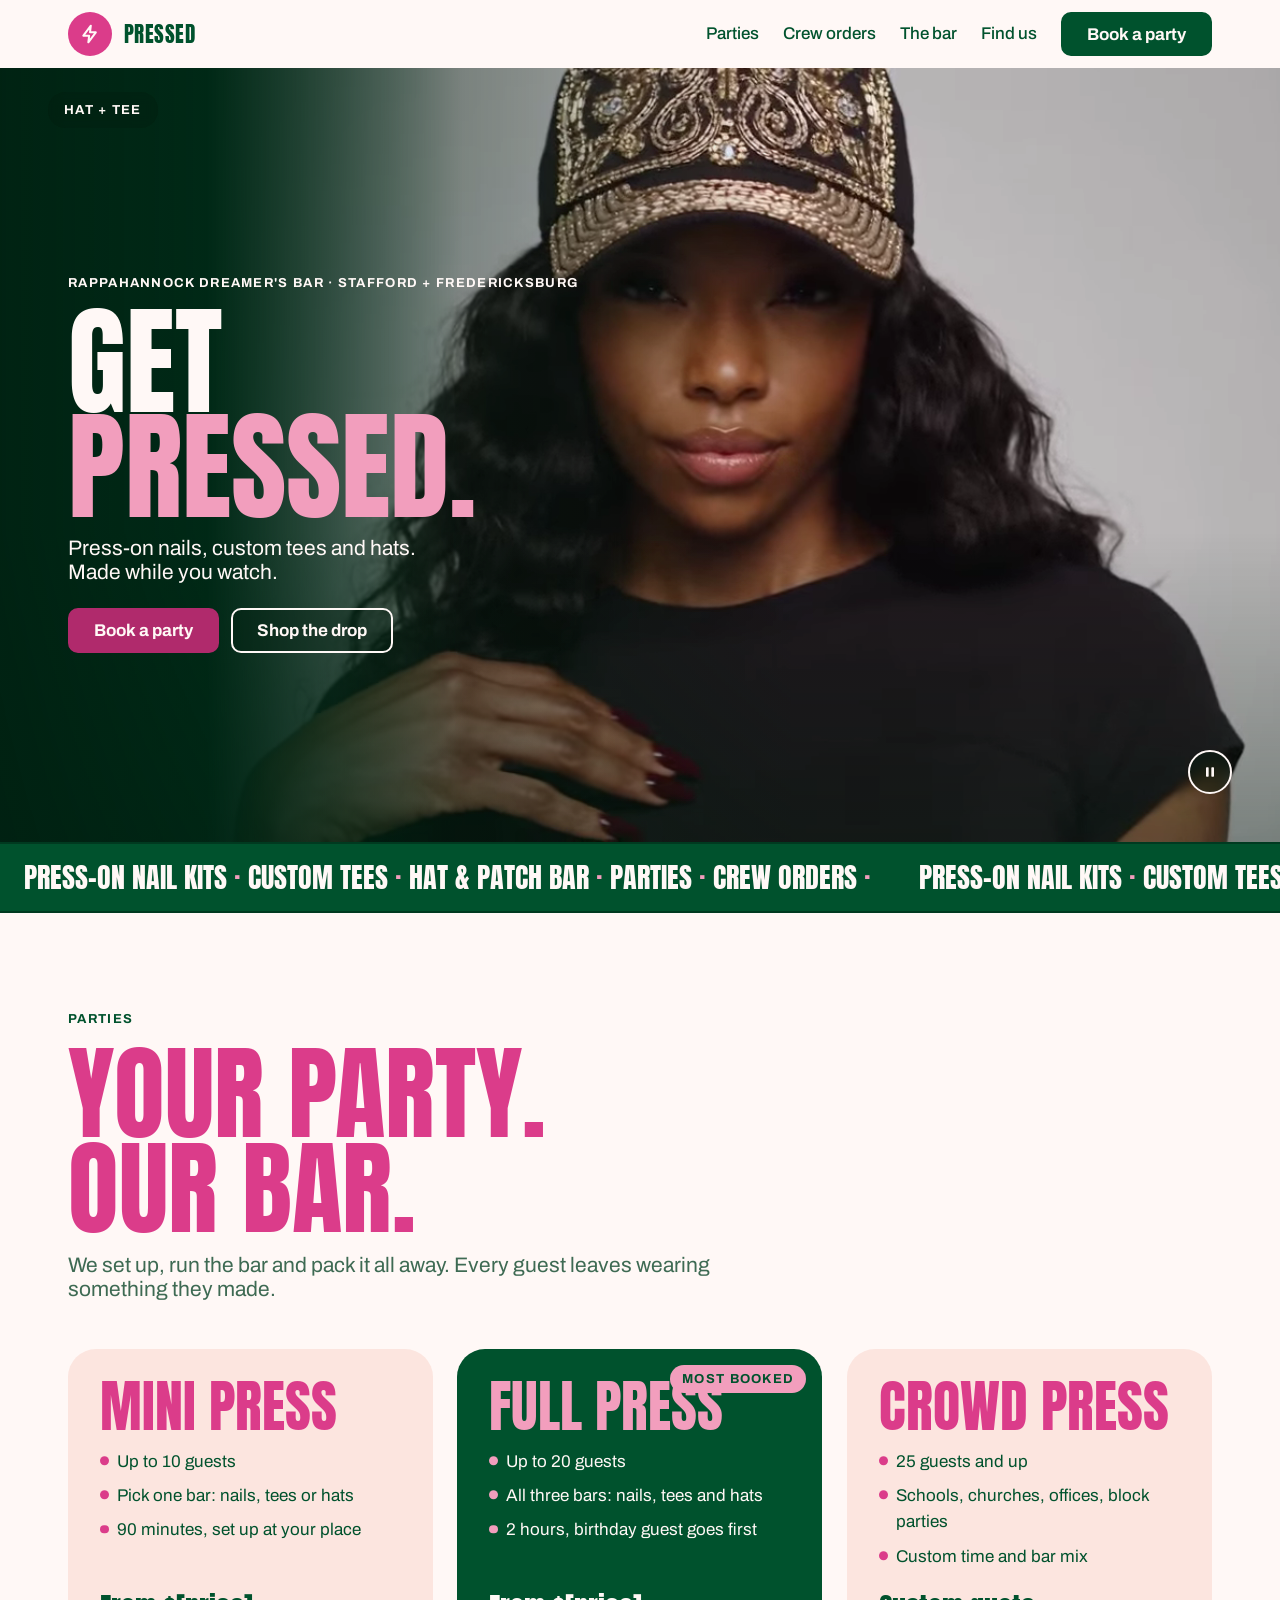
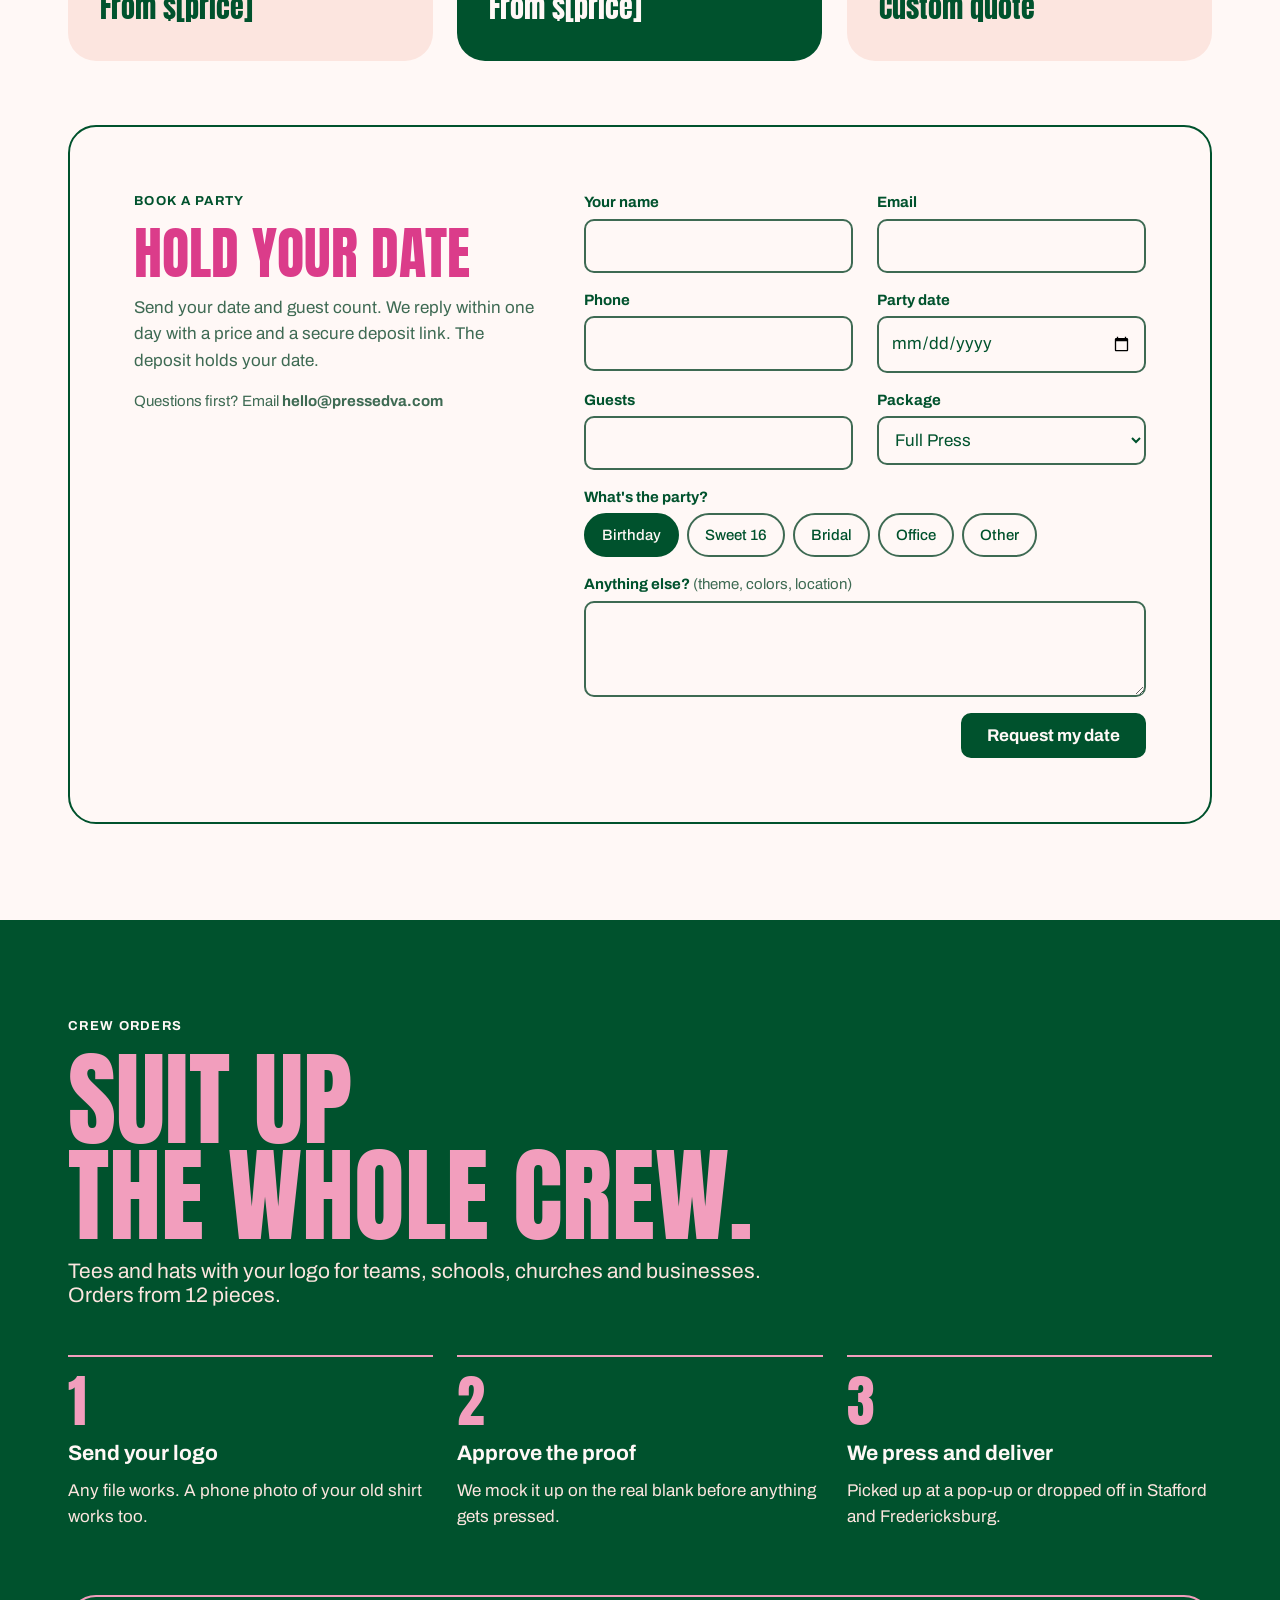
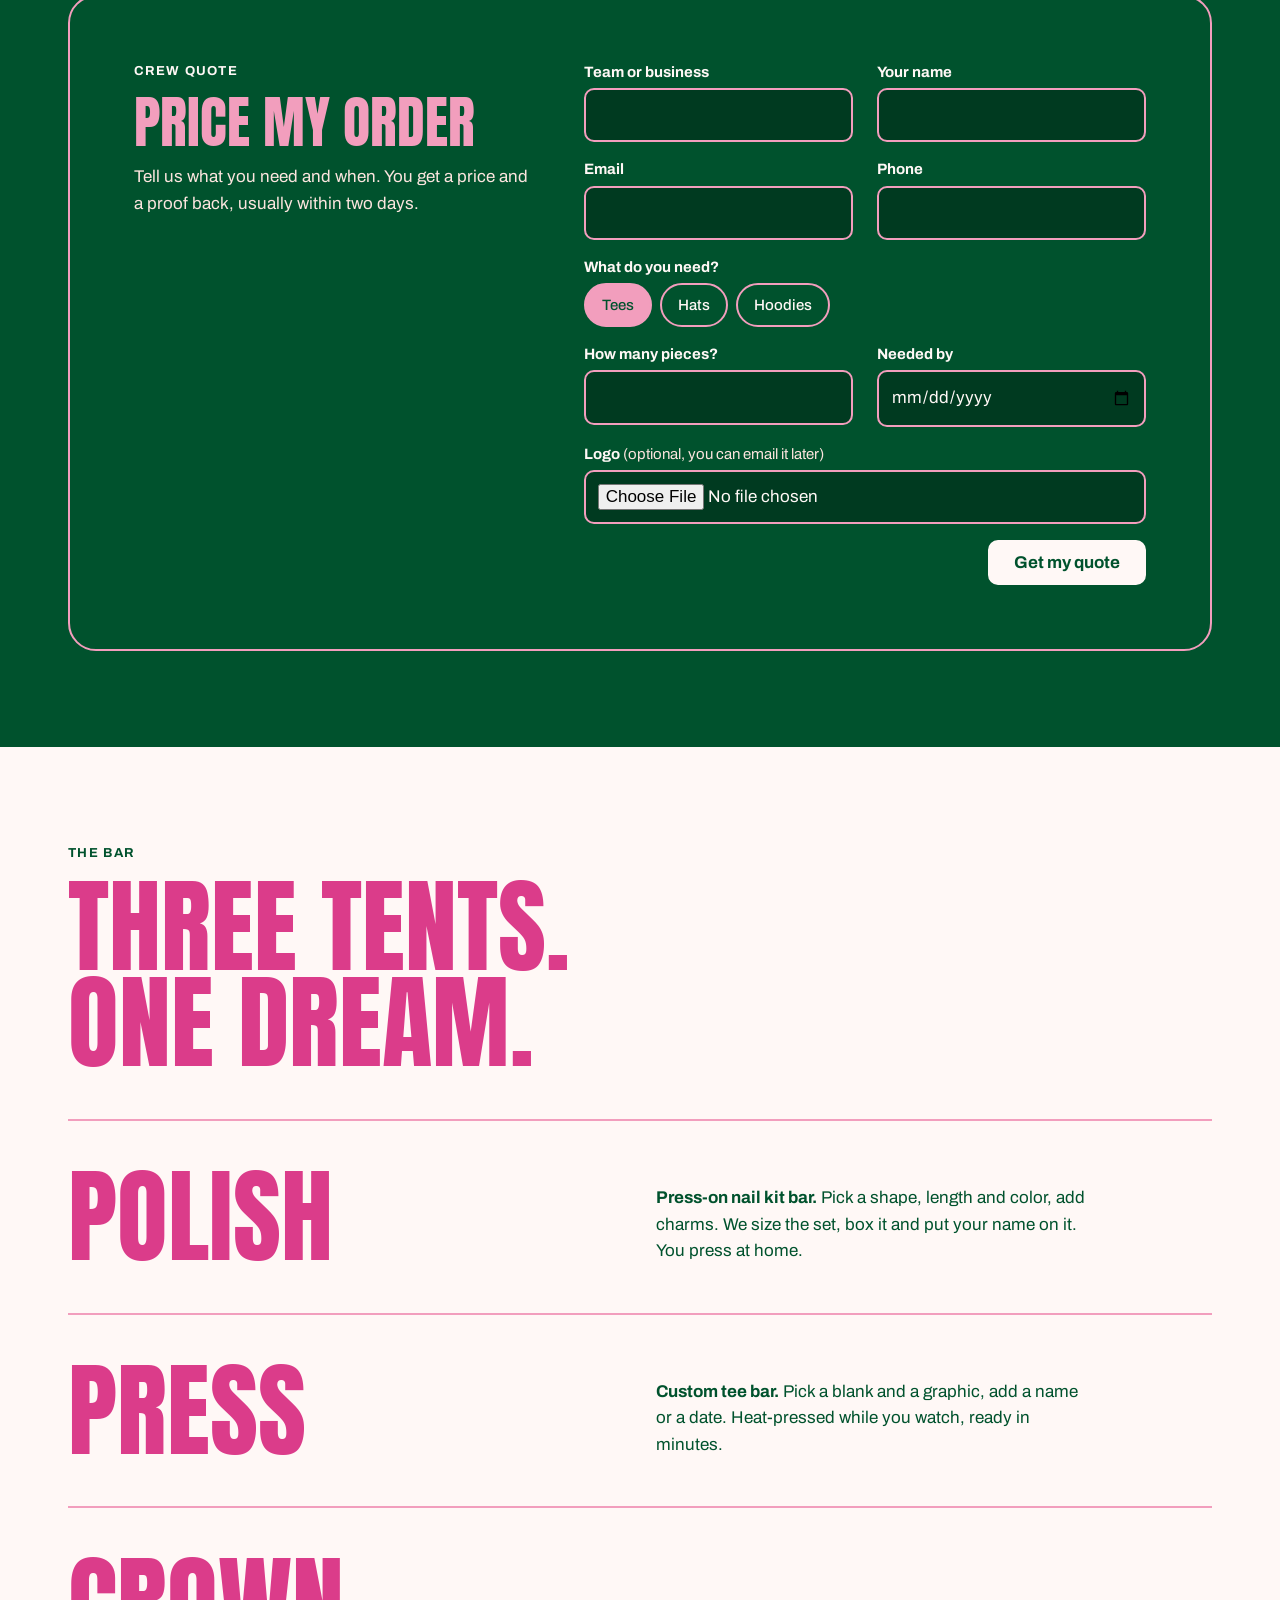
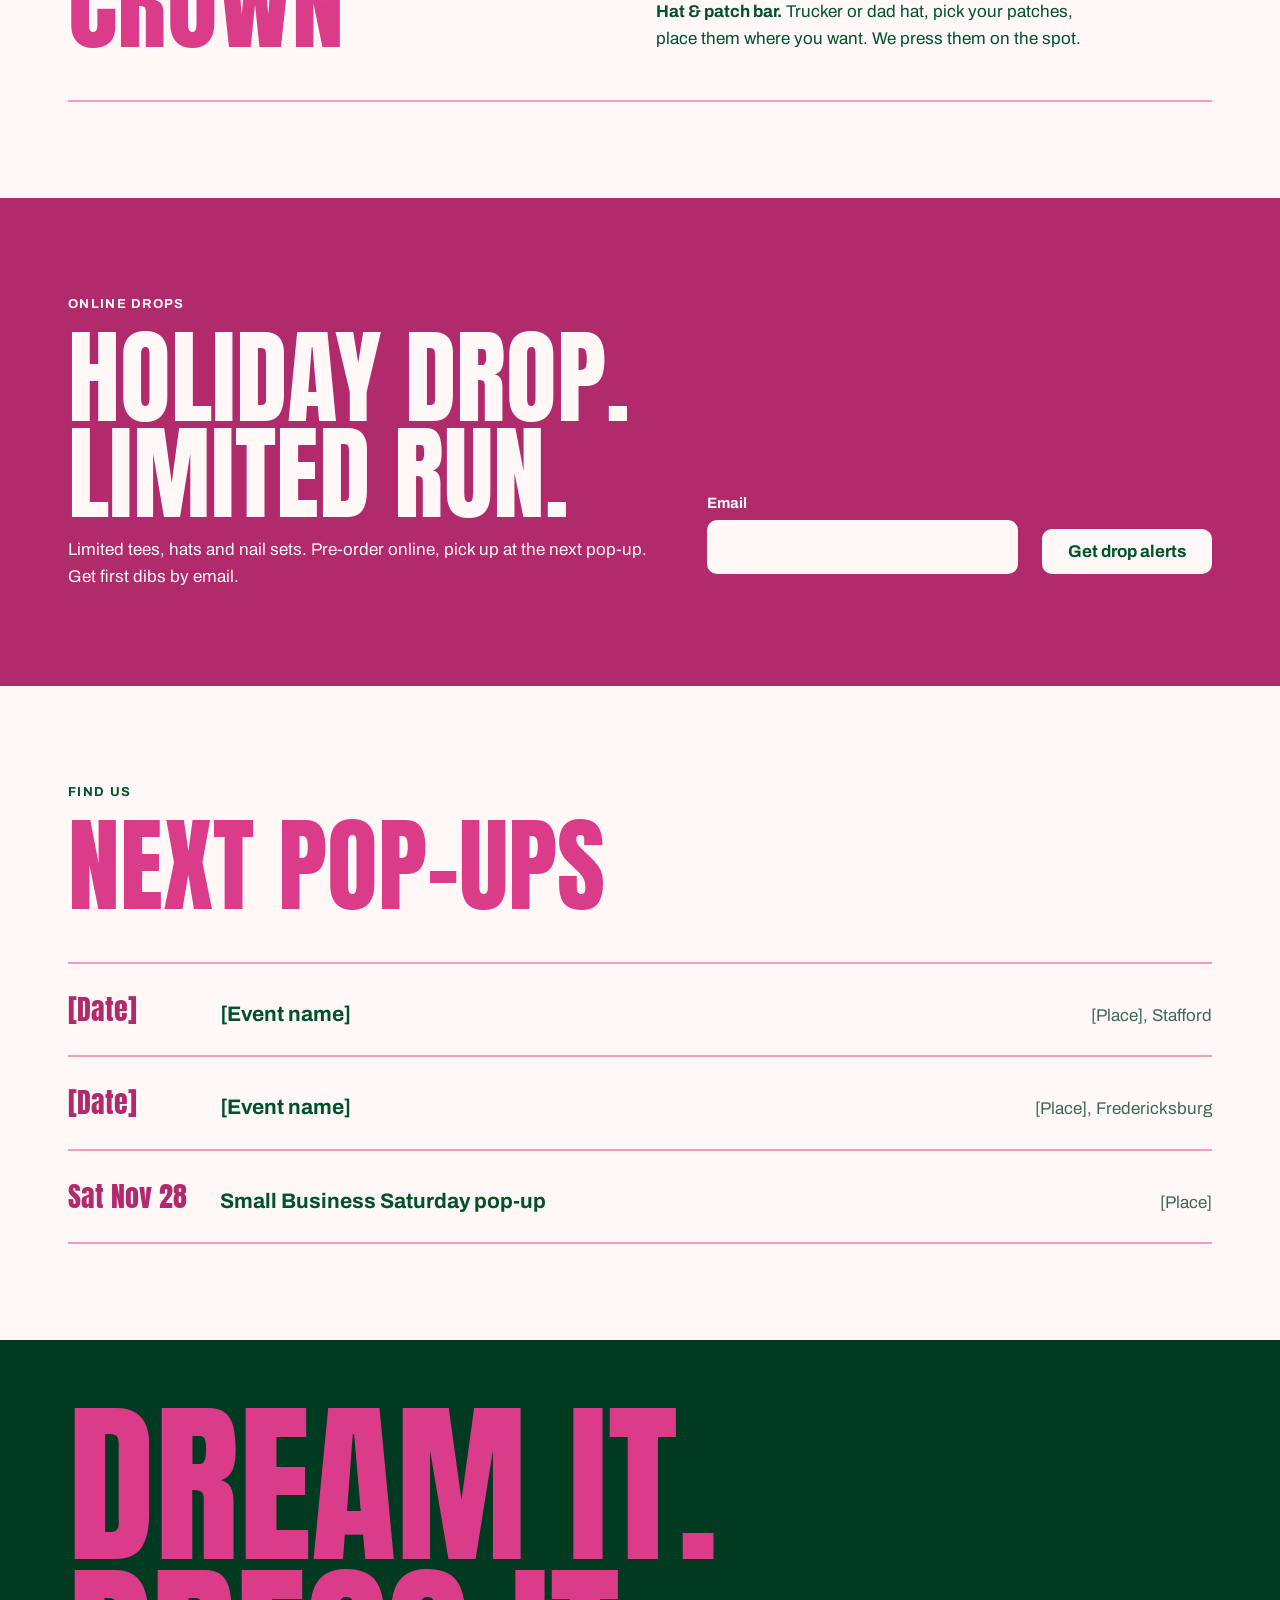
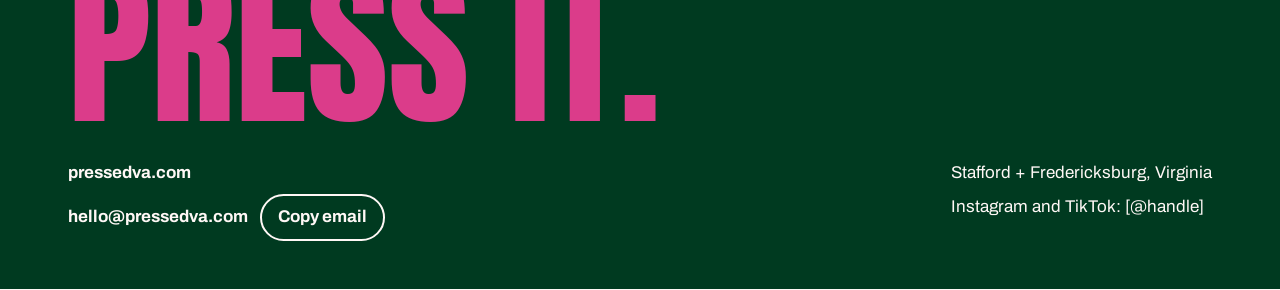
==== index.html @ 0b8ada0c "Add files via upload" ====
<!doctype html>
<html lang="en">
<head>
<meta charset="utf-8">
<meta name="viewport" content="width=device-width, initial-scale=1, viewport-fit=cover">
<title>PRESSED — Rappahannock Dreamer's Bar</title>
<meta name="description" content="Press-on nail kits, custom tees and hats made in front of you. Parties and crew orders in Stafford and Fredericksburg, VA.">
<link rel="preconnect" href="https://fonts.googleapis.com">
<link rel="preconnect" href="https://fonts.gstatic.com" crossorigin>
<link rel="stylesheet" href="https://fonts.googleapis.com/css2?family=Anton&family=Archivo:wght@400;500;700&display=swap">
<link rel="stylesheet" href="design/tokens.css">
<style>
*,*::before,*::after{box-sizing:border-box}
[hidden]{display:none!important}
html{scroll-behavior:smooth;-webkit-text-size-adjust:100%}
body{margin:0;background:var(--bg-base);color:var(--text-primary);font-family:var(--font-body);font-size:var(--text-base);line-height:var(--leading-body);overflow-x:hidden}
img,svg,canvas{display:block;max-width:100%}
a{color:inherit}
h1,h2,h3,p{margin:0}
.wrap{width:100%;max-width:var(--page-max);margin-inline:auto;padding-inline:var(--gutter)}
.eyebrow{font-size:var(--text-xs);font-weight:var(--weight-bold);letter-spacing:var(--tracking-caps);text-transform:uppercase}
.display{font-family:var(--font-display);font-weight:var(--weight-regular);text-transform:uppercase;line-height:var(--leading-display);letter-spacing:var(--tracking-display);text-wrap:balance}
.lede{font-size:var(--text-lg);line-height:var(--leading-tight);max-width:var(--content-max)}
.muted{color:var(--text-secondary)}

/* Buttons */
.btn{display:inline-flex;align-items:center;justify-content:center;gap:var(--space-2);min-height:var(--touch-min);padding:var(--space-3) var(--space-6);border-radius:var(--radius-sm);border:var(--border-width) solid var(--action);background:var(--action);color:var(--action-text);font:var(--weight-bold) var(--text-base)/1 var(--font-body);text-decoration:none;cursor:pointer;transition:transform var(--duration-fast) var(--ease-out),background var(--duration-base) var(--ease-out)}
.btn:hover{transform:translateY(-2px)}
.btn:active{transform:translateY(1px) scale(.98)}
.btn.ghost{background:transparent;color:var(--accent-text);border-color:var(--accent-text)}
.btn.pink{background:var(--berry);border-color:var(--berry);color:var(--chalk)}
.btn.light{background:var(--chalk);border-color:var(--chalk);color:var(--forest)}

/* Header */
.top{position:sticky;top:0;z-index:20;background:var(--bg-base);padding-top:env(safe-area-inset-top,0px)}
.top .wrap{display:flex;align-items:center;justify-content:space-between;gap:var(--space-4);min-height:4.25rem}
.mark{display:flex;align-items:center;gap:var(--space-3);text-decoration:none}
.bolt{width:var(--touch-min);height:var(--touch-min);border-radius:var(--radius-full);background:var(--accent);display:grid;place-items:center;color:var(--chalk);flex:none}
.mark b{font-family:var(--font-display);font-weight:var(--weight-regular);font-size:var(--text-lg);letter-spacing:.02em}
.nav{display:flex;align-items:center;gap:var(--space-6);font-weight:var(--weight-medium)}
.nav a{text-decoration:none;padding-block:var(--space-2)}
.nav a:not(.btn):hover{color:var(--accent-text);text-decoration:underline;text-underline-offset:.3em}
@media (max-width:760px){.nav a:not(.btn){display:none}}

/* Hero: looping video with captions */
.hero{position:relative;height:clamp(34rem,86svh,54rem);overflow:hidden;background:var(--bg-deep);color:var(--text-on-dark);isolation:isolate}
.hero video{position:absolute;inset:0;width:100%;height:100%;object-fit:cover;z-index:-2;background:var(--bg-deep)}
.hero::after{content:"";position:absolute;inset:0;z-index:-1;pointer-events:none;background:linear-gradient(to top,var(--scrim) 0%,var(--scrim-soft) 42%,transparent 68%)}
@media (min-width:1000px){.hero::after{background:linear-gradient(to right,var(--scrim) 0%,var(--scrim-soft) 38%,transparent 62%),linear-gradient(to top,var(--scrim-soft) 0%,transparent 40%)}.hero-copy{top:0;display:flex;align-items:center;padding-block:var(--space-16)}.hero video{left:auto;right:0;width:84%;-webkit-mask-image:linear-gradient(to right,transparent,black 24%);mask-image:linear-gradient(to right,transparent,black 24%)}}
.hero-copy{position:absolute;left:0;right:0;bottom:0;padding-bottom:var(--space-12)}
.hero-copy .wrap{display:flex;flex-direction:column;align-items:flex-start;gap:var(--space-4)}
.hero-copy .eyebrow{color:var(--chalk)}
@media (max-width:760px){.hide-sm{display:none}}
.hero h1{font-size:var(--text-hero-video);color:var(--chalk);line-height:.88}
.hero h1 em{font-style:normal;color:var(--bubble)}
.hero .sub{font-size:var(--text-lg);line-height:var(--leading-tight);max-width:30ch}
.hero .ctas{display:flex;flex-wrap:wrap;gap:var(--space-3);margin-top:var(--space-2)}
.btn.glass{background:var(--glass);border-color:var(--chalk);color:var(--chalk);backdrop-filter:blur(6px);-webkit-backdrop-filter:blur(6px)}
.scene-chip{position:absolute;top:var(--space-6);left:var(--gutter);font-size:var(--text-xs);font-weight:var(--weight-bold);letter-spacing:var(--tracking-caps);text-transform:uppercase;background:var(--glass);color:var(--chalk);padding:var(--space-2) var(--space-4);border-radius:var(--radius-full);backdrop-filter:blur(6px);-webkit-backdrop-filter:blur(6px);transition:opacity var(--duration-slow) var(--ease-out)}
.scene-chip.swap{opacity:0}
.vid-toggle{position:absolute;right:var(--gutter);bottom:var(--space-12);width:var(--touch-min);height:var(--touch-min);border-radius:var(--radius-full);border:var(--border-width) solid var(--chalk);background:var(--glass);color:var(--chalk);display:grid;place-items:center;cursor:pointer;backdrop-filter:blur(6px);-webkit-backdrop-filter:blur(6px)}
.js .rise{animation:rise .8s var(--ease-out) both;animation-delay:calc(var(--d,0) * 110ms)}
@keyframes rise{from{opacity:0;transform:translateY(1.25rem)}to{opacity:1;transform:none}}
@media (max-width:760px){.hero .ctas{width:100%}.hero .ctas .btn{flex:1 1 10rem}.vid-toggle{top:var(--space-6);bottom:auto}}

/* Marquee */
.marquee{background:var(--bg-dark);color:var(--text-on-dark);overflow:hidden;border-block:var(--border-width) solid var(--pine)}
.track{display:flex;width:max-content;animation:slide 26s linear infinite}
.track span{font-family:var(--font-display);text-transform:uppercase;font-size:var(--text-xl);padding:var(--space-3) var(--space-6);white-space:nowrap}
.track i{color:var(--bubble);font-style:normal}
@keyframes slide{to{transform:translateX(-50%)}}

/* Sections */
section.block{padding-block:var(--space-24)}
.head{display:flex;flex-direction:column;gap:var(--space-4);margin-bottom:var(--space-12)}
.head h2{font-size:var(--text-3xl);color:var(--accent)}
.echo{color:var(--bg-raised)}

/* Parties */
.packs{display:grid;grid-template-columns:repeat(3,minmax(0,1fr));gap:var(--space-6);margin-bottom:var(--space-16)}
@media (max-width:900px){.packs{grid-template-columns:minmax(0,1fr)}}
.pack{position:relative;display:flex;flex-direction:column;gap:var(--space-4);padding:var(--space-8);border-radius:var(--radius-lg);background:var(--bg-raised);transform-style:preserve-3d;transition:transform var(--duration-slow) var(--ease-out),box-shadow var(--duration-slow) var(--ease-out);will-change:transform}
.pack:hover{box-shadow:var(--shadow-raised)}
.pack.star{background:var(--bg-dark);color:var(--text-on-dark)}
.pack h3{font-size:var(--text-2xl);color:var(--accent)}
.pack.star h3{color:var(--bubble)}
.pack ul{margin:0;padding:0;list-style:none;display:flex;flex-direction:column;gap:var(--space-2)}
.pack li{display:flex;gap:var(--space-2);align-items:baseline}
.pack li::before{content:"";flex:none;width:.5em;height:.5em;border-radius:var(--radius-full);background:var(--accent);transform:translateY(-.1em)}
.pack.star li::before{background:var(--bubble)}
.price{font-family:var(--font-display);font-size:var(--text-xl);margin-top:auto}
.flag{position:absolute;top:var(--space-4);right:var(--space-4);font-size:var(--text-xs);font-weight:var(--weight-bold);letter-spacing:var(--tracking-caps);text-transform:uppercase;background:var(--bubble);color:var(--forest);padding:var(--space-1) var(--space-3);border-radius:var(--radius-full)}

/* Forms */
.formcard{display:grid;grid-template-columns:minmax(0,1fr) minmax(0,1.4fr);gap:var(--space-12);padding:clamp(1.5rem,5vw,4rem);border-radius:var(--radius-lg);border:var(--border-width) solid var(--border-strong)}
@media (max-width:900px){.formcard{grid-template-columns:minmax(0,1fr);gap:var(--space-8)}}
.formcard h3{font-size:var(--text-2xl);color:var(--accent)}
form{display:grid;grid-template-columns:repeat(2,minmax(0,1fr));gap:var(--space-4) var(--space-6)}
@media (max-width:560px){form{grid-template-columns:minmax(0,1fr)}}
.field{display:flex;flex-direction:column;gap:var(--space-1)}
.field.full{grid-column:1/-1}
label,.legend{font-size:var(--text-sm);font-weight:var(--weight-bold)}
input,select,textarea{font:inherit;font-size:var(--text-base);color:var(--text-primary);background:var(--bg-base);border:var(--border-width) solid var(--moss);border-radius:var(--radius-sm);padding:var(--space-3);min-height:var(--touch-min);width:100%}
textarea{min-height:6rem;resize:vertical}
input:focus-visible,select:focus-visible,textarea:focus-visible{border-color:var(--berry)}
.checks{display:flex;flex-wrap:wrap;gap:var(--space-2)}
.chip{position:relative}
.chip input{position:absolute;opacity:0;width:1px;height:1px}
.chip span{display:inline-flex;align-items:center;min-height:var(--touch-min);padding:var(--space-2) var(--space-4);border-radius:var(--radius-full);border:var(--border-width) solid var(--moss);font-weight:var(--weight-medium);cursor:pointer;user-select:none}
.chip input:checked+span{background:var(--forest);border-color:var(--forest);color:var(--chalk)}
.chip input:focus-visible+span{outline:3px solid var(--berry);outline-offset:3px}
.err{color:var(--danger);font-size:var(--text-sm);font-weight:var(--weight-medium)}
.form-foot{grid-column:1/-1;display:flex;flex-wrap:wrap;gap:var(--space-4);align-items:center;justify-content:space-between}
.small{font-size:var(--text-sm)}
.done{display:flex;flex-direction:column;gap:var(--space-4);padding:var(--space-8);border-radius:var(--radius-md);background:var(--bg-raised)}
.done h4{margin:0;font-family:var(--font-display);font-weight:var(--weight-regular);text-transform:uppercase;font-size:var(--text-xl);color:var(--accent-text)}
.copyrow{display:flex;flex-wrap:wrap;gap:var(--space-3);align-items:center}
.addr{font-weight:var(--weight-bold);user-select:all}

/* Crew */
.crew{background:var(--bg-dark);color:var(--text-on-dark)}
.crew .head h2{color:var(--bubble)}
.steps{display:grid;grid-template-columns:repeat(3,minmax(0,1fr));gap:var(--space-6);margin:0 0 var(--space-16);padding:0;list-style:none;counter-reset:s}
@media (max-width:760px){.steps{grid-template-columns:minmax(0,1fr)}}
.steps li{counter-increment:s;display:flex;flex-direction:column;gap:var(--space-2);padding-top:var(--space-4);border-top:var(--border-width) solid var(--bubble)}
.steps li::before{content:counter(s);font-family:var(--font-display);font-size:var(--text-2xl);line-height:1;color:var(--bubble)}
.steps b{font-size:var(--text-lg)}
.crew .formcard{border-color:var(--bubble)}
.crew .formcard h3{color:var(--bubble)}
.crew input,.crew select,.crew textarea{background:var(--pine);color:var(--chalk);border-color:var(--bubble)}
.crew .chip span{border-color:var(--bubble)}
.crew .chip input:checked+span{background:var(--bubble);border-color:var(--bubble);color:var(--forest)}
.crew .done{background:var(--pine)}
.crew .done h4{color:var(--bubble)}
.crew .err{color:var(--bubble)}
.crew .muted{color:var(--blush)}

/* Bars */
.bars{display:flex;flex-direction:column}
.barrow{display:grid;grid-template-columns:minmax(0,1fr) minmax(0,1fr);gap:var(--space-8);align-items:end;padding-block:var(--space-12);border-top:var(--border-width) solid var(--border-default)}
.barrow:last-child{border-bottom:var(--border-width) solid var(--border-default)}
.barrow .display{font-size:var(--text-3xl);color:var(--accent)}
.barrow p{max-width:44ch}
@media (max-width:760px){.barrow{grid-template-columns:minmax(0,1fr);gap:var(--space-4)}}

/* Drop */
.drop{background:var(--berry);color:var(--chalk)}
.drop .wrap{display:grid;grid-template-columns:minmax(0,1.2fr) minmax(0,1fr);gap:var(--space-8);align-items:end}
.drop h2{font-size:var(--text-3xl)}
.drop form{grid-template-columns:minmax(0,1fr) auto;align-items:end}
.drop input{border-color:var(--chalk)}
.drop .done{background:var(--chalk);color:var(--forest)}
@media (max-width:760px){.drop .wrap{grid-template-columns:minmax(0,1fr)}.drop form{grid-template-columns:minmax(0,1fr)}}

/* Find */
.dates{margin:0;padding:0;list-style:none;display:flex;flex-direction:column}
.dates li{display:grid;grid-template-columns:8rem minmax(0,1fr) auto;gap:var(--space-6);align-items:baseline;padding-block:var(--space-6);border-top:var(--border-width) solid var(--border-default)}
.dates li:last-child{border-bottom:var(--border-width) solid var(--border-default)}
.dates .d{font-family:var(--font-display);font-size:var(--text-xl);color:var(--accent-text);font-variant-numeric:tabular-nums}
.dates .w{font-weight:var(--weight-bold);font-size:var(--text-lg)}
@media (max-width:560px){.dates li{grid-template-columns:minmax(0,1fr);gap:var(--space-1)}}

/* Footer */
footer{background:var(--bg-deep);color:var(--text-on-dark);padding-block:var(--space-16) calc(var(--space-12) + env(safe-area-inset-bottom,0px))}
footer .big{font-size:var(--text-footer);color:var(--accent);line-height:var(--leading-display)}
footer .cols{display:flex;flex-wrap:wrap;gap:var(--space-8);justify-content:space-between;margin-top:var(--space-8)}
footer a{text-decoration:none}
footer a:hover{text-decoration:underline}
.copybtn{min-height:var(--touch-min);padding:var(--space-2) var(--space-4);border-radius:var(--radius-full);border:var(--border-width) solid currentColor;background:transparent;color:inherit;font:inherit;font-weight:var(--weight-bold);cursor:pointer}
.sr{position:absolute;width:1px;height:1px;overflow:hidden;clip:rect(0 0 0 0);white-space:nowrap}
.reveal{transition:opacity var(--duration-slow) var(--ease-out),transform var(--duration-slow) var(--ease-out)}
.js .reveal.pre{opacity:.001;transform:translateY(1.5rem)}
@media (prefers-reduced-motion:reduce){.track{animation:none}.js .reveal.pre{opacity:1;transform:none}}
</style>
</head>
<body>

<header class="top">
  <div class="wrap">
    <a class="mark" href="#top" aria-label="PRESSED home">
      <span class="bolt" aria-hidden="true"><svg width="20" height="20" viewBox="0 0 24 24" fill="none" stroke="currentColor" stroke-width="2.4" stroke-linejoin="round"><path d="M13 2 4 14h7l-1 8 9-12h-7l1-8z"/></svg></span>
      <b>PRESSED</b>
    </a>
    <nav class="nav" aria-label="Main">
      <a href="#parties">Parties</a>
      <a href="#crew">Crew orders</a>
      <a href="#bars">The bar</a>
      <a href="#find">Find us</a>
      <a class="btn" href="#book">Book a party</a>
    </nav>
  </div>
</header>

<main id="top">
  <section class="hero" aria-labelledby="hero-title">
    <video id="heroVideo" muted loop playsinline preload="metadata" poster="media/hero-wide.jpg" aria-hidden="true" tabindex="-1"></video>
    <span class="scene-chip" id="sceneChip" aria-hidden="true">Press-on nails</span>
    <button class="vid-toggle" id="vidToggle" type="button" aria-label="Pause video">
      <svg id="icoPause" width="16" height="16" viewBox="0 0 24 24" fill="currentColor" aria-hidden="true"><rect x="6" y="5" width="4" height="14" rx="1"/><rect x="14" y="5" width="4" height="14" rx="1"/></svg>
      <svg id="icoPlay" width="16" height="16" viewBox="0 0 24 24" fill="currentColor" aria-hidden="true" hidden><path d="M7 4.5v15l13-7.5z"/></svg>
    </button>
    <div class="hero-copy">
      <div class="wrap">
        <p class="eyebrow rise" style="--d:0"><span class="hide-sm">Rappahannock Dreamer's Bar · </span>Stafford + Fredericksburg</p>
        <h1 class="display rise" id="hero-title" style="--d:1">Get<br><em>pressed.</em></h1>
        <p class="sub rise" style="--d:2">Press-on nails, custom tees and hats. Made while you watch.</p>
        <div class="ctas rise" style="--d:3">
          <a class="btn pink" href="#book">Book a party</a>
          <a class="btn glass" href="#drop">Shop the drop</a>
        </div>
      </div>
    </div>
  </section>

  <div class="marquee" aria-hidden="true">
    <div class="track">
      <span>Press-on nail kits <i>·</i> Custom tees <i>·</i> Hat &amp; patch bar <i>·</i> Parties <i>·</i> Crew orders <i>·</i></span>
      <span>Press-on nail kits <i>·</i> Custom tees <i>·</i> Hat &amp; patch bar <i>·</i> Parties <i>·</i> Crew orders <i>·</i></span>
    </div>
  </div>

  <section class="block" id="parties" aria-labelledby="parties-title">
    <div class="wrap">
      <div class="head reveal">
        <p class="eyebrow">Parties</p>
        <h2 class="display" id="parties-title">Your party.<br>Our bar.</h2>
        <p class="lede muted">We set up, run the bar and pack it all away. Every guest leaves wearing something they made.</p>
      </div>

      <div class="packs">
        <article class="pack reveal" data-tilt>
          <h3 class="display">Mini Press</h3>
          <ul>
            <li>Up to 10 guests</li>
            <li>Pick one bar: nails, tees or hats</li>
            <li>90 minutes, set up at your place</li>
          </ul>
          <p class="price">From $[price]</p>
        </article>
        <article class="pack star reveal" data-tilt>
          <span class="flag">Most booked</span>
          <h3 class="display">Full Press</h3>
          <ul>
            <li>Up to 20 guests</li>
            <li>All three bars: nails, tees and hats</li>
            <li>2 hours, birthday guest goes first</li>
          </ul>
          <p class="price">From $[price]</p>
        </article>
        <article class="pack reveal" data-tilt>
          <h3 class="display">Crowd Press</h3>
          <ul>
            <li>25 guests and up</li>
            <li>Schools, churches, offices, block parties</li>
            <li>Custom time and bar mix</li>
          </ul>
          <p class="price">Custom quote</p>
        </article>
      </div>

      <div class="formcard reveal" id="book">
        <div style="display:flex;flex-direction:column;gap:var(--space-4)">
          <p class="eyebrow">Book a party</p>
          <h3 class="display">Hold your date</h3>
          <p class="muted">Send your date and guest count. We reply within one day with a price and a secure deposit link. The deposit holds your date.</p>
          <p class="small muted">Questions first? Email <span class="addr">hello@pressedva.com</span></p>
        </div>
        <div>
          <form id="partyForm" novalidate data-kind="Party booking">
            <div class="field"><label for="p-name">Your name</label><input id="p-name" name="name" autocomplete="name" required></div>
            <div class="field"><label for="p-email">Email</label><input id="p-email" name="email" type="email" autocomplete="email" required></div>
            <div class="field"><label for="p-phone">Phone</label><input id="p-phone" name="phone" type="tel" autocomplete="tel"></div>
            <div class="field"><label for="p-date">Party date</label><input id="p-date" name="date" type="date" required></div>
            <div class="field"><label for="p-guests">Guests</label><input id="p-guests" name="guests" type="number" min="1" inputmode="numeric" required></div>
            <div class="field"><label for="p-pack">Package</label>
              <select id="p-pack" name="package"><option>Full Press</option><option>Mini Press</option><option>Crowd Press</option><option>Not sure yet</option></select></div>
            <div class="field full"><span class="legend" id="p-kind-l">What's the party?</span>
              <div class="checks" role="group" aria-labelledby="p-kind-l">
                <label class="chip"><input type="radio" name="occasion" value="Birthday" checked><span>Birthday</span></label>
                <label class="chip"><input type="radio" name="occasion" value="Sweet 16"><span>Sweet 16</span></label>
                <label class="chip"><input type="radio" name="occasion" value="Bridal"><span>Bridal</span></label>
                <label class="chip"><input type="radio" name="occasion" value="Office"><span>Office</span></label>
                <label class="chip"><input type="radio" name="occasion" value="Other"><span>Other</span></label>
              </div></div>
            <div class="field full"><label for="p-notes">Anything else? <span class="muted" style="font-weight:var(--weight-regular)">(theme, colors, location)</span></label><textarea id="p-notes" name="notes"></textarea></div>
            <div class="form-foot"><p class="err" id="partyForm-err" role="alert"></p><button class="btn" type="submit">Request my date</button></div>
          </form>
          <div class="done" id="partyForm-done" hidden tabindex="-1">
            <h4>Date requested</h4>
            <p data-summary></p>
            <p class="small">We reply from <span class="addr">hello@pressedva.com</span> within one day with your price and deposit link.</p>
          </div>
        </div>
      </div>
    </div>
  </section>

  <section class="block crew" id="crew" aria-labelledby="crew-title">
    <div class="wrap">
      <div class="head reveal">
        <p class="eyebrow">Crew orders</p>
        <h2 class="display" id="crew-title">Suit up<br>the whole crew.</h2>
        <p class="lede muted">Tees and hats with your logo for teams, schools, churches and businesses. Orders from 12 pieces.</p>
      </div>
      <ol class="steps reveal">
        <li><b>Send your logo</b><span class="muted">Any file works. A phone photo of your old shirt works too.</span></li>
        <li><b>Approve the proof</b><span class="muted">We mock it up on the real blank before anything gets pressed.</span></li>
        <li><b>We press and deliver</b><span class="muted">Picked up at a pop-up or dropped off in Stafford and Fredericksburg.</span></li>
      </ol>
      <div class="formcard reveal" id="quote">
        <div style="display:flex;flex-direction:column;gap:var(--space-4)">
          <p class="eyebrow">Crew quote</p>
          <h3 class="display">Price my order</h3>
          <p class="muted">Tell us what you need and when. You get a price and a proof back, usually within two days.</p>
        </div>
        <div>
          <form id="crewForm" novalidate data-kind="Crew quote">
            <div class="field"><label for="c-org">Team or business</label><input id="c-org" name="organization" autocomplete="organization" required></div>
            <div class="field"><label for="c-name">Your name</label><input id="c-name" name="name" autocomplete="name" required></div>
            <div class="field"><label for="c-email">Email</label><input id="c-email" name="email" type="email" autocomplete="email" required></div>
            <div class="field"><label for="c-phone">Phone</label><input id="c-phone" name="phone" type="tel" autocomplete="tel"></div>
            <div class="field full"><span class="legend" id="c-items-l">What do you need?</span>
              <div class="checks" role="group" aria-labelledby="c-items-l">
                <label class="chip"><input type="checkbox" name="items" value="Tees" checked><span>Tees</span></label>
                <label class="chip"><input type="checkbox" name="items" value="Hats"><span>Hats</span></label>
                <label class="chip"><input type="checkbox" name="items" value="Hoodies"><span>Hoodies</span></label>
              </div></div>
            <div class="field"><label for="c-qty">How many pieces?</label><input id="c-qty" name="quantity" type="number" min="12" inputmode="numeric" required></div>
            <div class="field"><label for="c-date">Needed by</label><input id="c-date" name="needed_by" type="date"></div>
            <div class="field full"><label for="c-logo">Logo <span class="muted" style="font-weight:var(--weight-regular)">(optional, you can email it later)</span></label><input id="c-logo" name="logo" type="file" accept="image/*,.pdf,.ai,.svg"></div>
            <div class="form-foot"><p class="err" id="crewForm-err" role="alert"></p><button class="btn light" type="submit">Get my quote</button></div>
          </form>
          <div class="done" id="crewForm-done" hidden tabindex="-1">
            <h4>Quote requested</h4>
            <p data-summary></p>
            <p class="small">We reply from <span class="addr">hello@pressedva.com</span> with a price and a proof.</p>
          </div>
        </div>
      </div>
    </div>
  </section>

  <section class="block" id="bars" aria-labelledby="bars-title">
    <div class="wrap">
      <div class="head reveal">
        <p class="eyebrow">The bar</p>
        <h2 class="display" id="bars-title">Three tents.<br>One dream.</h2>
      </div>
      <div class="bars">
        <div class="barrow reveal"><h3 class="display">Polish</h3><p><b>Press-on nail kit bar.</b> Pick a shape, length and color, add charms. We size the set, box it and put your name on it. You press at home.</p></div>
        <div class="barrow reveal"><h3 class="display">Press</h3><p><b>Custom tee bar.</b> Pick a blank and a graphic, add a name or a date. Heat-pressed while you watch, ready in minutes.</p></div>
        <div class="barrow reveal"><h3 class="display">Crown</h3><p><b>Hat &amp; patch bar.</b> Trucker or dad hat, pick your patches, place them where you want. We press them on the spot.</p></div>
      </div>
    </div>
  </section>

  <section class="block drop" id="drop" aria-labelledby="drop-title">
    <div class="wrap">
      <div style="display:flex;flex-direction:column;gap:var(--space-4)">
        <p class="eyebrow">Online drops</p>
        <h2 class="display" id="drop-title">Holiday drop.<br>Limited run.</h2>
        <p>Limited tees, hats and nail sets. Pre-order online, pick up at the next pop-up. Get first dibs by email.</p>
      </div>
      <div>
        <form id="dropForm" novalidate data-kind="Drop list">
          <div class="field"><label for="d-email">Email</label><input id="d-email" name="email" type="email" autocomplete="email" required></div>
          <button class="btn light" type="submit">Get drop alerts</button>
          <p class="err" id="dropForm-err" role="alert" style="grid-column:1/-1"></p>
        </form>
        <div class="done" id="dropForm-done" hidden tabindex="-1"><h4>You're on the list</h4><p data-summary></p></div>
      </div>
    </div>
  </section>

  <section class="block" id="find" aria-labelledby="find-title">
    <div class="wrap">
      <div class="head reveal">
        <p class="eyebrow">Find us</p>
        <h2 class="display" id="find-title">Next pop-ups</h2>
      </div>
      <ul class="dates reveal">
        <li><span class="d">[Date]</span><span class="w">[Event name]</span><span class="muted">[Place], Stafford</span></li>
        <li><span class="d">[Date]</span><span class="w">[Event name]</span><span class="muted">[Place], Fredericksburg</span></li>
        <li><span class="d">Sat Nov 28</span><span class="w">Small Business Saturday pop-up</span><span class="muted">[Place]</span></li>
      </ul>
    </div>
  </section>
</main>

<footer>
  <div class="wrap">
    <p class="big display" aria-hidden="true">Dream it. Press it.</p>
    <div class="cols">
      <div style="display:flex;flex-direction:column;gap:var(--space-2)">
        <b>pressedva.com</b>
        <div class="copyrow"><span class="addr" id="mail">hello@pressedva.com</span><button class="copybtn" type="button" id="copyMail">Copy email</button></div>
      </div>
      <div style="display:flex;flex-direction:column;gap:var(--space-2)">
        <span>Stafford + Fredericksburg, Virginia</span>
        <span>Instagram and TikTok: [@handle]</span>
      </div>
    </div>
  </div>
</footer>
<p class="sr" id="live" aria-live="polite"></p>

<script>
/* Where form requests go once the site is live. Leave empty in the preview. */
var FORM_ENDPOINT = "";

document.documentElement.classList.add('js');
var reduce = window.matchMedia('(prefers-reduced-motion: reduce)').matches;
var live = document.getElementById('live');
function tok(name){ return getComputedStyle(document.documentElement).getPropertyValue(name).trim(); }

/* ---------- Reveal on scroll (content visible by default) ---------- */
(function(){
  var els = [].slice.call(document.querySelectorAll('.reveal'));
  if (reduce || !('IntersectionObserver' in window)) return;
  var vh = window.innerHeight;
  els.forEach(function(el){ if (el.getBoundingClientRect().top > vh * 0.9) el.classList.add('pre'); });
  var io = new IntersectionObserver(function(ents){
    ents.forEach(function(e){ if (e.isIntersecting){ e.target.classList.remove('pre'); io.unobserve(e.target); } });
  }, { rootMargin: '0px 0px -8% 0px' });
  els.forEach(function(el){ io.observe(el); });
  setTimeout(function(){ els.forEach(function(el){ el.classList.remove('pre'); }); }, 4000);
})();

/* ---------- Package card 3D tilt ---------- */
(function(){
  if (reduce || !window.matchMedia('(hover: hover)').matches) return;
  document.querySelectorAll('[data-tilt]').forEach(function(card){
    card.addEventListener('pointermove', function(e){
      var r = card.getBoundingClientRect();
      var x = (e.clientX - r.left) / r.width - 0.5, y = (e.clientY - r.top) / r.height - 0.5;
      card.style.transform = 'perspective(900px) rotateX(' + (-y * 8) + 'deg) rotateY(' + (x * 10) + 'deg) translateY(-4px)';
    });
    card.addEventListener('pointerleave', function(){ card.style.transform = ''; });
  });
})();

/* ---------- Forms ---------- */
(function(){
  function summarize(form){
    var fd = new FormData(form), parts = [];
    var byKey = {};
    fd.forEach(function(v, k){ if (v instanceof File) { if (v.name) byKey[k] = v.name; return; } if (!v) return; byKey[k] = byKey[k] ? byKey[k] + ', ' + v : v; });
    Object.keys(byKey).forEach(function(k){ parts.push(k.replace(/_/g, ' ') + ': ' + byKey[k]); });
    return { data: byKey, text: parts.join(' · ') };
  }
  function check(form){
    var bad = [];
    [].slice.call(form.querySelectorAll('[required]')).forEach(function(inp){
      inp.removeAttribute('aria-invalid');
      if (!inp.checkValidity()) { inp.setAttribute('aria-invalid', 'true'); bad.push(inp); }
    });
    if (form.id === 'crewForm' && !form.querySelector('input[name="items"]:checked')) bad.push(form.querySelector('input[name="items"]'));
    return bad;
  }
  function labelFor(inp){
    var l = document.querySelector('label[for="' + inp.id + '"]');
    if (l) return l.firstChild.textContent.trim();
    return 'What do you need?';
  }
  ['partyForm', 'crewForm', 'dropForm'].forEach(function(id){
    var form = document.getElementById(id);
    var err = document.getElementById(id + '-err');
    var done = document.getElementById(id + '-done');
    form.addEventListener('submit', function(e){
      e.preventDefault();
      var bad = check(form);
      if (bad.length) {
        var first = bad[0];
        var msg = first.type === 'email' && first.value ? 'Check the email address. It needs an @ and a domain, like name@gmail.com.'
          : first.name === 'quantity' && first.value ? 'Crew orders start at 12 pieces. Enter 12 or more.'
          : 'Fill in ' + bad.map(labelFor).join(', ') + ' to continue.';
        err.textContent = msg; first.focus(); return;
      }
      err.textContent = '';
      var s = summarize(form);
      var finish = function(){
        form.hidden = true; done.hidden = false;
        done.querySelector('[data-summary]').textContent = s.text;
        done.focus(); live.textContent = form.getAttribute('data-kind') + ' sent.';
      };
      if (FORM_ENDPOINT) {
        var btn = form.querySelector('button[type="submit"]'); var label = btn.textContent;
        btn.disabled = true; btn.textContent = 'Sending…';
        var payload = new FormData(form); payload.append('_subject', form.getAttribute('data-kind') + ' from pressedva.com');
        fetch(FORM_ENDPOINT, { method: 'POST', body: payload, headers: { 'Accept': 'application/json' } })
          .then(function(r){ if (!r.ok) throw new Error(r.status); finish(); })
          .catch(function(){ btn.disabled = false; btn.textContent = label; err.textContent = "That didn't send. Check your connection and try again, or email hello@pressedva.com."; });
      } else { finish(); }
    });
  });
})();

/* ---------- Copy email ---------- */
document.getElementById('copyMail').addEventListener('click', function(){
  var btn = this, addr = document.getElementById('mail');
  var ok = function(){ btn.textContent = 'Copied'; setTimeout(function(){ btn.textContent = 'Copy email'; }, 1800); };
  try {
    navigator.clipboard.writeText(addr.textContent).then(ok, function(){ selectIt(); });
  } catch (e) { selectIt(); }
  function selectIt(){ var r = document.createRange(); r.selectNodeContents(addr); var s = getSelection(); s.removeAllRanges(); s.addRange(r); btn.textContent = 'Selected: copy it'; }
});

/* ---------- Hero video ---------- */
(function(){
  var v = document.getElementById('heroVideo'), btn = document.getElementById('vidToggle');
  var chip = document.getElementById('sceneChip');
  var icoPause = document.getElementById('icoPause'), icoPlay = document.getElementById('icoPlay');
  var tall = window.matchMedia('(max-aspect-ratio: 4/5) and (max-width: 600px)');
  var userPaused = reduce;
  function load(){
    var k = tall.matches ? 'tall' : 'wide';
    v.poster = 'media/hero-' + k + '.jpg';
    v.innerHTML = '<source src="media/hero-' + k + '.mp4" type="video/mp4"><source src="media/hero-' + k + '.webm" type="video/webm">';
    v.load(); if (!userPaused) play();
  }
  function play(){ var p = v.play(); if (p && p.catch) p.catch(function(){ setUI(true); }); setUI(false); }
  function setUI(paused){
    icoPause.hidden = paused; icoPlay.hidden = !paused;
    btn.setAttribute('aria-label', paused ? 'Play video' : 'Pause video');
  }
  btn.addEventListener('click', function(){
    if (v.paused) { userPaused = false; play(); } else { userPaused = true; v.pause(); setUI(true); }
  });
  /* Caption follows the shot: nails at the start and end of the loop, hat + tee in the middle */
  var label = 'Press-on nails';
  v.addEventListener('timeupdate', function(){
    var t = v.currentTime, next = (t < 1.3 || t > 6.1) ? 'Press-on nails' : 'Hat + tee';
    if (next === label) return; label = next;
    chip.classList.add('swap');
    setTimeout(function(){ chip.textContent = label; chip.classList.remove('swap'); }, 220);
  });
  if ('IntersectionObserver' in window) new IntersectionObserver(function(e){
    if (userPaused) return;
    if (e[0].isIntersecting) play(); else v.pause();
  }).observe(v);
  if (tall.addEventListener) tall.addEventListener('change', load);
  setUI(userPaused);
  load();
})();
</script>
</body>
</html>
---- design/tokens.css ----
/* =============================================================
   design/tokens.css
   The contract. Every visual value on pressedva.com resolves here.
   If a component needs a value that isn't in this file, the value
   gets added here first. It never gets inlined.

   PRODUCT:    PRESSED — Rappahannock Dreamer's Bar (pressedva.com)
   AUDIENCE:   Stafford/Fredericksburg parents planning a party, and
               coaches, schools and small businesses ordering crew gear.
   PAGE JOB:   Turn a visitor into a party booking or a crew quote.

   SIGNATURE:  The hero film: a looping shot from fresh press-on nails up to
               the hat and tee, captioned "Get pressed."

   RISK TAKEN: Lipstick magenta and forest green as the only two colors,
               on a warm chalk ground. No neutral grey anywhere.
   ============================================================= */

:root {
  /* --- Color: named for PRESSED's world ------------------------ */
  --chalk:    #fff8f6;  /* page ground, like a fresh white blank */
  --blush:    #fce5df;  /* soft wash, pills, quiet panels */
  --bubble:   #f29ebd;  /* faded echo type, accents on dark */
  --lipstick: #db3c8a;  /* the brand pink: display type only (large) */
  --berry:    #b02a6c;  /* pink that is safe for text and buttons */
  --forest:   #00522d;  /* body text, primary action */
  --pine:     #003a20;  /* deepest ground, footer */
  --moss:     #3e6a53;  /* secondary text on chalk */

  /* Semantic aliases: components reference these */
  --text-primary:   var(--forest);
  --text-secondary: var(--moss);
  --text-on-dark:   var(--chalk);
  --bg-base:        var(--chalk);
  --bg-raised:      var(--blush);
  --bg-dark:        var(--forest);
  --bg-deep:        var(--pine);
  --border-default: var(--bubble);
  --border-strong:  var(--forest);
  --action:         var(--forest);
  --action-text:    var(--chalk);
  --accent:         var(--lipstick);
  --accent-text:    var(--berry);

  --success: var(--forest);
  --danger:  #a3123f;

  /* Over video: scrim keeps captions readable, glass for controls */
  --scrim:      rgb(0 30 16 / 0.82);
  --scrim-soft: rgb(0 30 16 / 0.32);
  --glass:      rgb(0 30 16 / 0.35);

  /* --- Type ---------------------------------------------------- */
  --font-display: 'Anton', 'Oswald', 'Arial Narrow', Impact, sans-serif;
  --font-body:    'Archivo', 'Helvetica Neue', Arial, sans-serif;

  /* Marketing scale, ratio ~1.333 */
  --text-xs:   0.8125rem;
  --text-sm:   0.9375rem;
  --text-base: 1.0625rem;
  --text-lg:   1.3125rem;
  --text-xl:   1.75rem;
  --text-2xl:  clamp(2.25rem, 7vw, 3.5rem);
  --text-3xl:  clamp(3.25rem, 12vw, 6.5rem);
  --text-hero: clamp(5.5rem, 26vw, 17rem);
  --text-footer: clamp(3.5rem, 16vw, 11rem);
  --text-hero-video: clamp(4.25rem, 17vw, 7.5rem);

  --leading-display: 0.92;
  --leading-tight:   1.15;
  --leading-body:    1.55;

  --weight-regular: 400;
  --weight-medium:  500;
  --weight-bold:    700;

  --tracking-display: 0;
  --tracking-caps:    0.1em;

  /* --- Space --------------------------------------------------- */
  --space-1:  0.25rem;
  --space-2:  0.5rem;
  --space-3:  0.75rem;
  --space-4:  1rem;
  --space-6:  1.5rem;
  --space-8:  2rem;
  --space-12: 3rem;
  --space-16: 4rem;
  --space-24: 6rem;
  --gutter:   clamp(1rem, 4vw, 3rem);

  /* --- Form ---------------------------------------------------- */
  --radius-sm:   0.625rem;
  --radius-md:   1.25rem;
  --radius-lg:   1.75rem;
  --radius-full: 9999px;
  --border-width: 2px;
  --shadow-raised:  0 1.25rem 2.5rem -1.5rem rgb(0 58 32 / 0.35);
  --shadow-overlay: 0 2rem 4rem -1rem rgb(0 58 32 / 0.45);

  /* --- Motion -------------------------------------------------- */
  --duration-fast: 120ms;
  --duration-base: 200ms;
  --duration-slow: 400ms;
  --ease-out: cubic-bezier(0.16, 1, 0.3, 1);
  --ease-in-out: cubic-bezier(0.4, 0, 0.2, 1);

  /* --- Layout -------------------------------------------------- */
  --content-max: 62ch;
  --page-max: 1240px;
  --touch-min: 44px;
}

/* Quality floor. Not optional, not announced. */
*:focus-visible {
  outline: 3px solid var(--berry);
  outline-offset: 3px;
}

@media (prefers-reduced-motion: reduce) {
  *, *::before, *::after {
    animation-duration: 0.01ms !important;
    animation-iteration-count: 1 !important;
    transition-duration: 0.01ms !important;
    scroll-behavior: auto !important;
  }
}

/* Single deliberate light look (brand). No dark mode by design:
   the chalk/pink/green palette IS the brand, like a printed tag. */
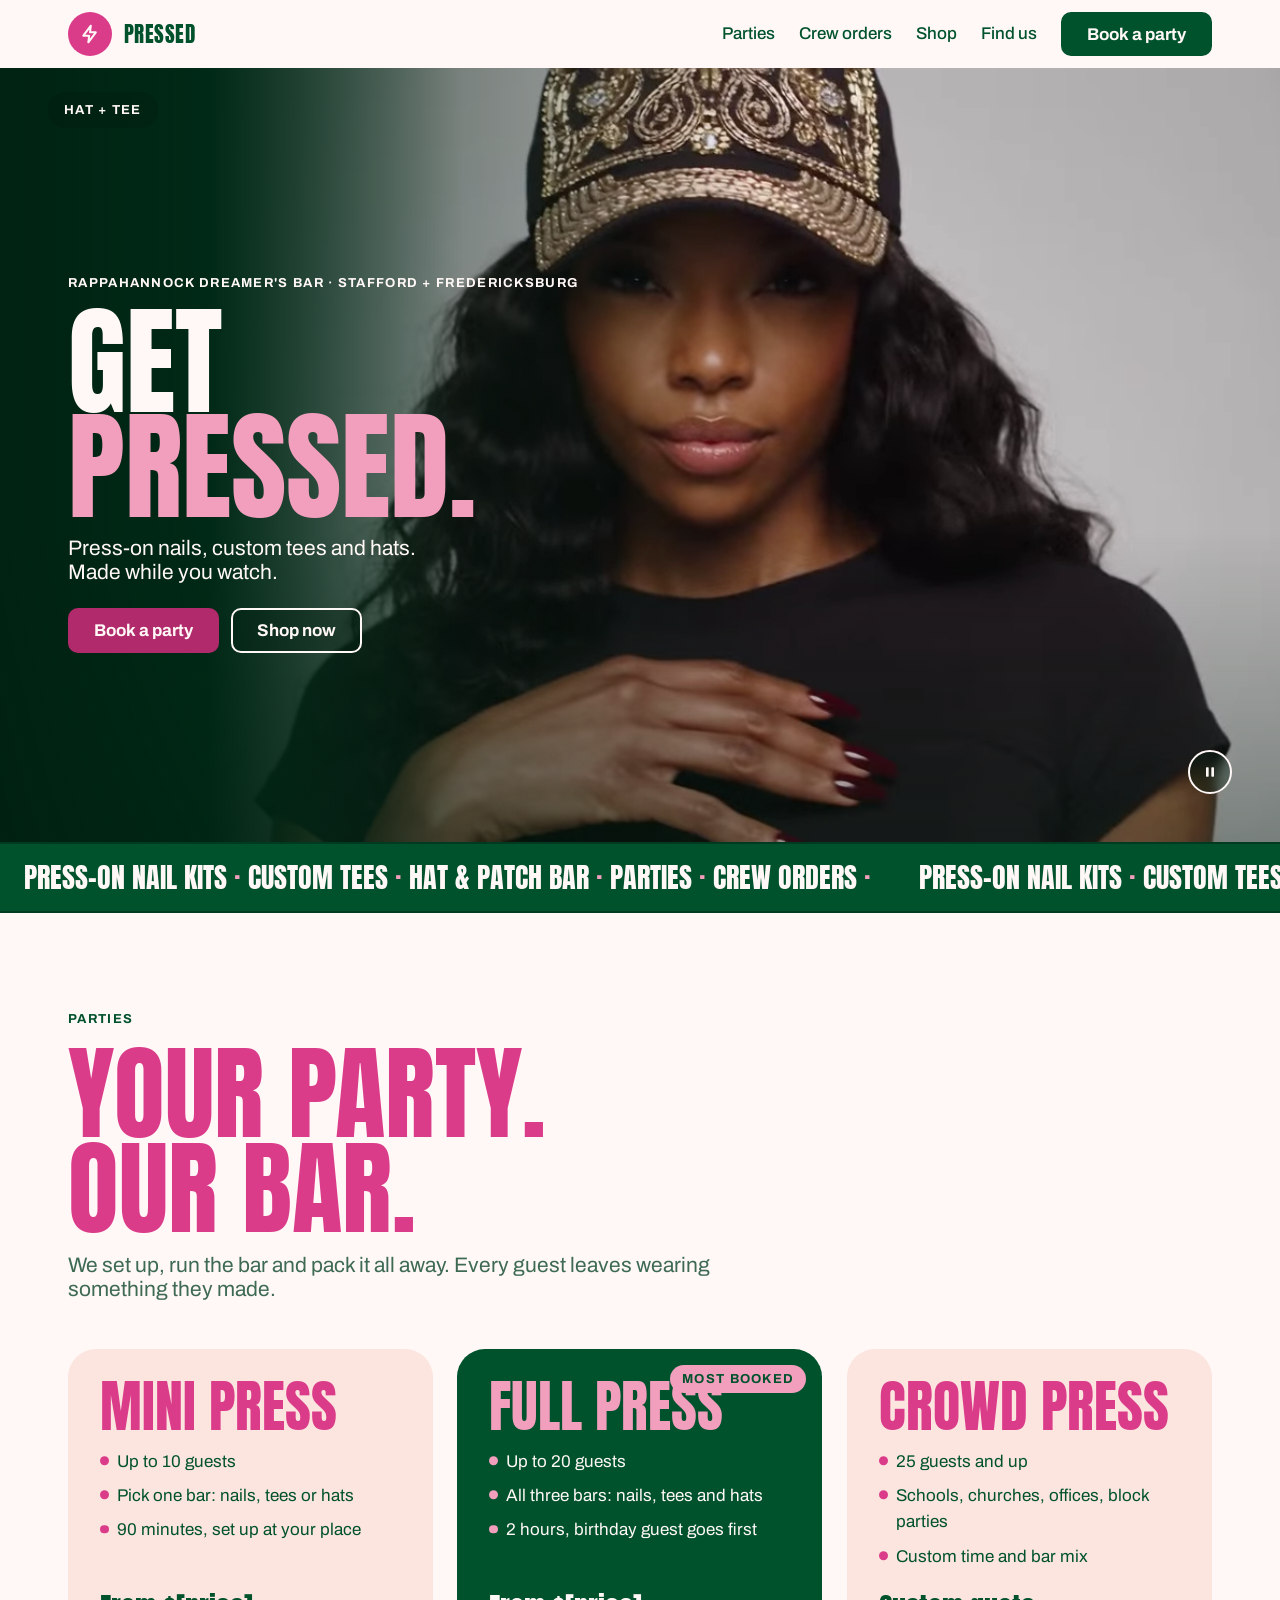
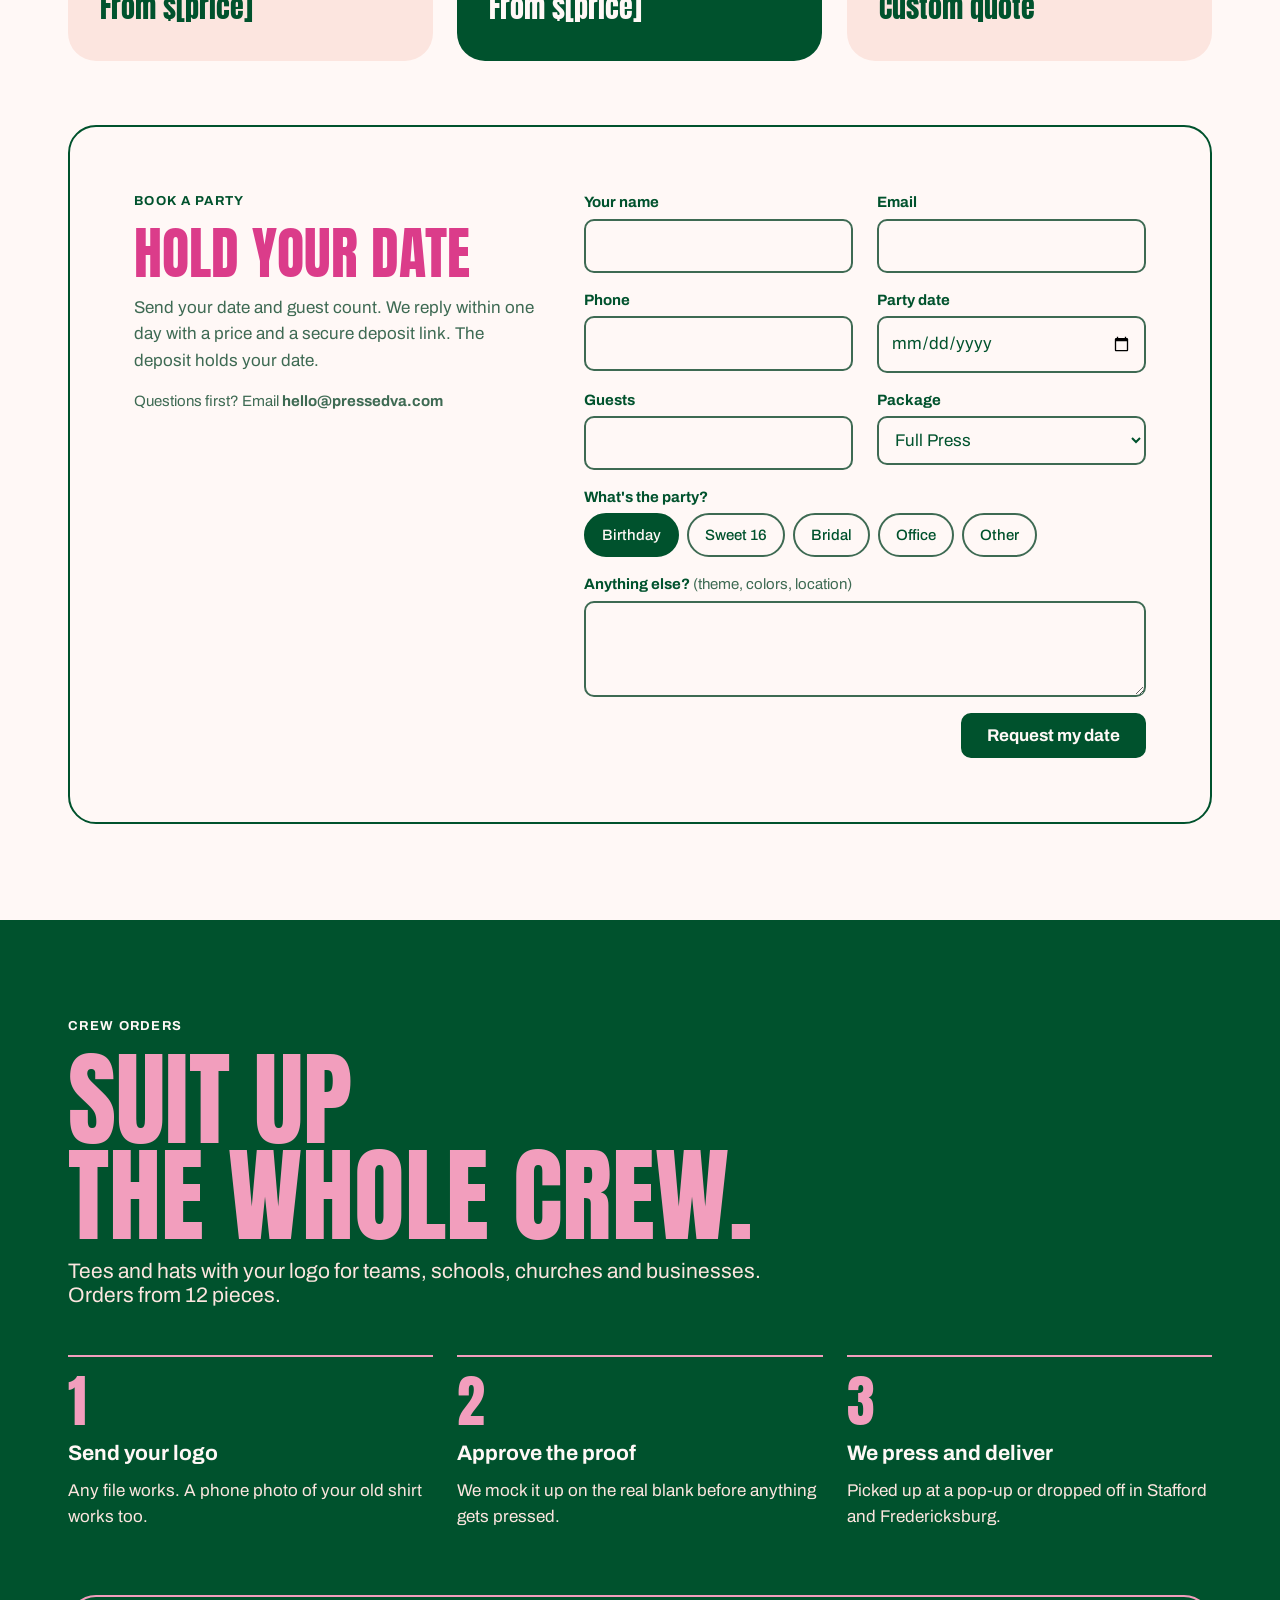
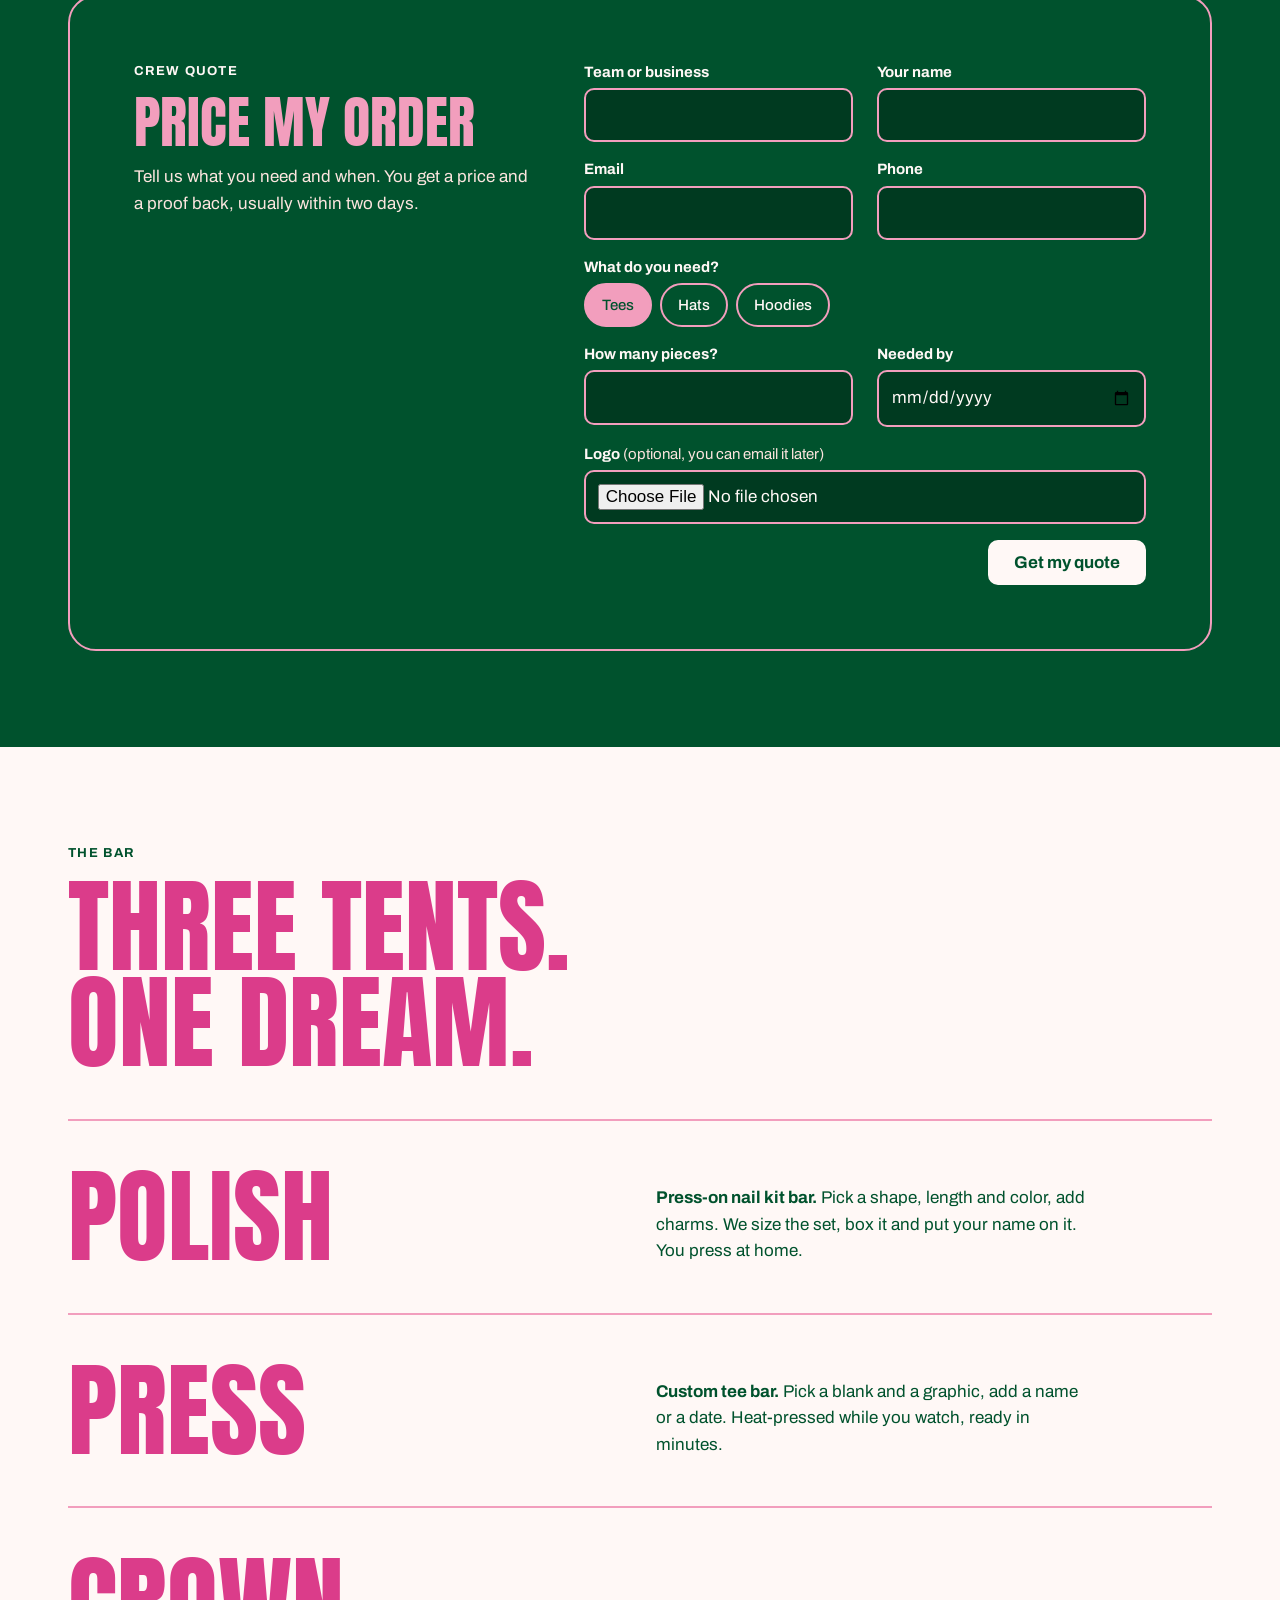
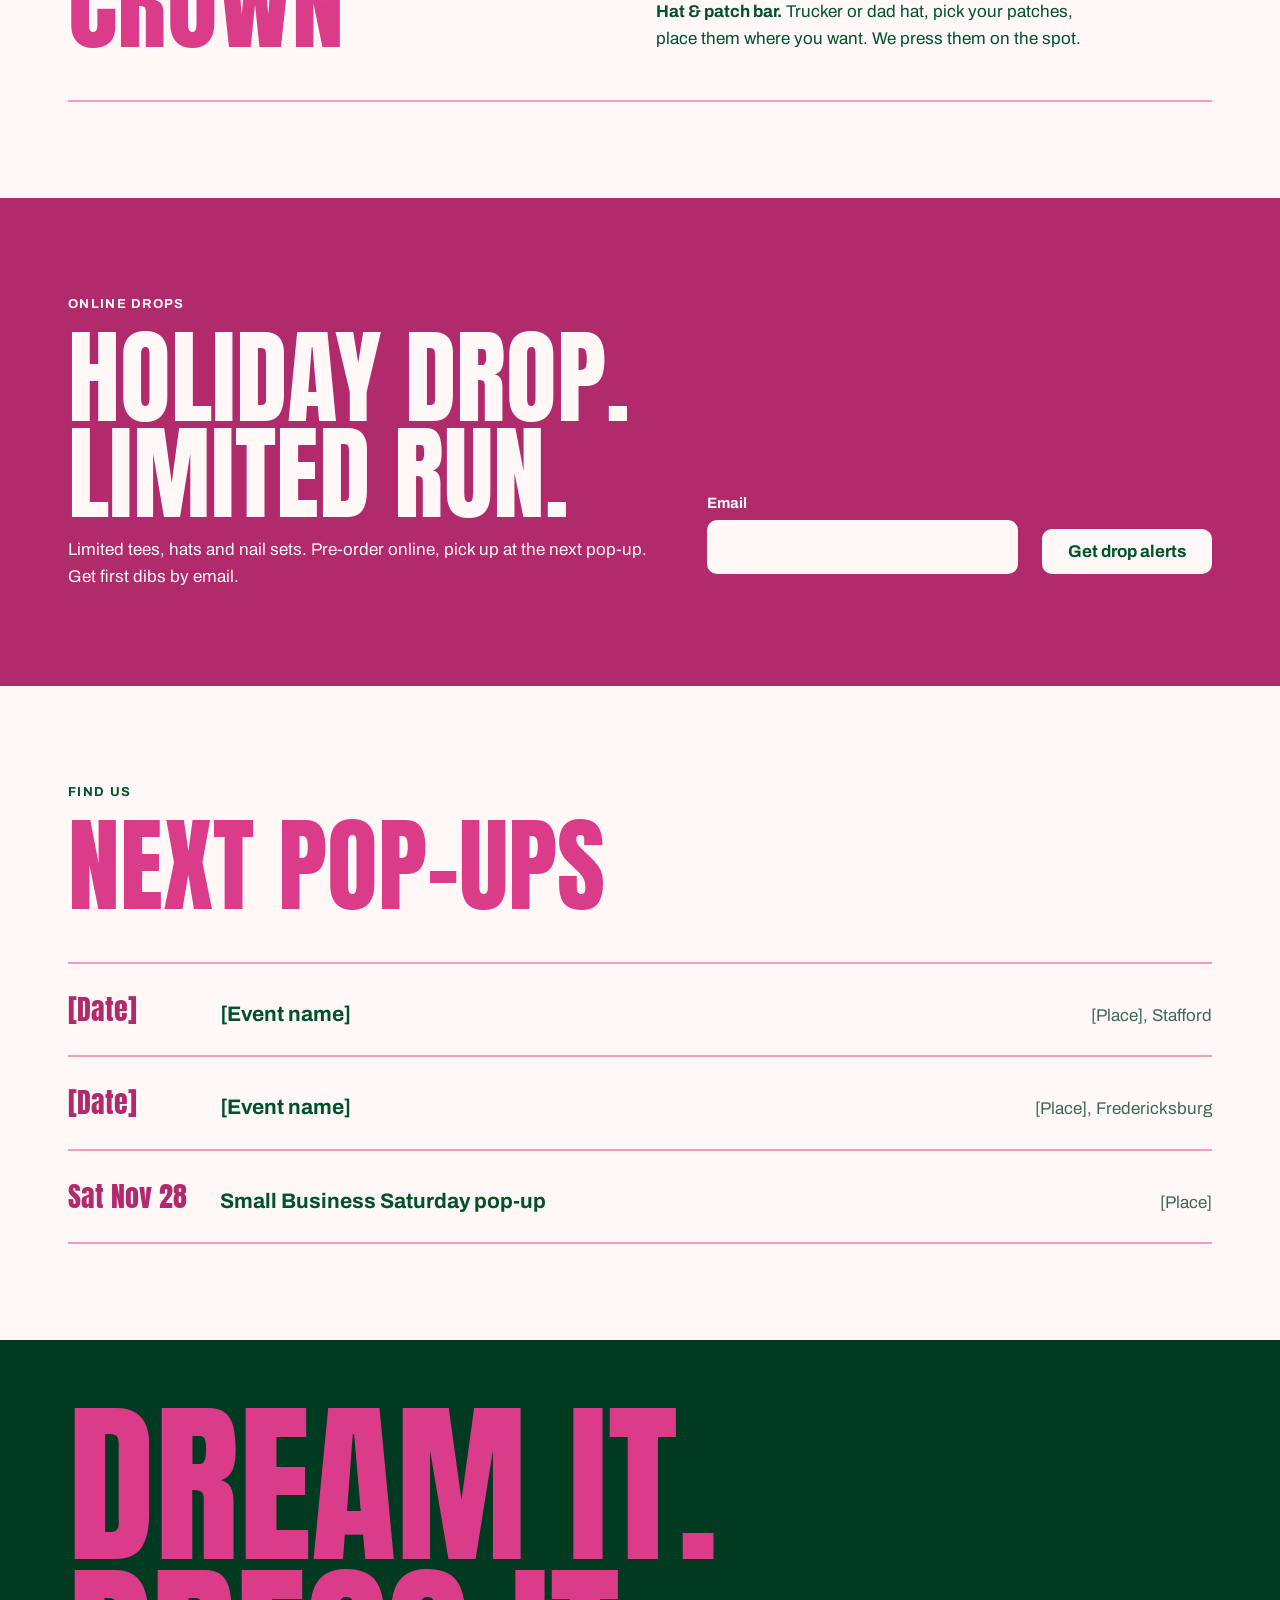
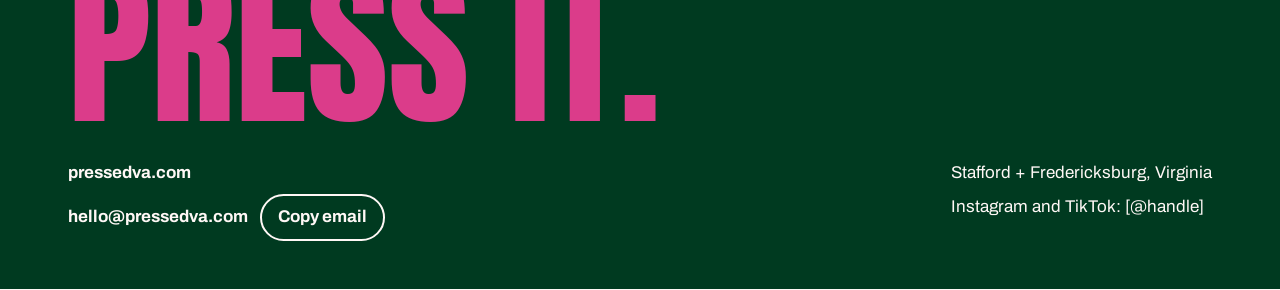
==== commit b1e41d05: "Add files via upload" ====
--- a/index.html
+++ b/index.html
@@ -184,7 +184,7 @@
     <nav class="nav" aria-label="Main">
       <a href="#parties">Parties</a>
       <a href="#crew">Crew orders</a>
-      <a href="#bars">The bar</a>
+      <a href="shop.html">Shop</a>
       <a href="#find">Find us</a>
       <a class="btn" href="#book">Book a party</a>
     </nav>
@@ -206,7 +206,7 @@
         <p class="sub rise" style="--d:2">Press-on nails, custom tees and hats. Made while you watch.</p>
         <div class="ctas rise" style="--d:3">
           <a class="btn pink" href="#book">Book a party</a>
-          <a class="btn glass" href="#drop">Shop the drop</a>
+          <a class="btn glass" href="shop.html">Shop now</a>
         </div>
       </div>
     </div>
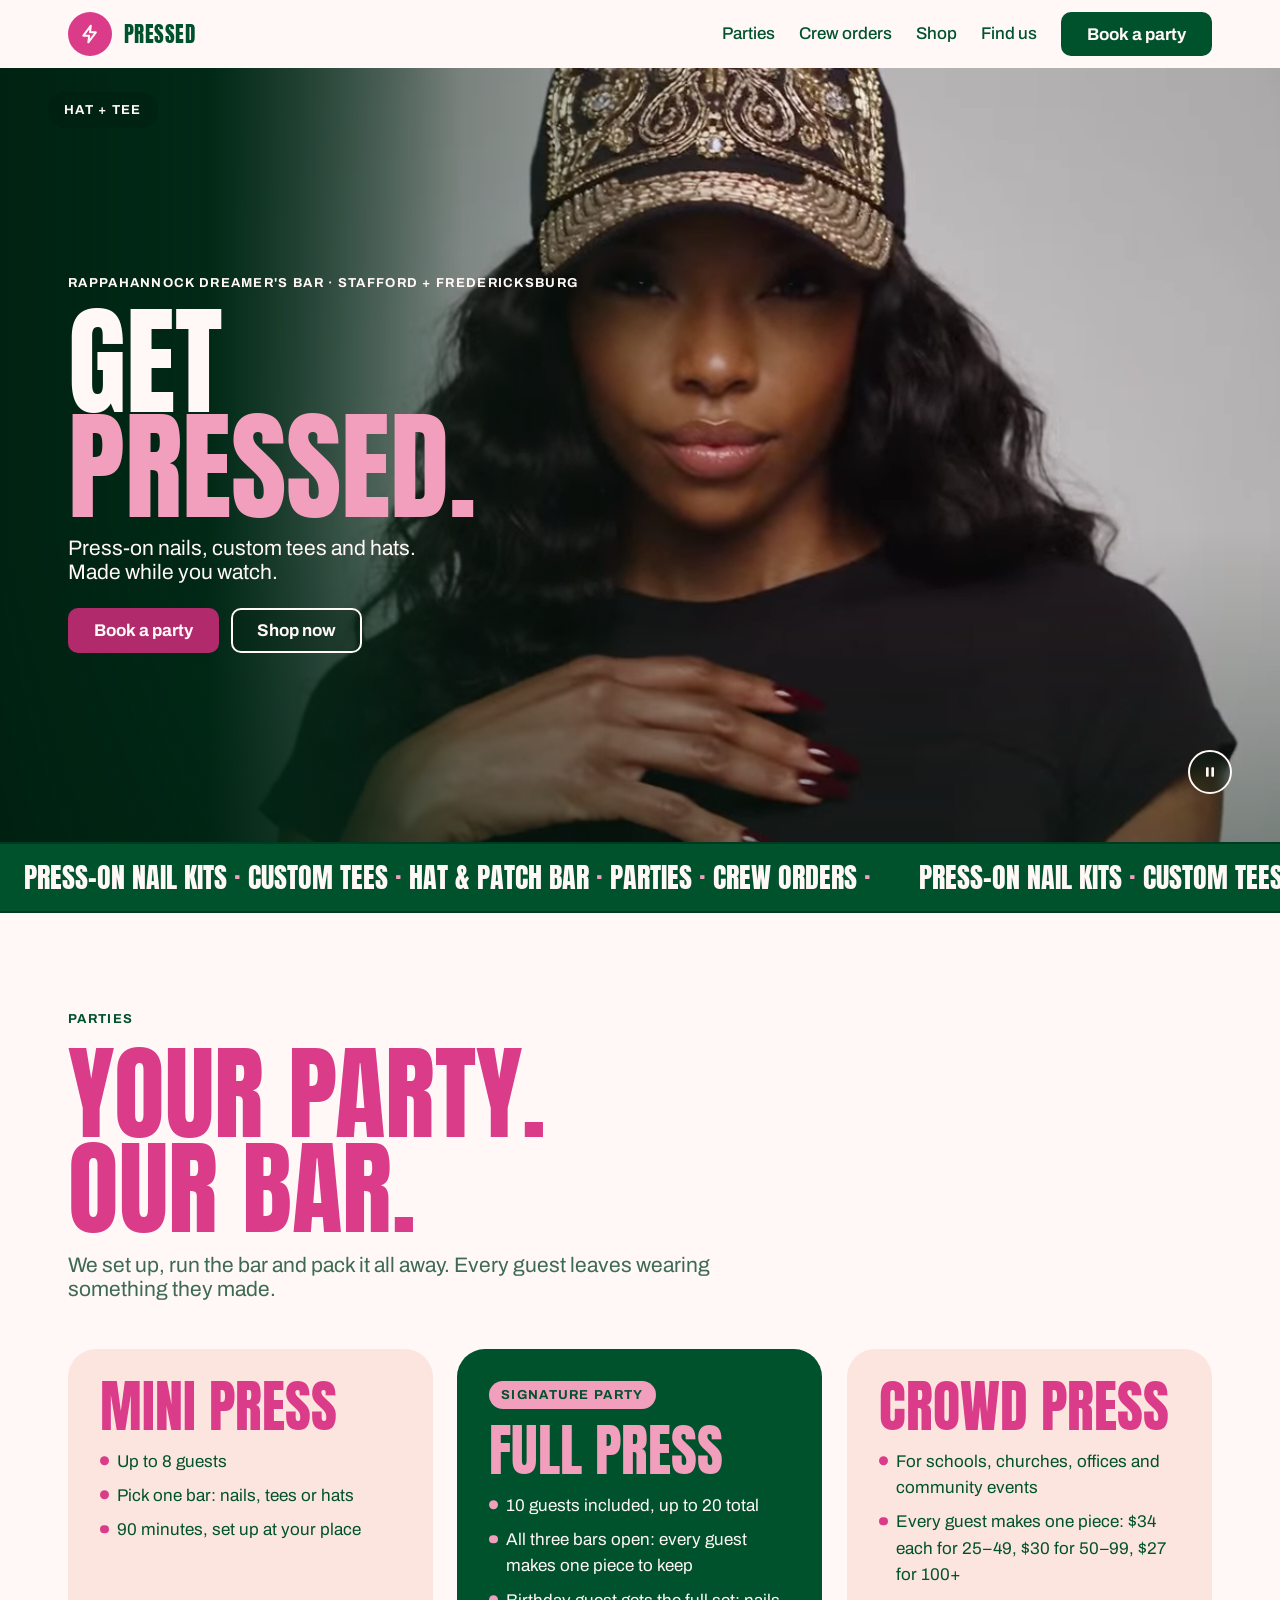
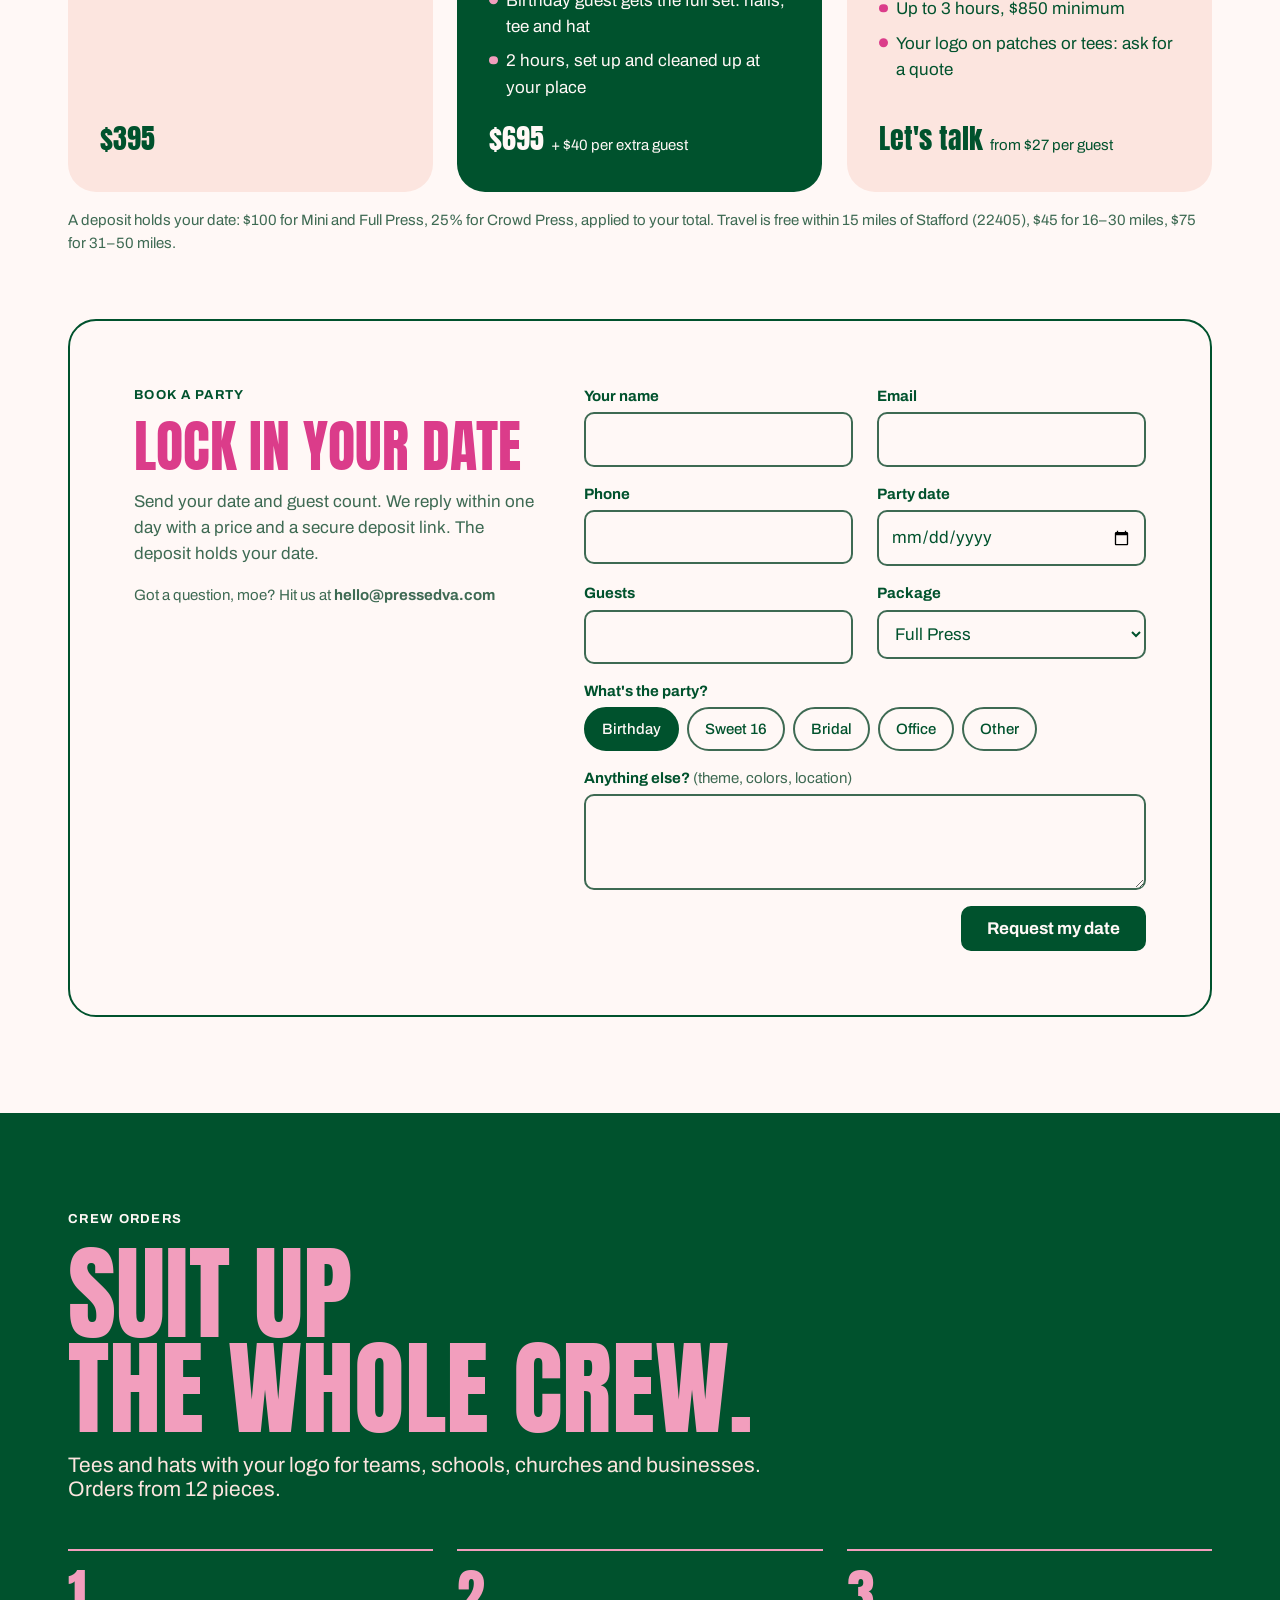
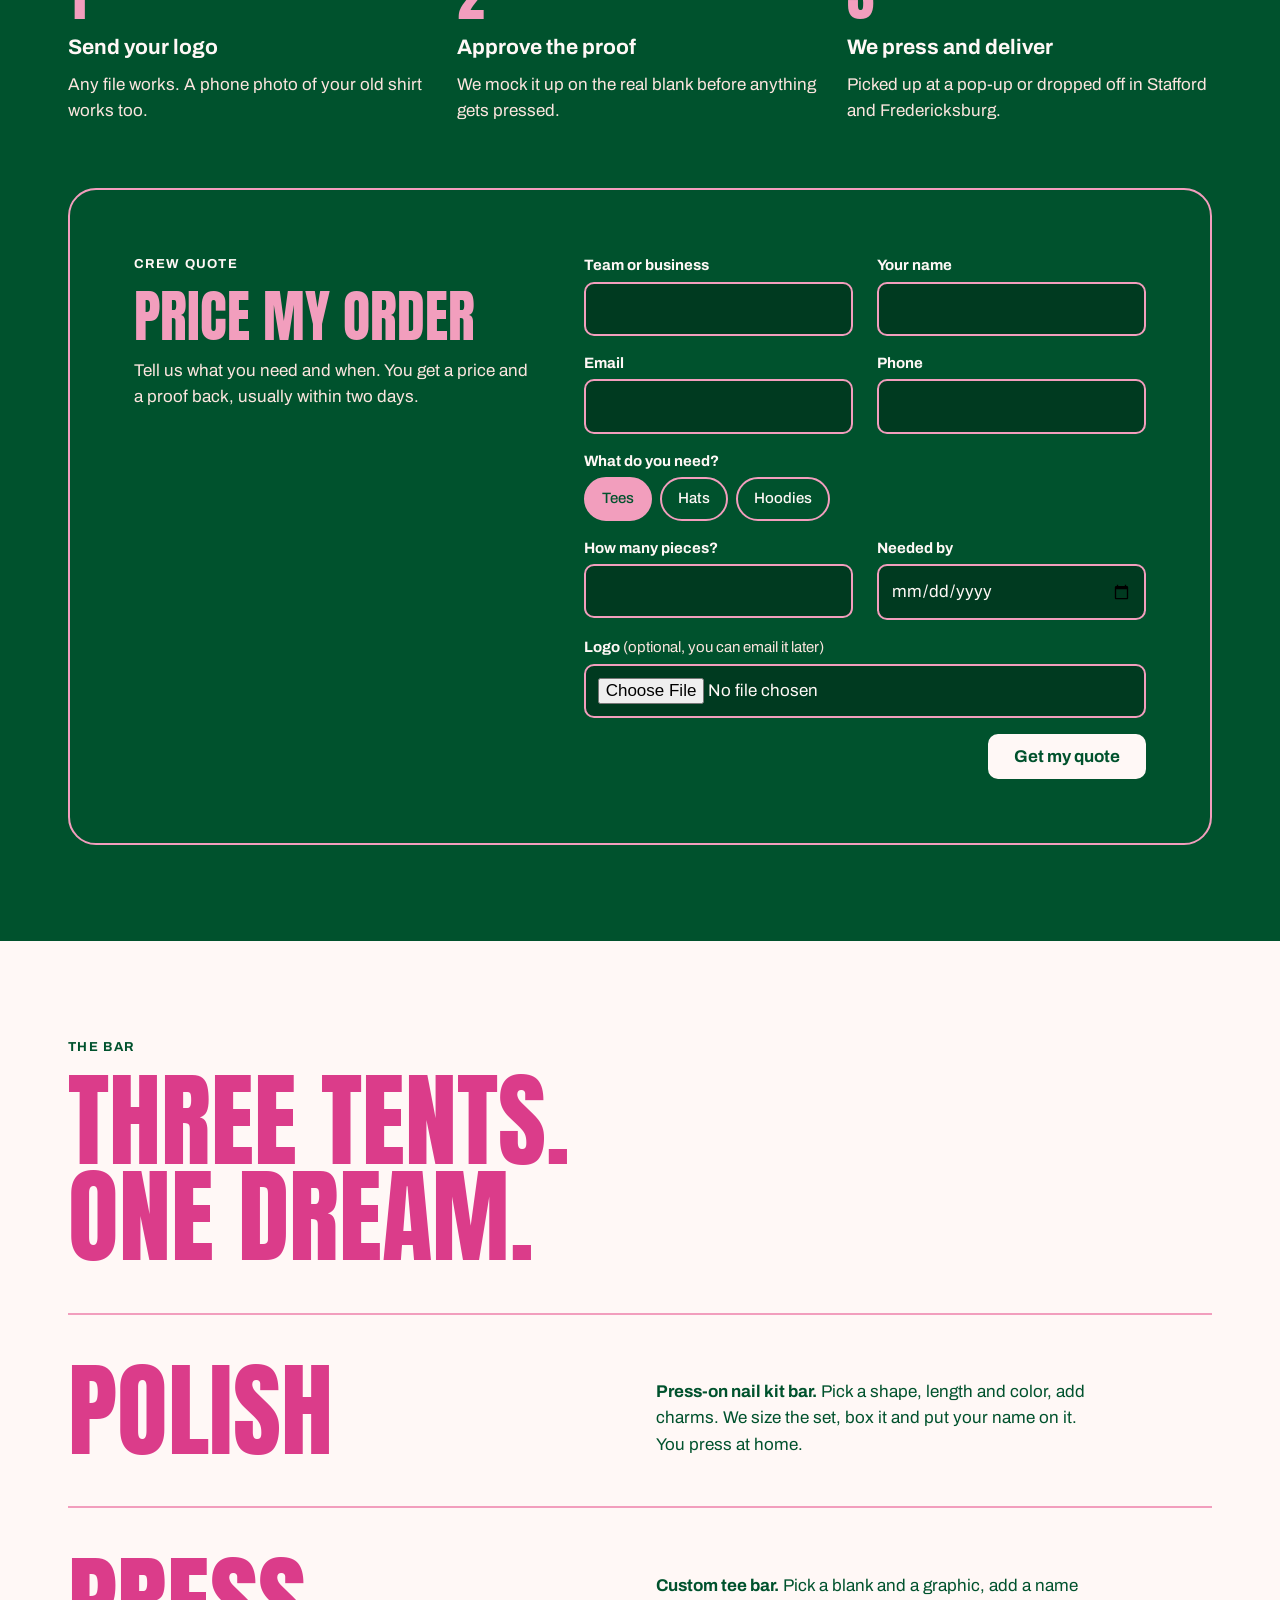
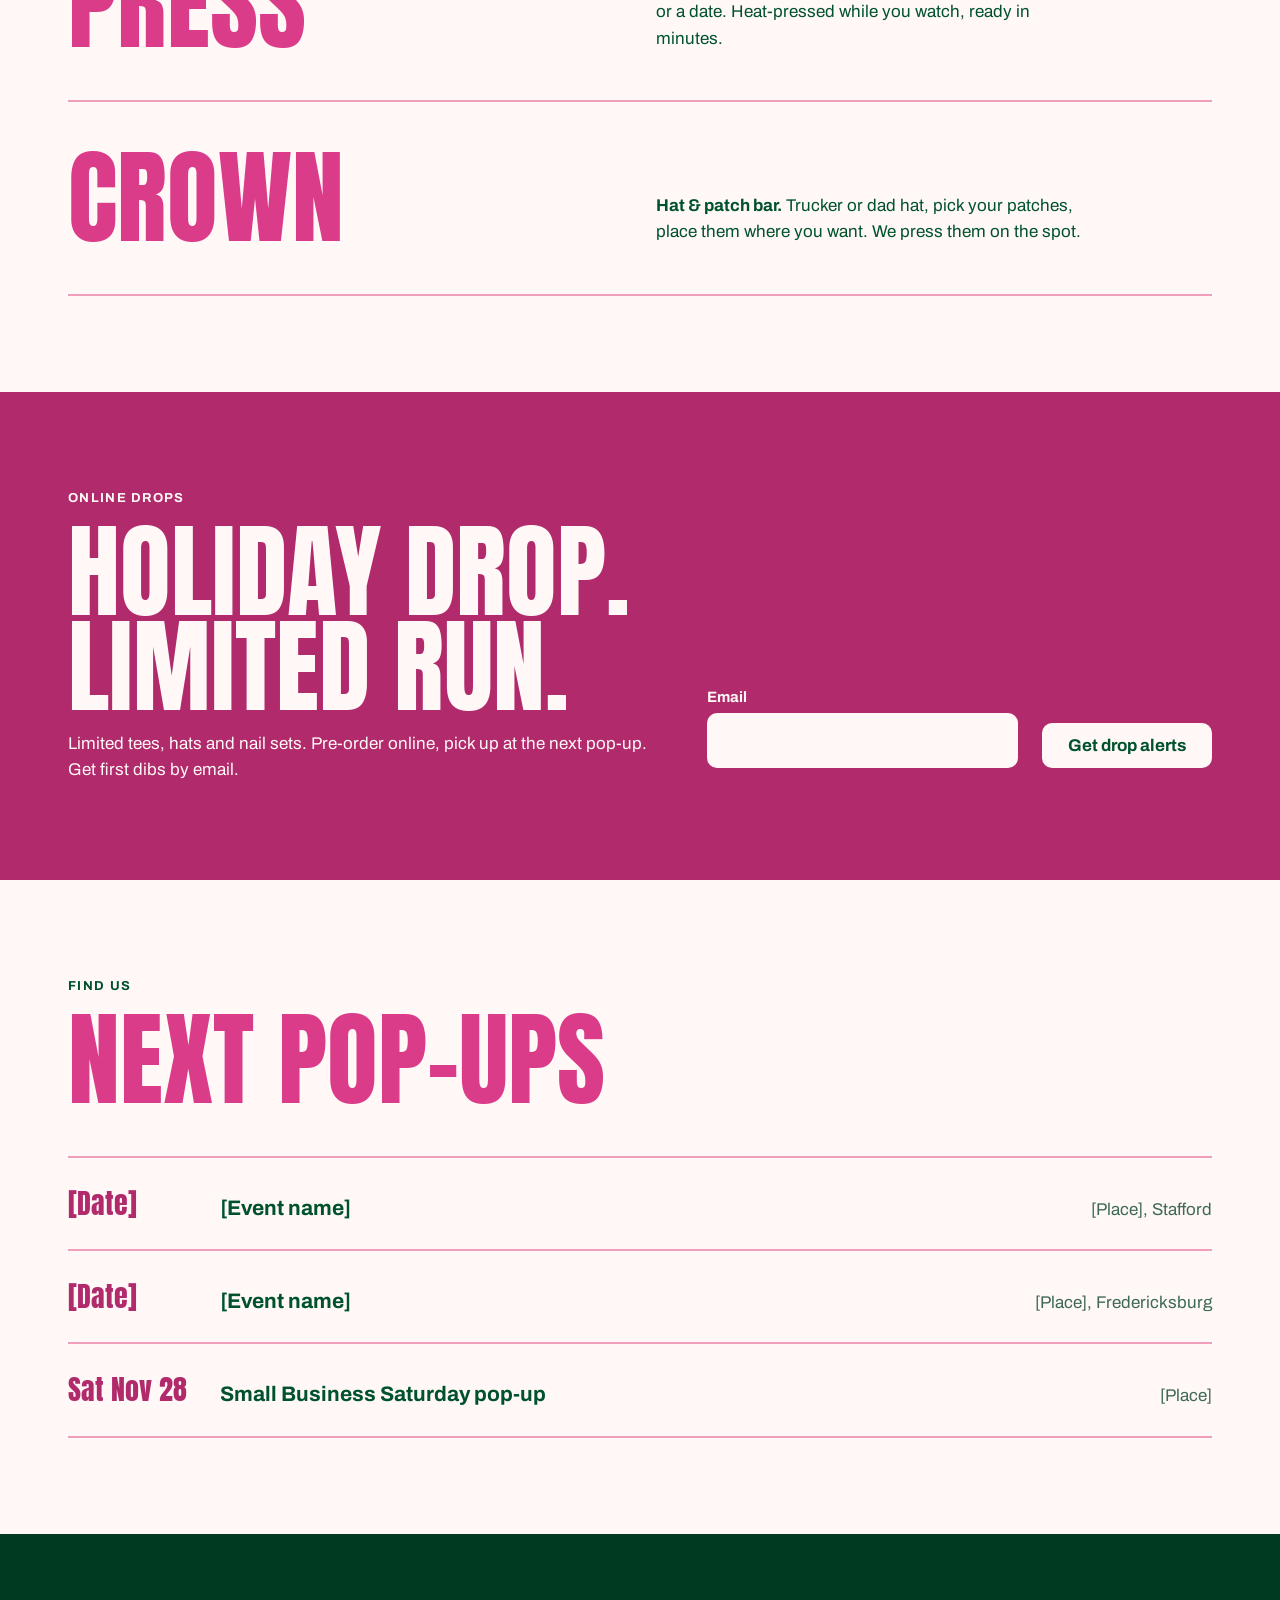
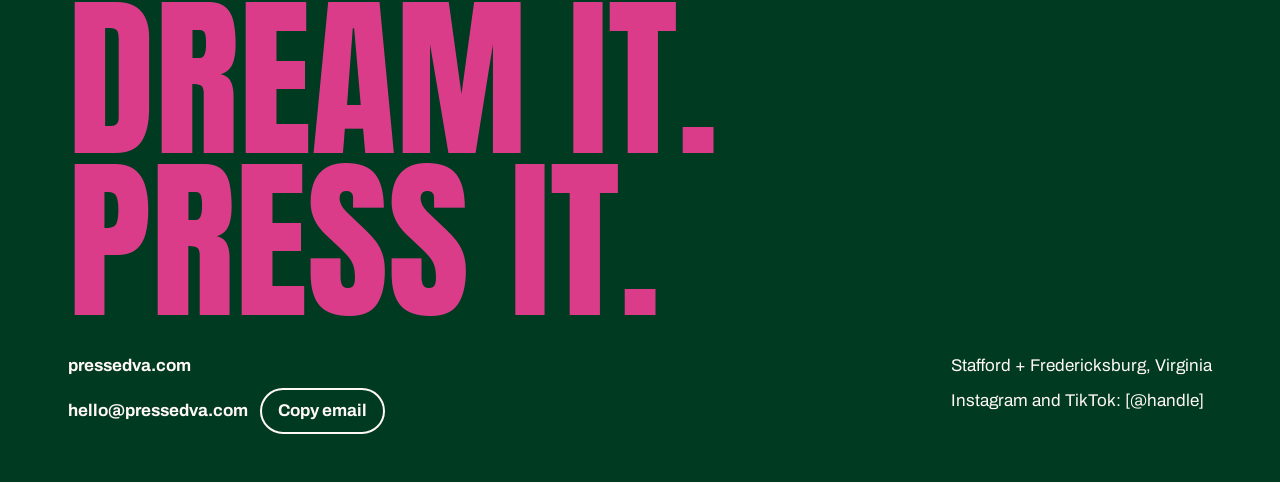
==== commit bf3839df: "Add files via upload" ====
--- a/index.html
+++ b/index.html
@@ -89,7 +89,7 @@
 .pack li::before{content:"";flex:none;width:.5em;height:.5em;border-radius:var(--radius-full);background:var(--accent);transform:translateY(-.1em)}
 .pack.star li::before{background:var(--bubble)}
 .price{font-family:var(--font-display);font-size:var(--text-xl);margin-top:auto}
-.flag{position:absolute;top:var(--space-4);right:var(--space-4);font-size:var(--text-xs);font-weight:var(--weight-bold);letter-spacing:var(--tracking-caps);text-transform:uppercase;background:var(--bubble);color:var(--forest);padding:var(--space-1) var(--space-3);border-radius:var(--radius-full)}
+.flag{align-self:flex-start;font-size:var(--text-xs);font-weight:var(--weight-bold);letter-spacing:var(--tracking-caps);text-transform:uppercase;background:var(--bubble);color:var(--forest);padding:var(--space-1) var(--space-3);border-radius:var(--radius-full)}
 
 /* Forms */
 .formcard{display:grid;grid-template-columns:minmax(0,1fr) minmax(0,1.4fr);gap:var(--space-12);padding:clamp(1.5rem,5vw,4rem);border-radius:var(--radius-lg);border:var(--border-width) solid var(--border-strong)}
@@ -231,39 +231,42 @@
         <article class="pack reveal" data-tilt>
           <h3 class="display">Mini Press</h3>
           <ul>
-            <li>Up to 10 guests</li>
+            <li>Up to 8 guests</li>
             <li>Pick one bar: nails, tees or hats</li>
             <li>90 minutes, set up at your place</li>
           </ul>
-          <p class="price">From $[price]</p>
+          <p class="price">$395</p>
         </article>
         <article class="pack star reveal" data-tilt>
-          <span class="flag">Most booked</span>
+          <span class="flag">Signature party</span>
           <h3 class="display">Full Press</h3>
           <ul>
-            <li>Up to 20 guests</li>
-            <li>All three bars: nails, tees and hats</li>
-            <li>2 hours, birthday guest goes first</li>
+            <li>10 guests included, up to 20 total</li>
+            <li>All three bars open: every guest makes one piece to keep</li>
+            <li>Birthday guest gets the full set: nails, tee and hat</li>
+            <li>2 hours, set up and cleaned up at your place</li>
           </ul>
-          <p class="price">From $[price]</p>
+          <p class="price">$695 <span class="small" style="font-family:var(--font-body)">+ $40 per extra guest</span></p>
         </article>
         <article class="pack reveal" data-tilt>
           <h3 class="display">Crowd Press</h3>
           <ul>
-            <li>25 guests and up</li>
-            <li>Schools, churches, offices, block parties</li>
-            <li>Custom time and bar mix</li>
+            <li>For schools, churches, offices and community events</li>
+            <li>Every guest makes one piece: $34 each for 25–49, $30 for 50–99, $27 for 100+</li>
+            <li>Up to 3 hours, $850 minimum</li>
+            <li>Your logo on patches or tees: ask for a quote</li>
           </ul>
-          <p class="price">Custom quote</p>
+          <p class="price">Let's talk <span class="small" style="font-family:var(--font-body)">from $27 per guest</span></p>
         </article>
       </div>
+      <p class="small muted reveal" style="margin-top:calc(-1 * var(--space-12));margin-bottom:var(--space-16)">A deposit holds your date: $100 for Mini and Full Press, 25% for Crowd Press, applied to your total. Travel is free within 15 miles of Stafford (22405), $45 for 16–30 miles, $75 for 31–50 miles.</p>
 
       <div class="formcard reveal" id="book">
         <div style="display:flex;flex-direction:column;gap:var(--space-4)">
           <p class="eyebrow">Book a party</p>
-          <h3 class="display">Hold your date</h3>
+          <h3 class="display">Lock in your date</h3>
           <p class="muted">Send your date and guest count. We reply within one day with a price and a secure deposit link. The deposit holds your date.</p>
-          <p class="small muted">Questions first? Email <span class="addr">hello@pressedva.com</span></p>
+          <p class="small muted">Got a question, moe? Hit us at <span class="addr">hello@pressedva.com</span></p>
         </div>
         <div>
           <form id="partyForm" novalidate data-kind="Party booking">
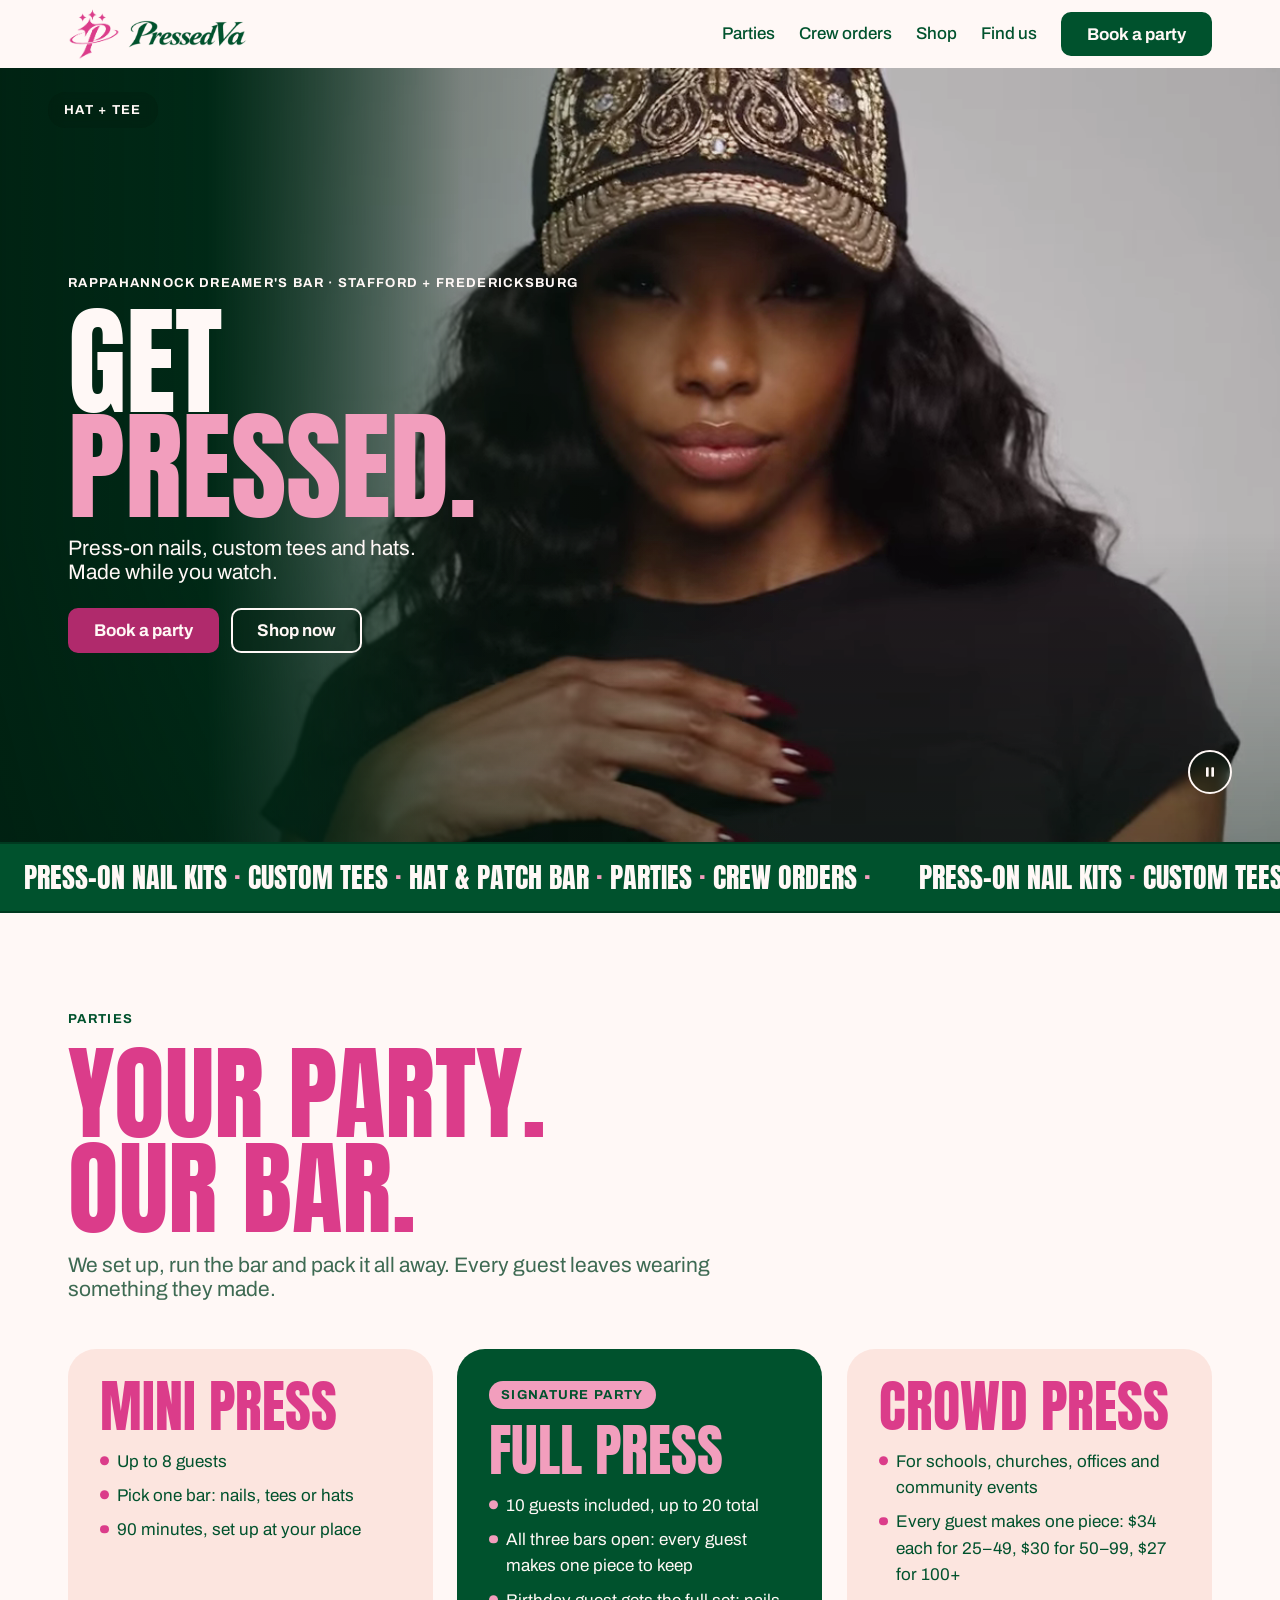
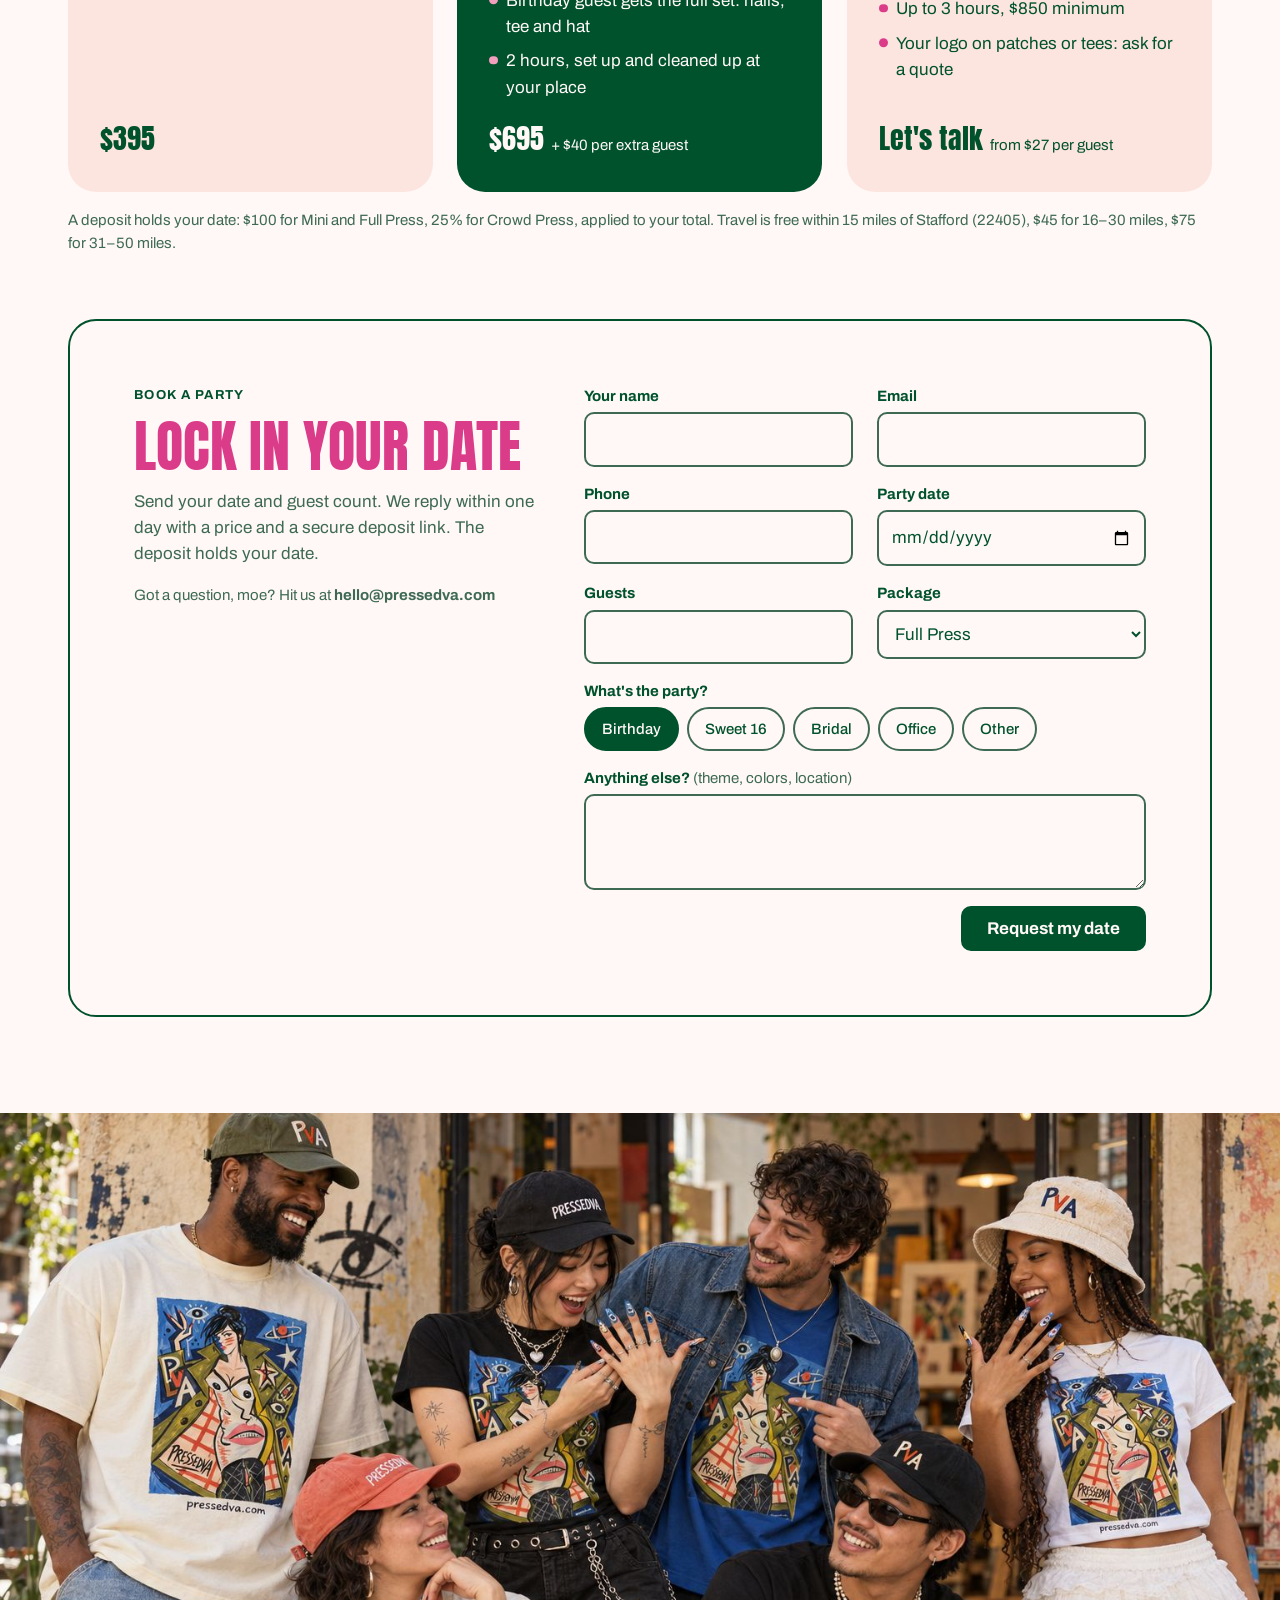
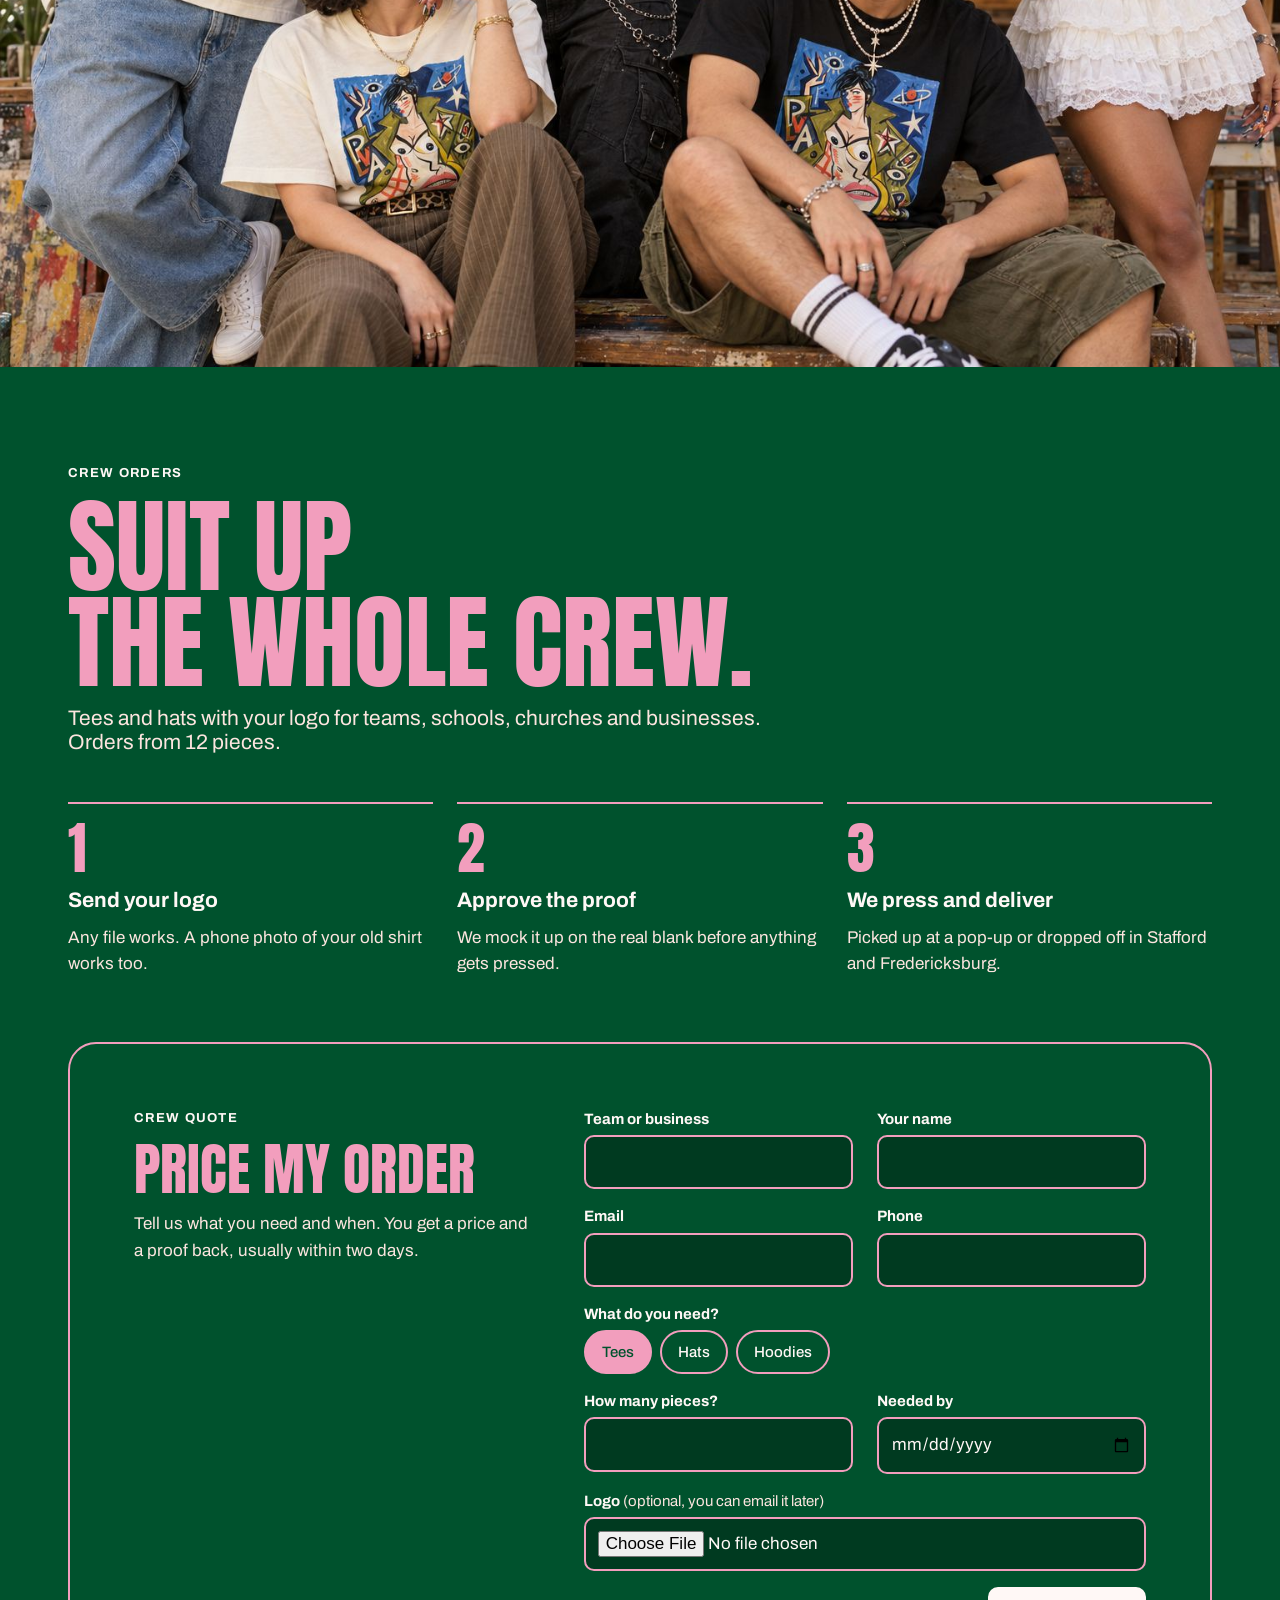
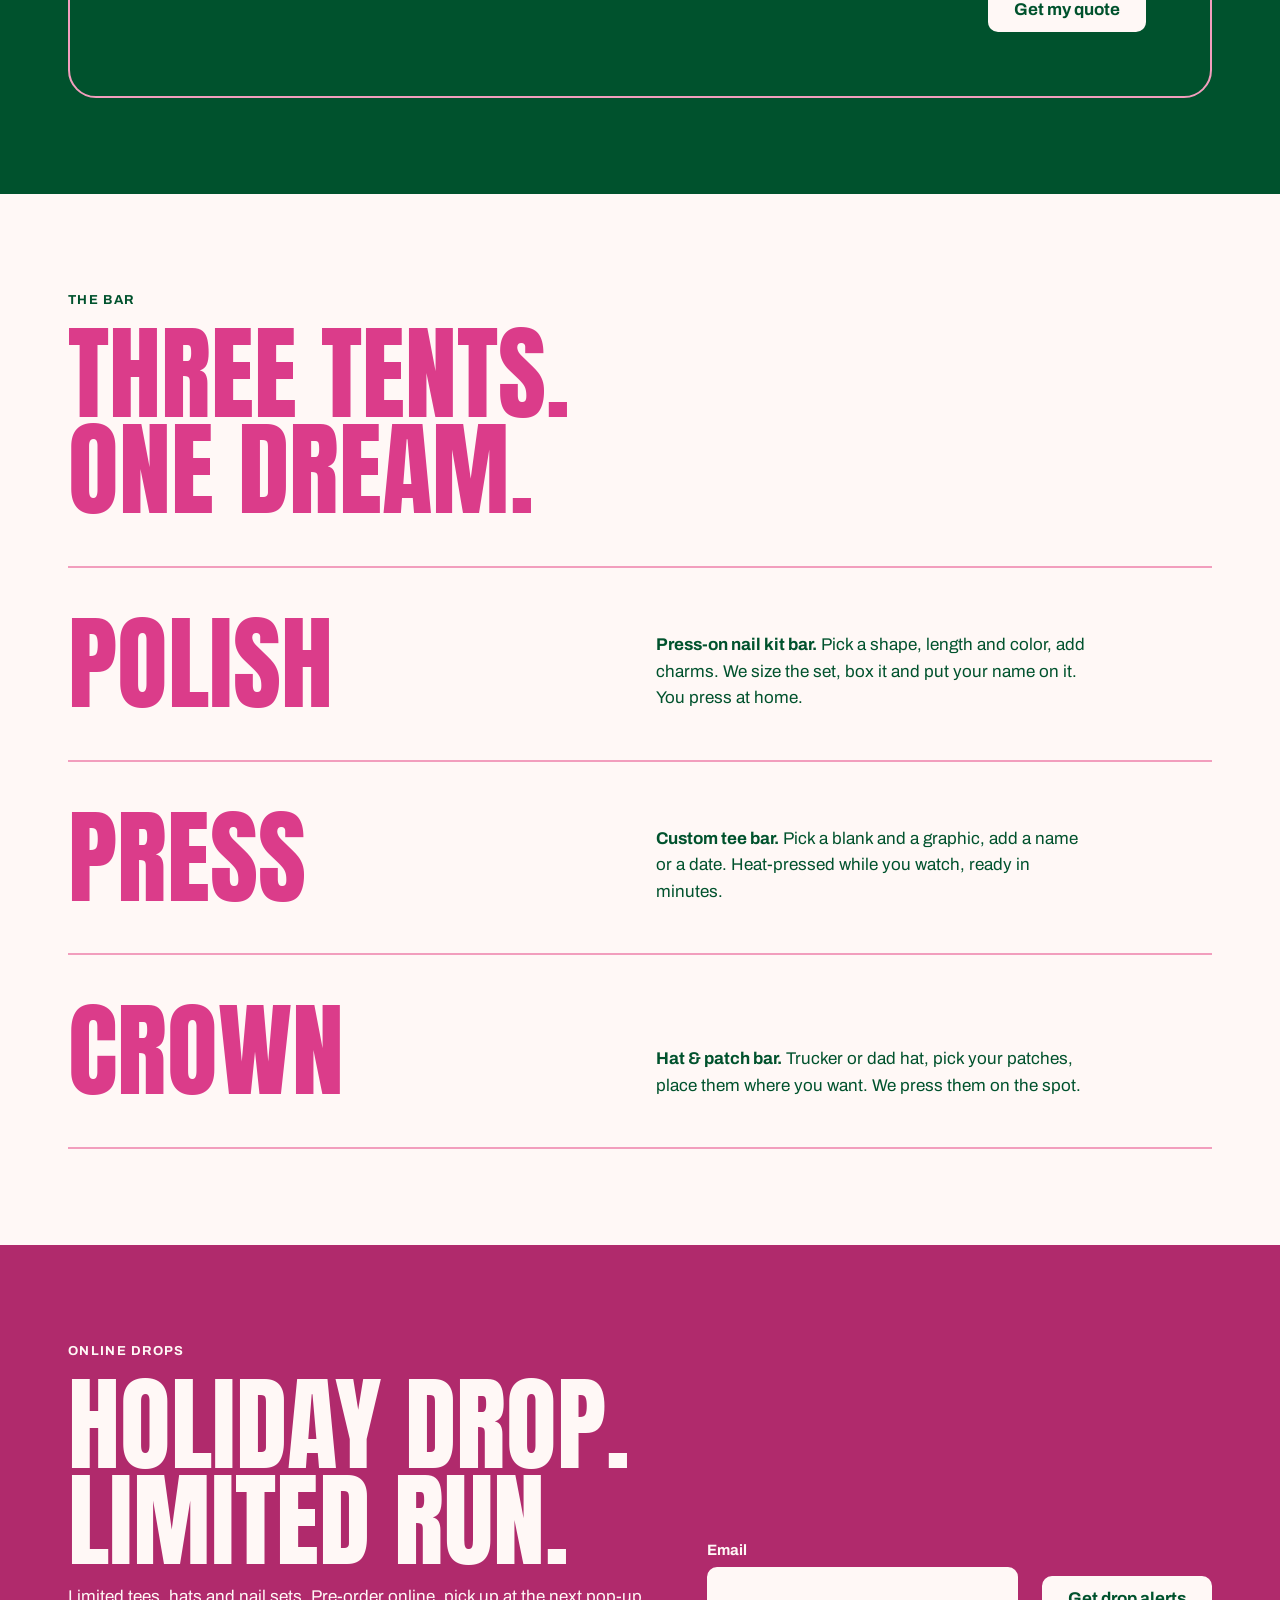
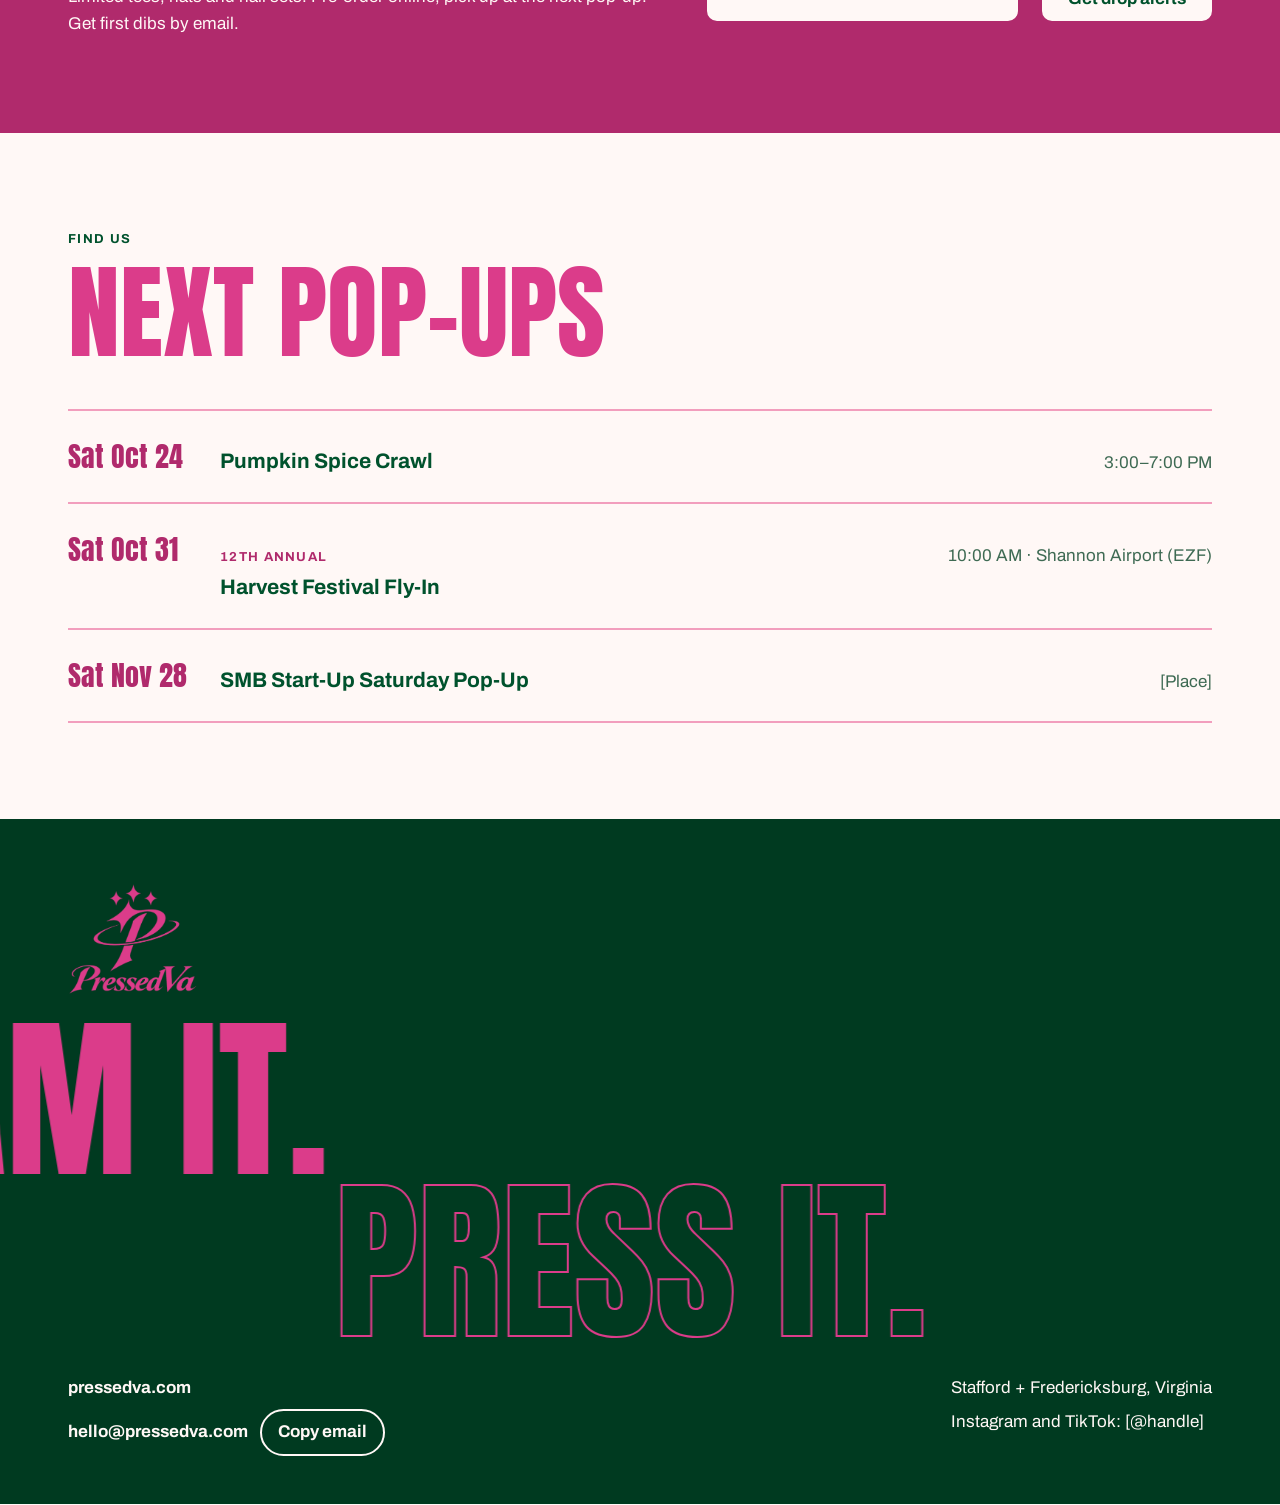
==== commit 769b82a8: "Add files via upload" ====
--- a/index.html
+++ b/index.html
@@ -9,6 +9,8 @@
 <link rel="preconnect" href="https://fonts.gstatic.com" crossorigin>
 <link rel="stylesheet" href="https://fonts.googleapis.com/css2?family=Anton&family=Archivo:wght@400;500;700&display=swap">
 <link rel="stylesheet" href="design/tokens.css">
+<link rel="icon" type="image/png" sizes="32x32" href="media/favicon-32.png">
+<link rel="apple-touch-icon" href="media/apple-touch-icon.png">
 <style>
 *,*::before,*::after{box-sizing:border-box}
 [hidden]{display:none!important}
@@ -34,9 +36,13 @@
 /* Header */
 .top{position:sticky;top:0;z-index:20;background:var(--bg-base);padding-top:env(safe-area-inset-top,0px)}
 .top .wrap{display:flex;align-items:center;justify-content:space-between;gap:var(--space-4);min-height:4.25rem}
-.mark{display:flex;align-items:center;gap:var(--space-3);text-decoration:none}
-.bolt{width:var(--touch-min);height:var(--touch-min);border-radius:var(--radius-full);background:var(--accent);display:grid;place-items:center;color:var(--chalk);flex:none}
-.mark b{font-family:var(--font-display);font-weight:var(--weight-regular);font-size:var(--text-lg);letter-spacing:.02em}
+.mark{display:flex;align-items:center;text-decoration:none;padding-block:var(--space-1)}
+.mark{gap:var(--space-2)}
+.mark img{display:block;height:3.25rem;width:auto}
+.mark img.word{height:1.75rem}
+.mark,.nav .btn{flex:none;white-space:nowrap}
+@media (max-width:400px){.mark img{height:2.5rem}.mark img.word{height:1.375rem}}
+@media (max-width:360px){.nav .btn{padding-inline:var(--space-3);font-size:var(--text-sm)}}
 .nav{display:flex;align-items:center;gap:var(--space-6);font-weight:var(--weight-medium)}
 .nav a{text-decoration:none;padding-block:var(--space-2)}
 .nav a:not(.btn):hover{color:var(--accent-text);text-decoration:underline;text-underline-offset:.3em}
@@ -163,6 +169,15 @@
 /* Footer */
 footer{background:var(--bg-deep);color:var(--text-on-dark);padding-block:var(--space-16) calc(var(--space-12) + env(safe-area-inset-bottom,0px))}
 footer .big{font-size:var(--text-footer);color:var(--accent);line-height:var(--leading-display)}
+.dates .kick{display:block;font-size:var(--text-xs);font-weight:var(--weight-bold);letter-spacing:var(--tracking-caps);text-transform:uppercase;color:var(--accent-text);margin-bottom:var(--space-1)}
+.bleed{margin:0;width:100%}
+.bleed img{display:block;width:100%;height:auto}
+.foot-logo{display:block;height:7rem;width:auto;margin-bottom:var(--space-6)}
+footer{overflow:hidden}
+footer .big{--p:1}
+footer .big span{display:inline-block;will-change:transform}
+footer .big .l1{transform:translateX(calc((var(--p) - 1) * 60%))}
+footer .big .l2{transform:translateX(calc((1 - var(--p)) * 45%));-webkit-text-stroke:var(--border-width) var(--accent);color:var(--accent);color:color-mix(in srgb,var(--accent) calc(var(--p) * 100%),transparent)}
 footer .cols{display:flex;flex-wrap:wrap;gap:var(--space-8);justify-content:space-between;margin-top:var(--space-8)}
 footer a{text-decoration:none}
 footer a:hover{text-decoration:underline}
@@ -177,10 +192,7 @@
 
 <header class="top">
   <div class="wrap">
-    <a class="mark" href="#top" aria-label="PRESSED home">
-      <span class="bolt" aria-hidden="true"><svg width="20" height="20" viewBox="0 0 24 24" fill="none" stroke="currentColor" stroke-width="2.4" stroke-linejoin="round"><path d="M13 2 4 14h7l-1 8 9-12h-7l1-8z"/></svg></span>
-      <b>PRESSED</b>
-    </a>
+    <a class="mark" href="#top" aria-label="PressedVA home"><img src="media/mark.png" width="250" height="250" alt=""><img class="word" src="media/wordmark.png" width="348" height="82" alt=""></a>
     <nav class="nav" aria-label="Main">
       <a href="#parties">Parties</a>
       <a href="#crew">Crew orders</a>
@@ -297,6 +309,10 @@
       </div>
     </div>
   </section>
+
+  <figure class="bleed">
+    <img src="media/crew-1536.jpg" srcset="media/crew-800.jpg 800w, media/crew-1536.jpg 1536w" sizes="100vw" width="1536" height="1024" loading="lazy" decoding="async" alt="Six friends on a stoop in PRESSED tees and PVA hats, showing off their press-on nails">
+  </figure>
 
   <section class="block crew" id="crew" aria-labelledby="crew-title">
     <div class="wrap">
@@ -382,9 +398,9 @@
         <h2 class="display" id="find-title">Next pop-ups</h2>
       </div>
       <ul class="dates reveal">
-        <li><span class="d">[Date]</span><span class="w">[Event name]</span><span class="muted">[Place], Stafford</span></li>
-        <li><span class="d">[Date]</span><span class="w">[Event name]</span><span class="muted">[Place], Fredericksburg</span></li>
-        <li><span class="d">Sat Nov 28</span><span class="w">Small Business Saturday pop-up</span><span class="muted">[Place]</span></li>
+        <li><span class="d">Sat Oct 24</span><span class="w">Pumpkin Spice Crawl</span><span class="muted">3:00–7:00 PM</span></li>
+        <li><span class="d">Sat Oct 31</span><span class="w"><small class="kick">12th annual</small>Harvest Festival Fly-In</span><span class="muted">10:00 AM · Shannon Airport (EZF)</span></li>
+        <li><span class="d">Sat Nov 28</span><span class="w">SMB Start-Up Saturday Pop-Up</span><span class="muted">[Place]</span></li>
       </ul>
     </div>
   </section>
@@ -392,7 +408,8 @@
 
 <footer>
   <div class="wrap">
-    <p class="big display" aria-hidden="true">Dream it. Press it.</p>
+    <img class="foot-logo" src="media/logo.png" width="352" height="303" alt="PressedVa" loading="lazy">
+    <p class="big display" id="bigline" aria-hidden="true"><span class="l1">Dream it.</span> <span class="l2">Press it.</span></p>
     <div class="cols">
       <div style="display:flex;flex-direction:column;gap:var(--space-2)">
         <b>pressedva.com</b>
@@ -415,6 +432,20 @@
 var reduce = window.matchMedia('(prefers-reduced-motion: reduce)').matches;
 var live = document.getElementById('live');
 function tok(name){ return getComputedStyle(document.documentElement).getPropertyValue(name).trim(); }
+
+/* ---------- Footer line: slides in left to right, "Press it." fills as you scroll ---------- */
+(function(){
+  var big=document.getElementById('bigline'); if(!big||reduce) return;
+  var foot=big.closest('footer'), ticking=false;
+  function upd(){
+    ticking=false;
+    var r=foot.getBoundingClientRect(), vh=window.innerHeight;
+    var p=Math.min(1,Math.max(0,(vh-r.top)/(Math.min(r.height,vh)*0.9)));
+    big.style.setProperty('--p',p.toFixed(3));
+  }
+  window.addEventListener('scroll',function(){ if(!ticking){ticking=true;requestAnimationFrame(upd);} },{passive:true});
+  window.addEventListener('resize',upd); upd();
+})();
 
 /* ---------- Reveal on scroll (content visible by default) ---------- */
 (function(){
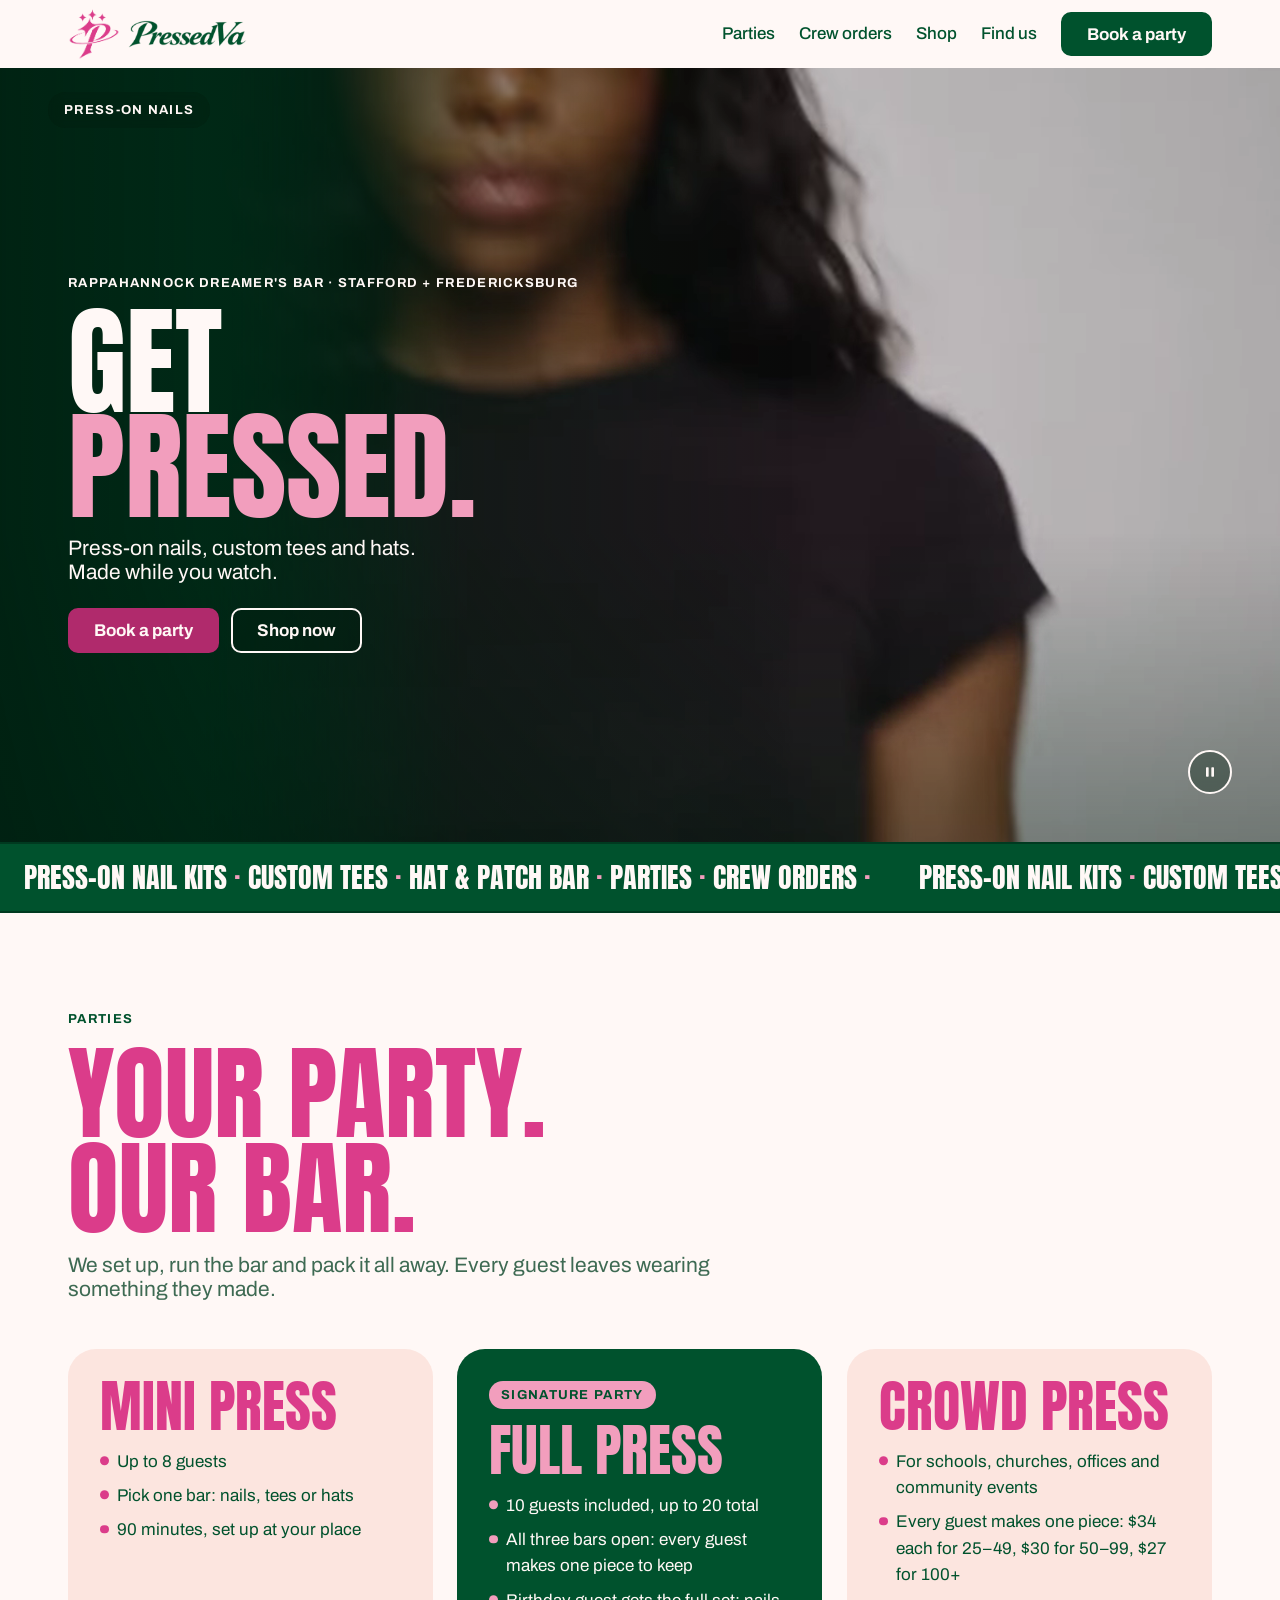
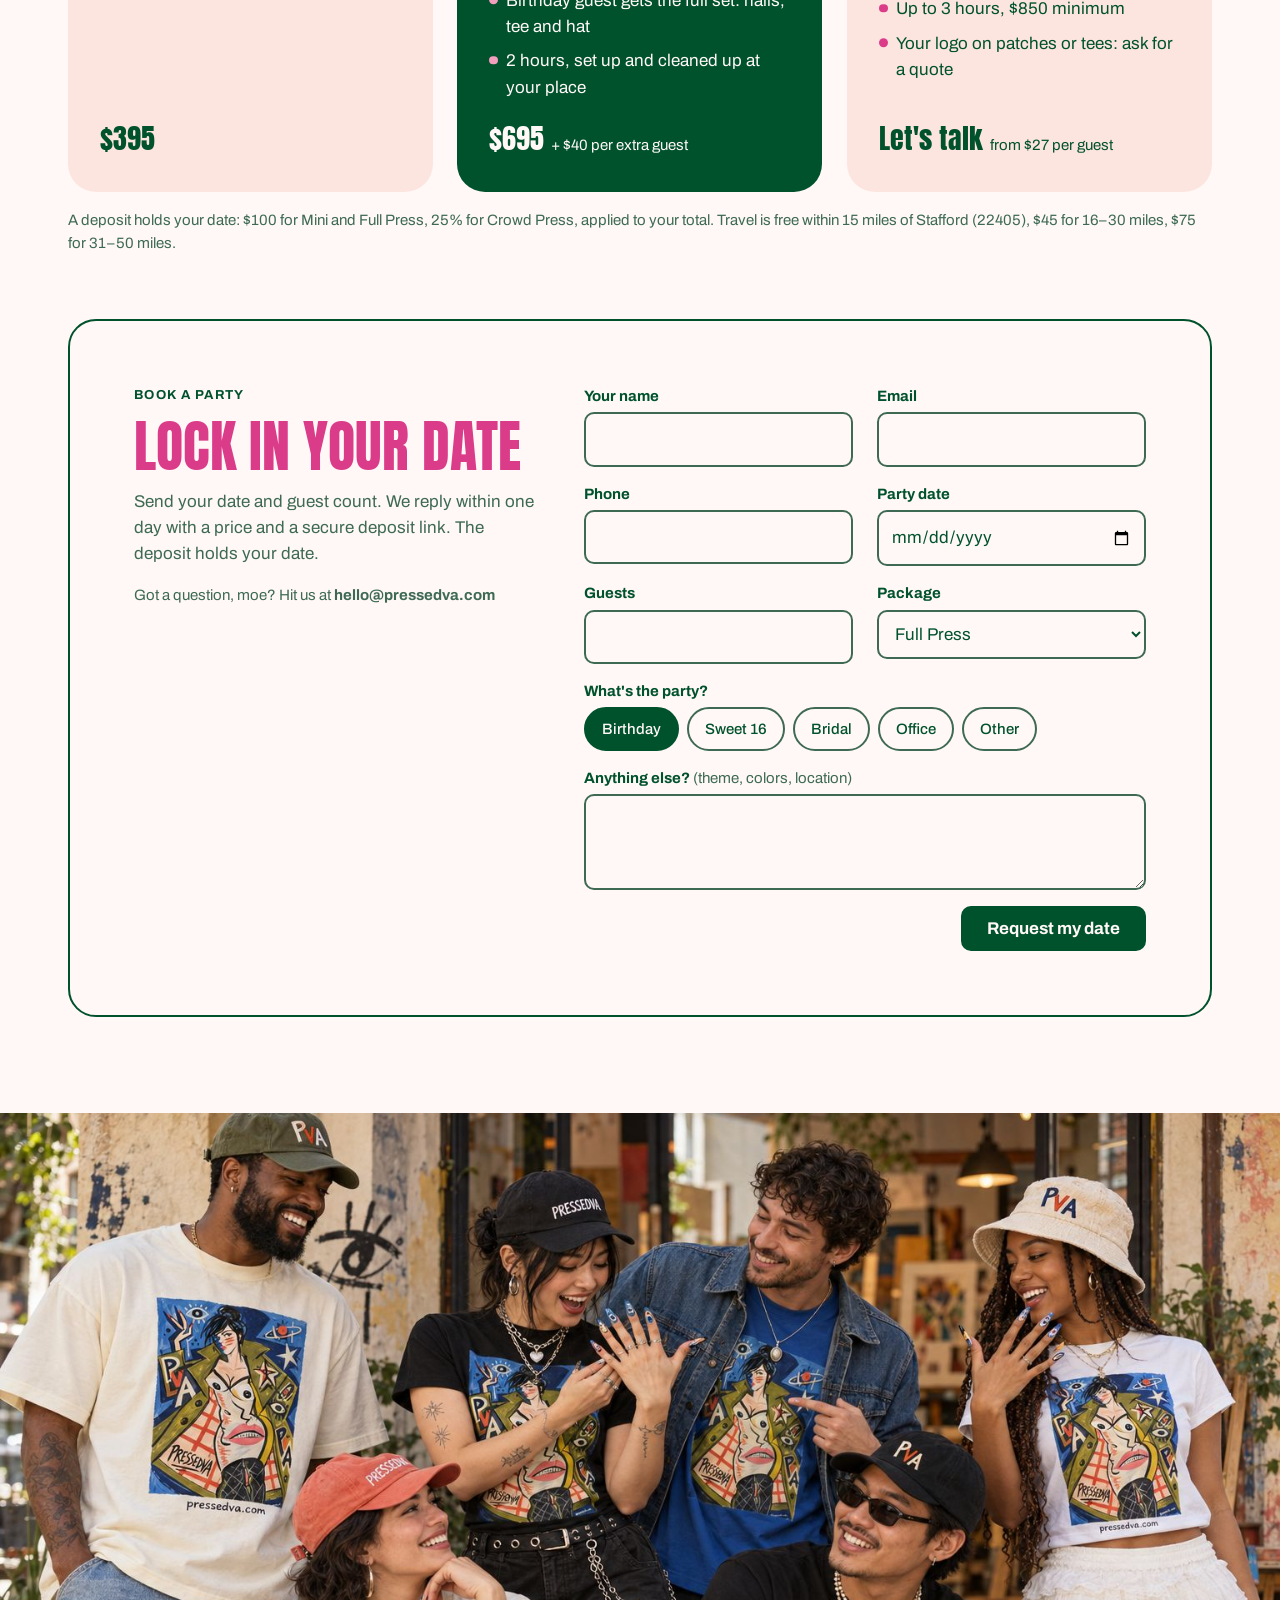
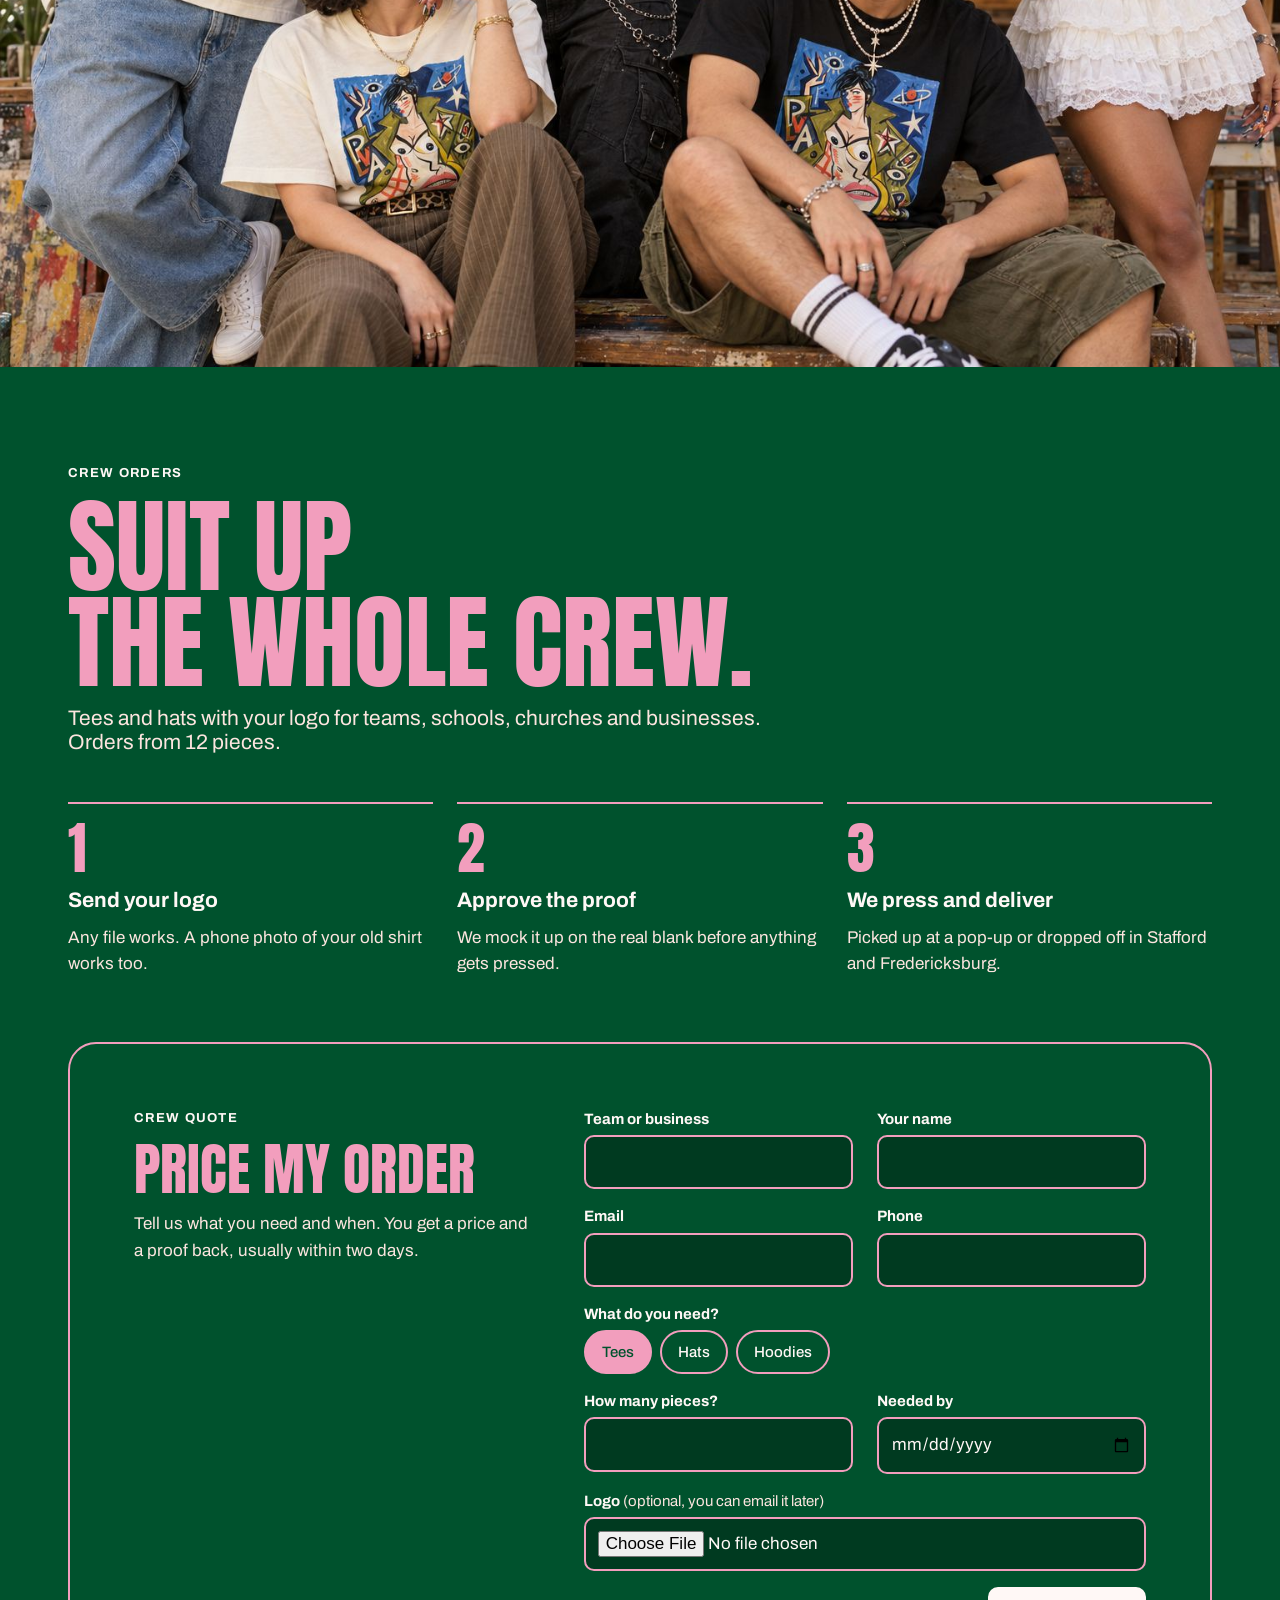
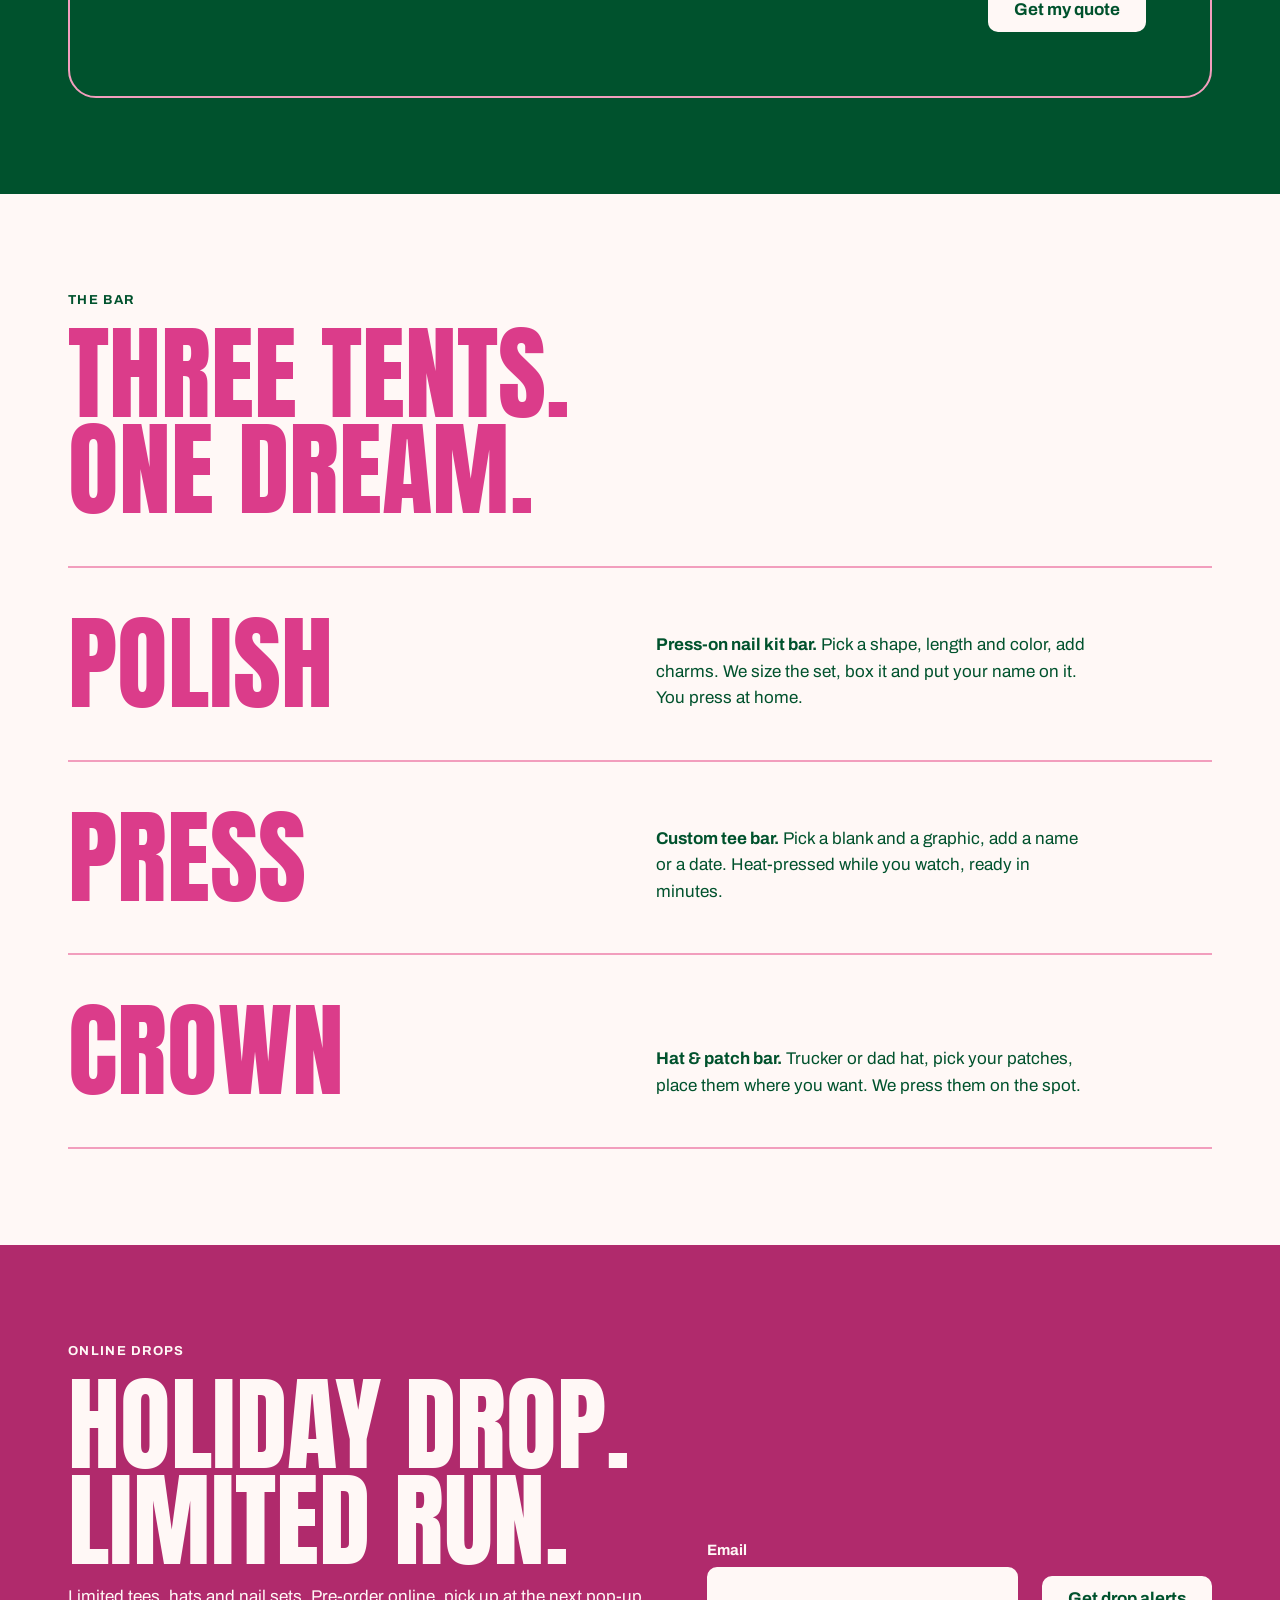
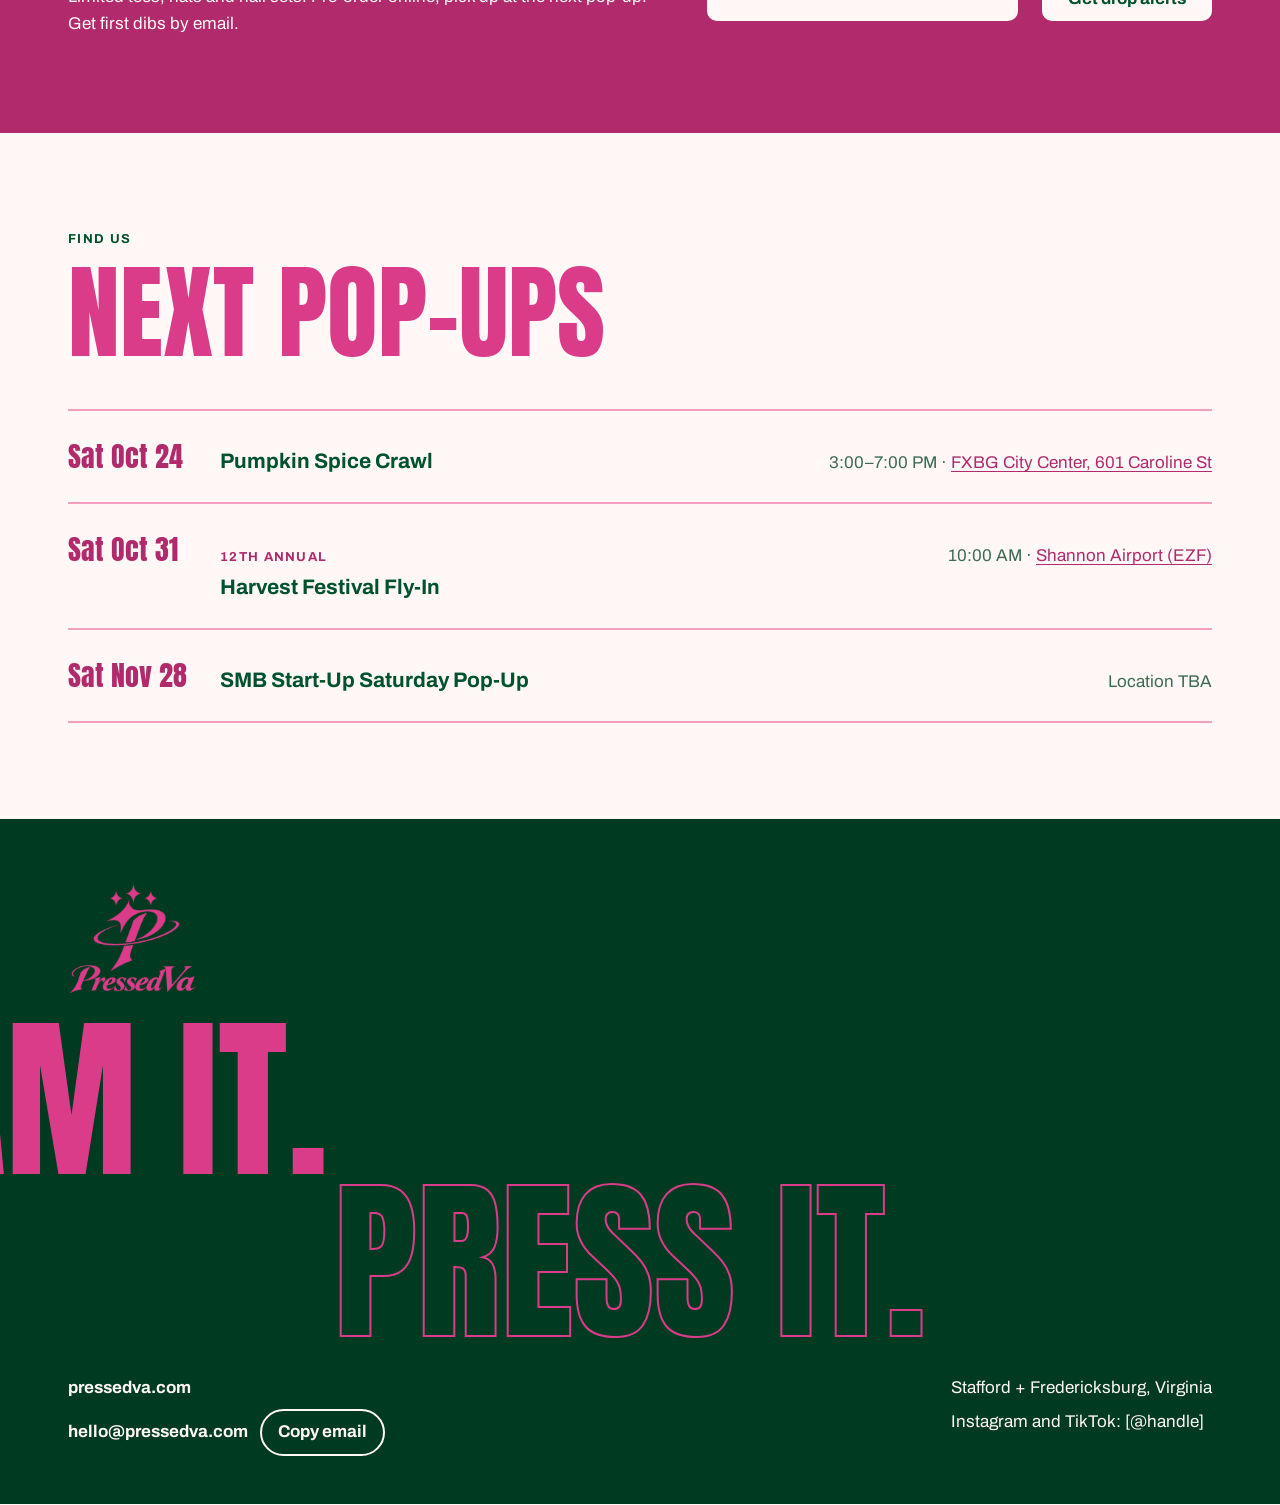
==== commit 0d573315: "Add files via upload" ====
--- a/index.html
+++ b/index.html
@@ -169,6 +169,8 @@
 /* Footer */
 footer{background:var(--bg-deep);color:var(--text-on-dark);padding-block:var(--space-16) calc(var(--space-12) + env(safe-area-inset-bottom,0px))}
 footer .big{font-size:var(--text-footer);color:var(--accent);line-height:var(--leading-display)}
+.dates a.map{white-space:nowrap;color:var(--accent-text);text-decoration:underline;text-underline-offset:.2em;text-decoration-thickness:1px}
+.dates a.map:hover{text-decoration-thickness:2px}
 .dates .kick{display:block;font-size:var(--text-xs);font-weight:var(--weight-bold);letter-spacing:var(--tracking-caps);text-transform:uppercase;color:var(--accent-text);margin-bottom:var(--space-1)}
 .bleed{margin:0;width:100%}
 .bleed img{display:block;width:100%;height:auto}
@@ -398,9 +400,9 @@
         <h2 class="display" id="find-title">Next pop-ups</h2>
       </div>
       <ul class="dates reveal">
-        <li><span class="d">Sat Oct 24</span><span class="w">Pumpkin Spice Crawl</span><span class="muted">3:00–7:00 PM</span></li>
-        <li><span class="d">Sat Oct 31</span><span class="w"><small class="kick">12th annual</small>Harvest Festival Fly-In</span><span class="muted">10:00 AM · Shannon Airport (EZF)</span></li>
-        <li><span class="d">Sat Nov 28</span><span class="w">SMB Start-Up Saturday Pop-Up</span><span class="muted">[Place]</span></li>
+        <li><span class="d">Sat Oct 24</span><span class="w">Pumpkin Spice Crawl</span><span class="muted">3:00–7:00 PM · <a class="map" href="https://www.google.com/maps/search/?api=1&amp;query=601%20Caroline%20St%2C%20Fredericksburg%2C%20VA%2022401" target="_blank" rel="noopener" aria-label="Directions to FXBG City Center, 601 Caroline St (opens Google Maps)">FXBG City Center, 601 Caroline St</a></span></li>
+        <li><span class="d">Sat Oct 31</span><span class="w"><small class="kick">12th annual</small>Harvest Festival Fly-In</span><span class="muted">10:00 AM · <a class="map" href="https://www.google.com/maps/search/?api=1&amp;query=Shannon%20Airport%2C%20Fredericksburg%2C%20VA" target="_blank" rel="noopener" aria-label="Directions to Shannon Airport (EZF) (opens Google Maps)">Shannon Airport (EZF)</a></span></li>
+        <li><span class="d">Sat Nov 28</span><span class="w">SMB Start-Up Saturday Pop-Up</span><span class="muted">Location TBA</span></li>
       </ul>
     </div>
   </section>
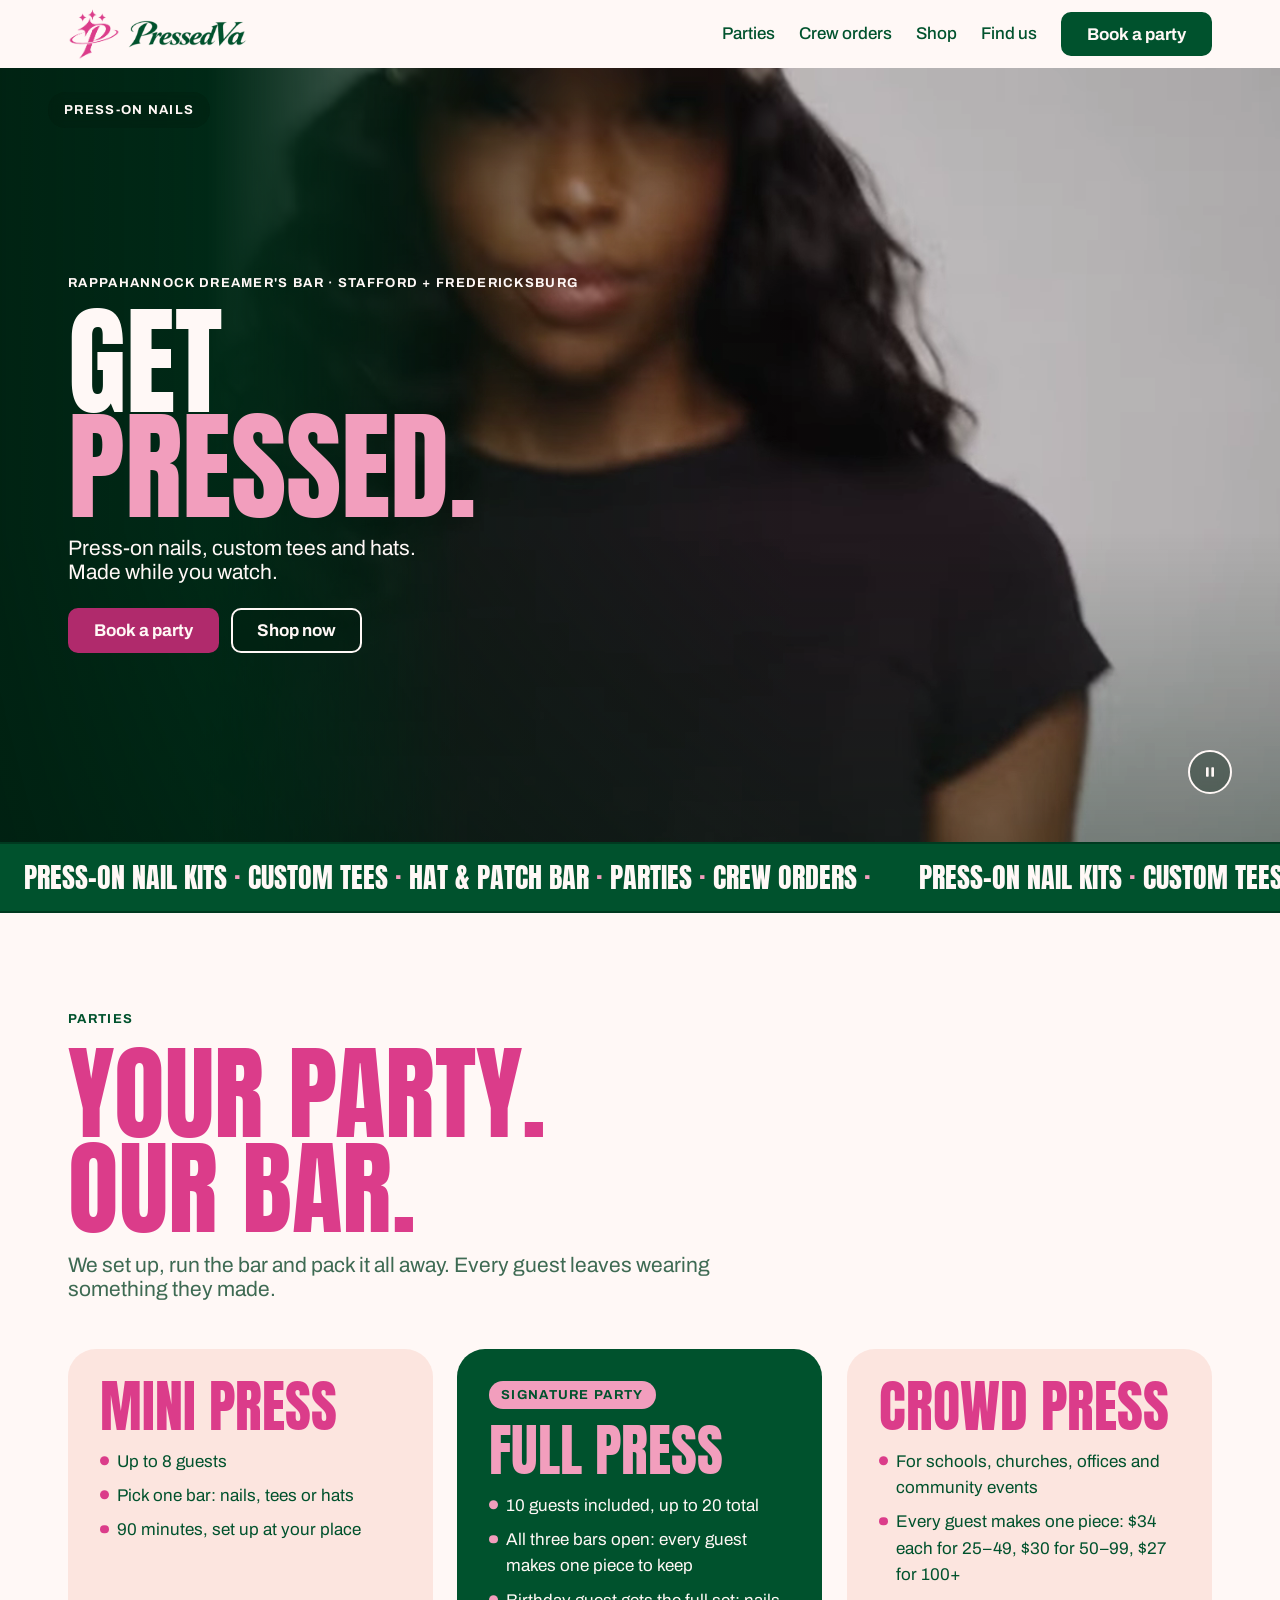
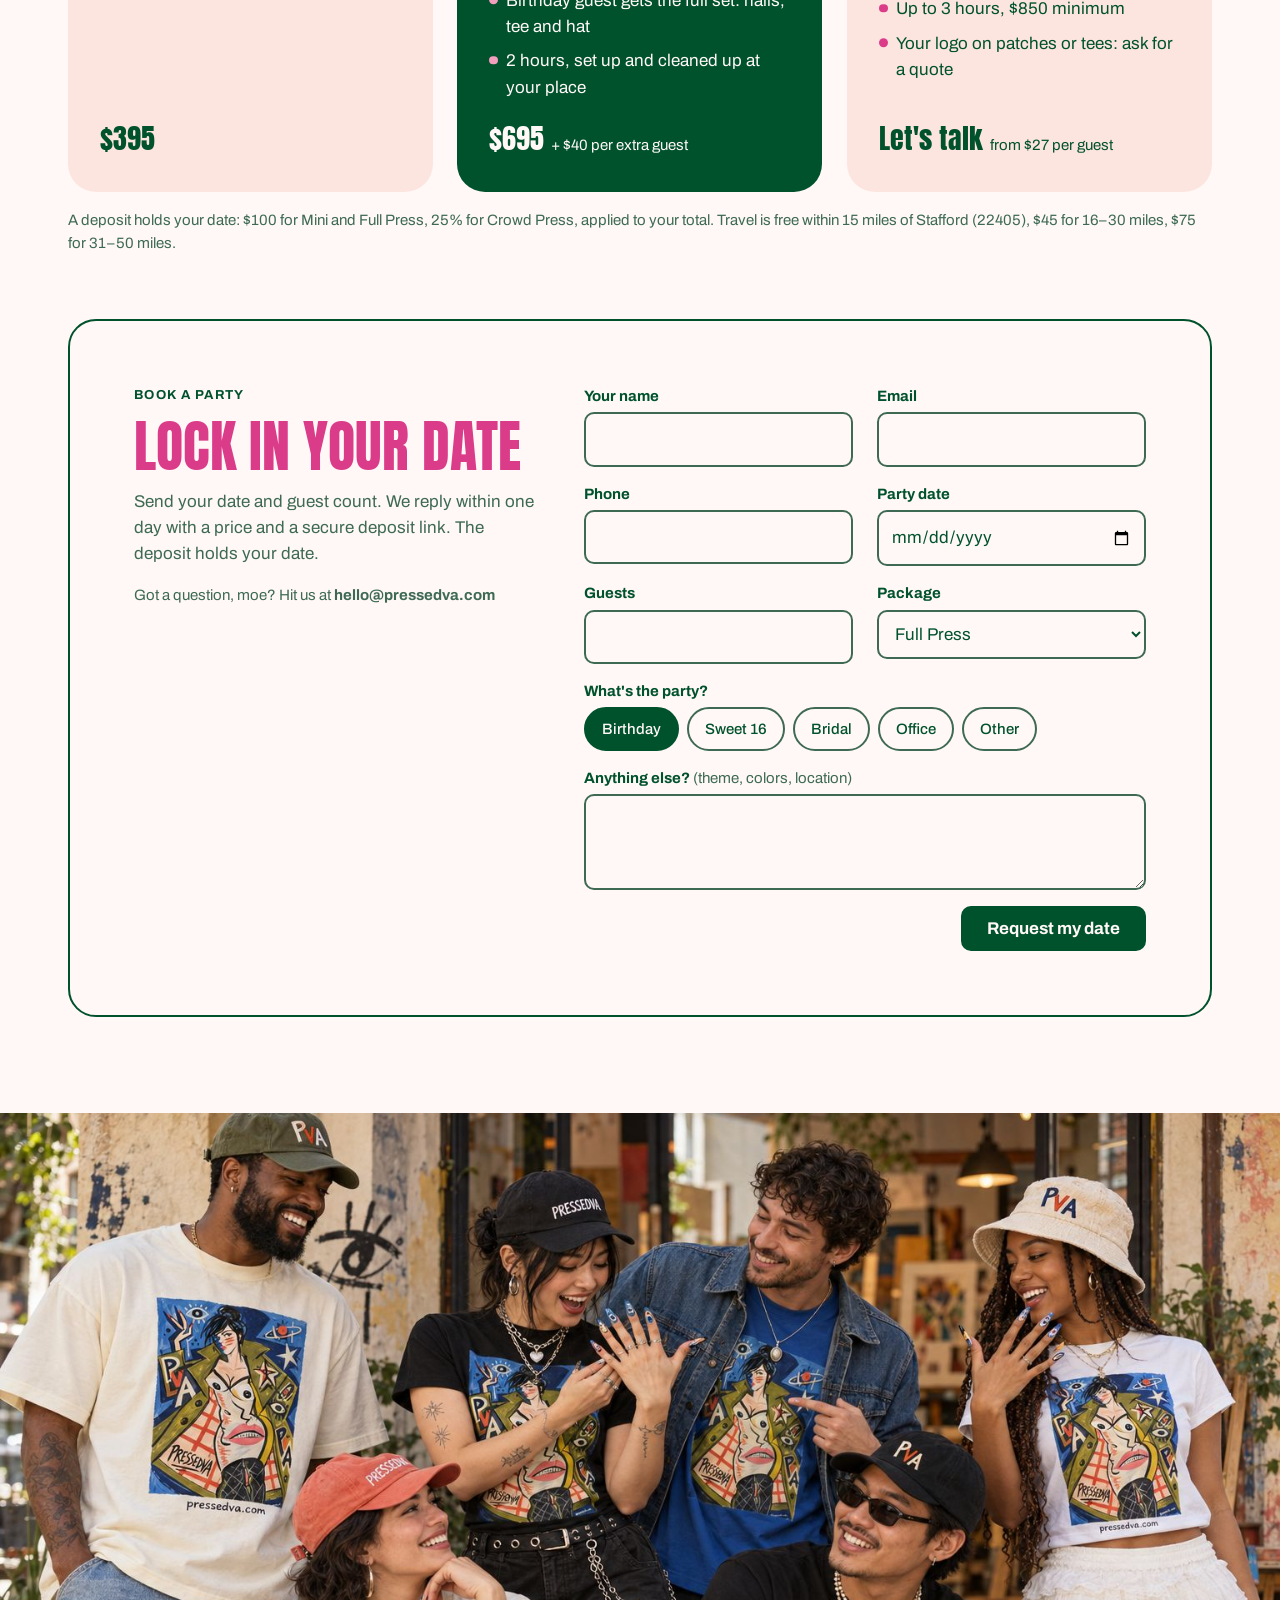
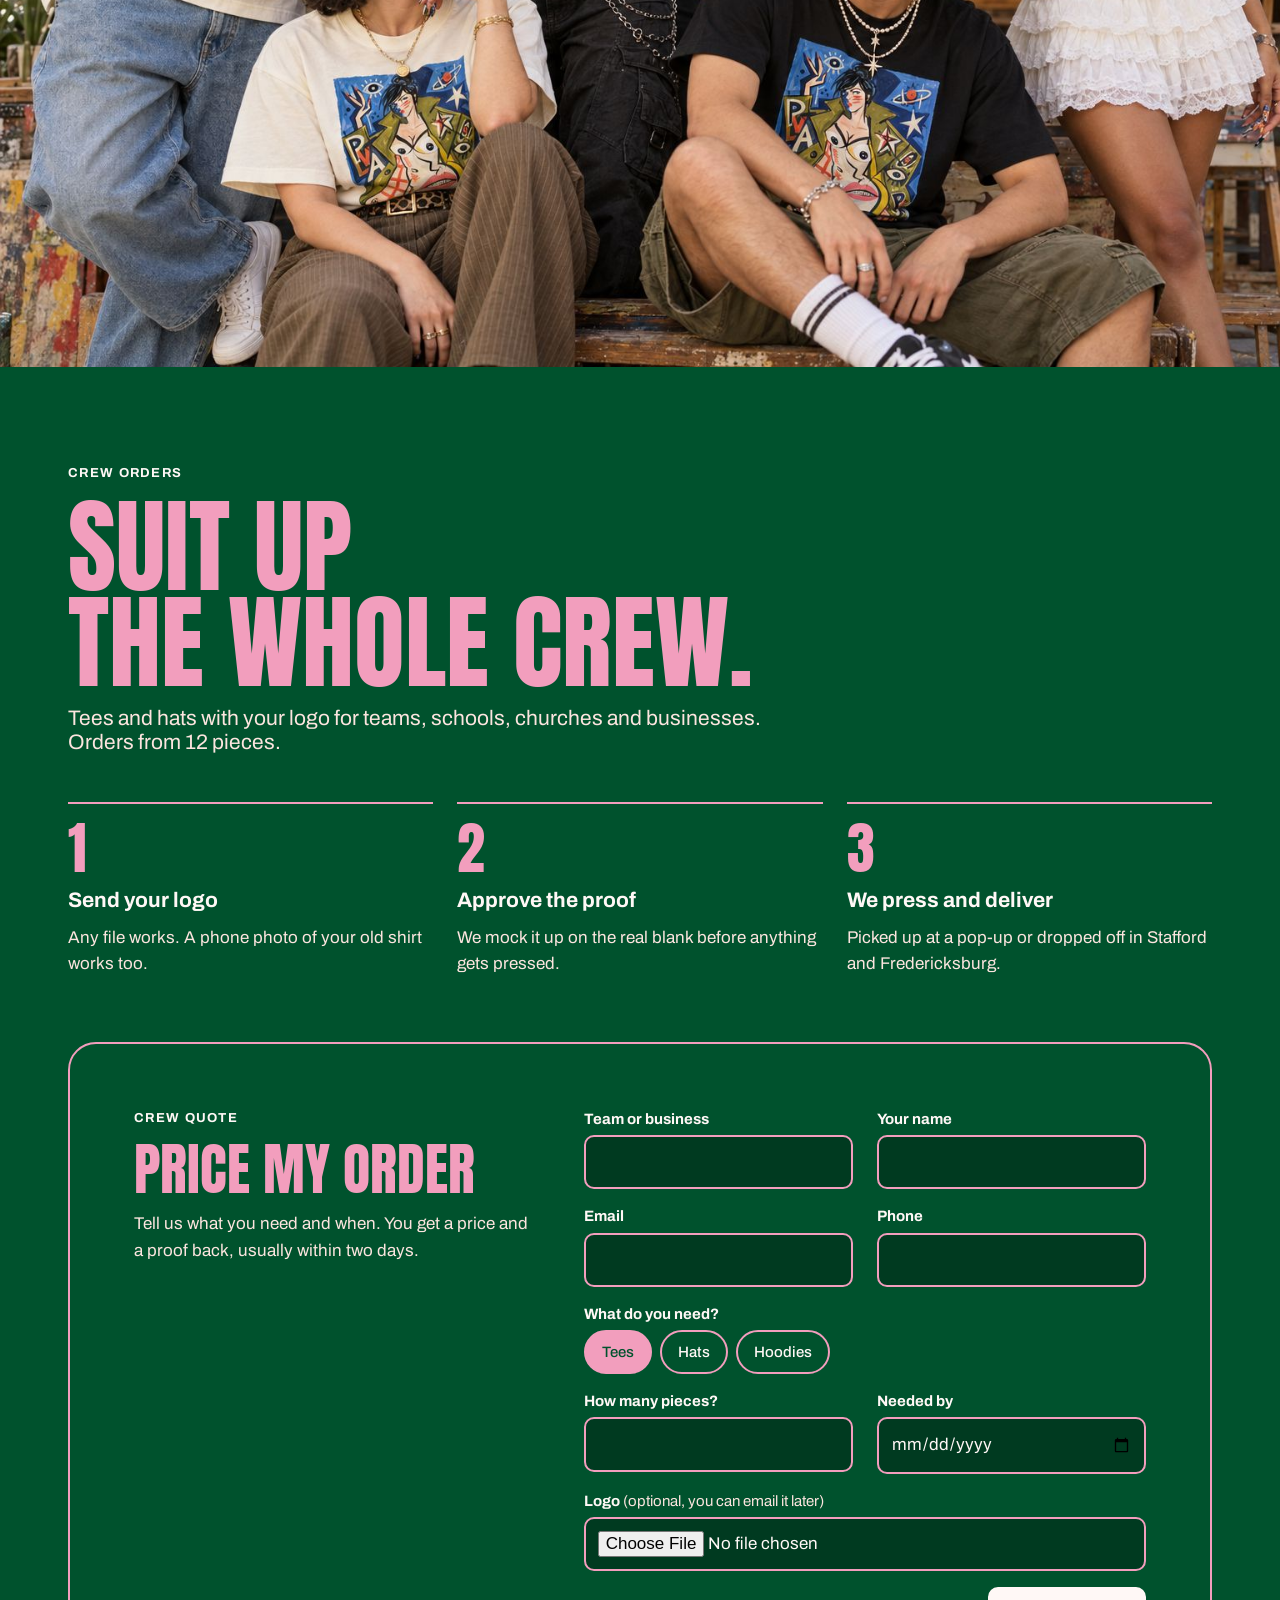
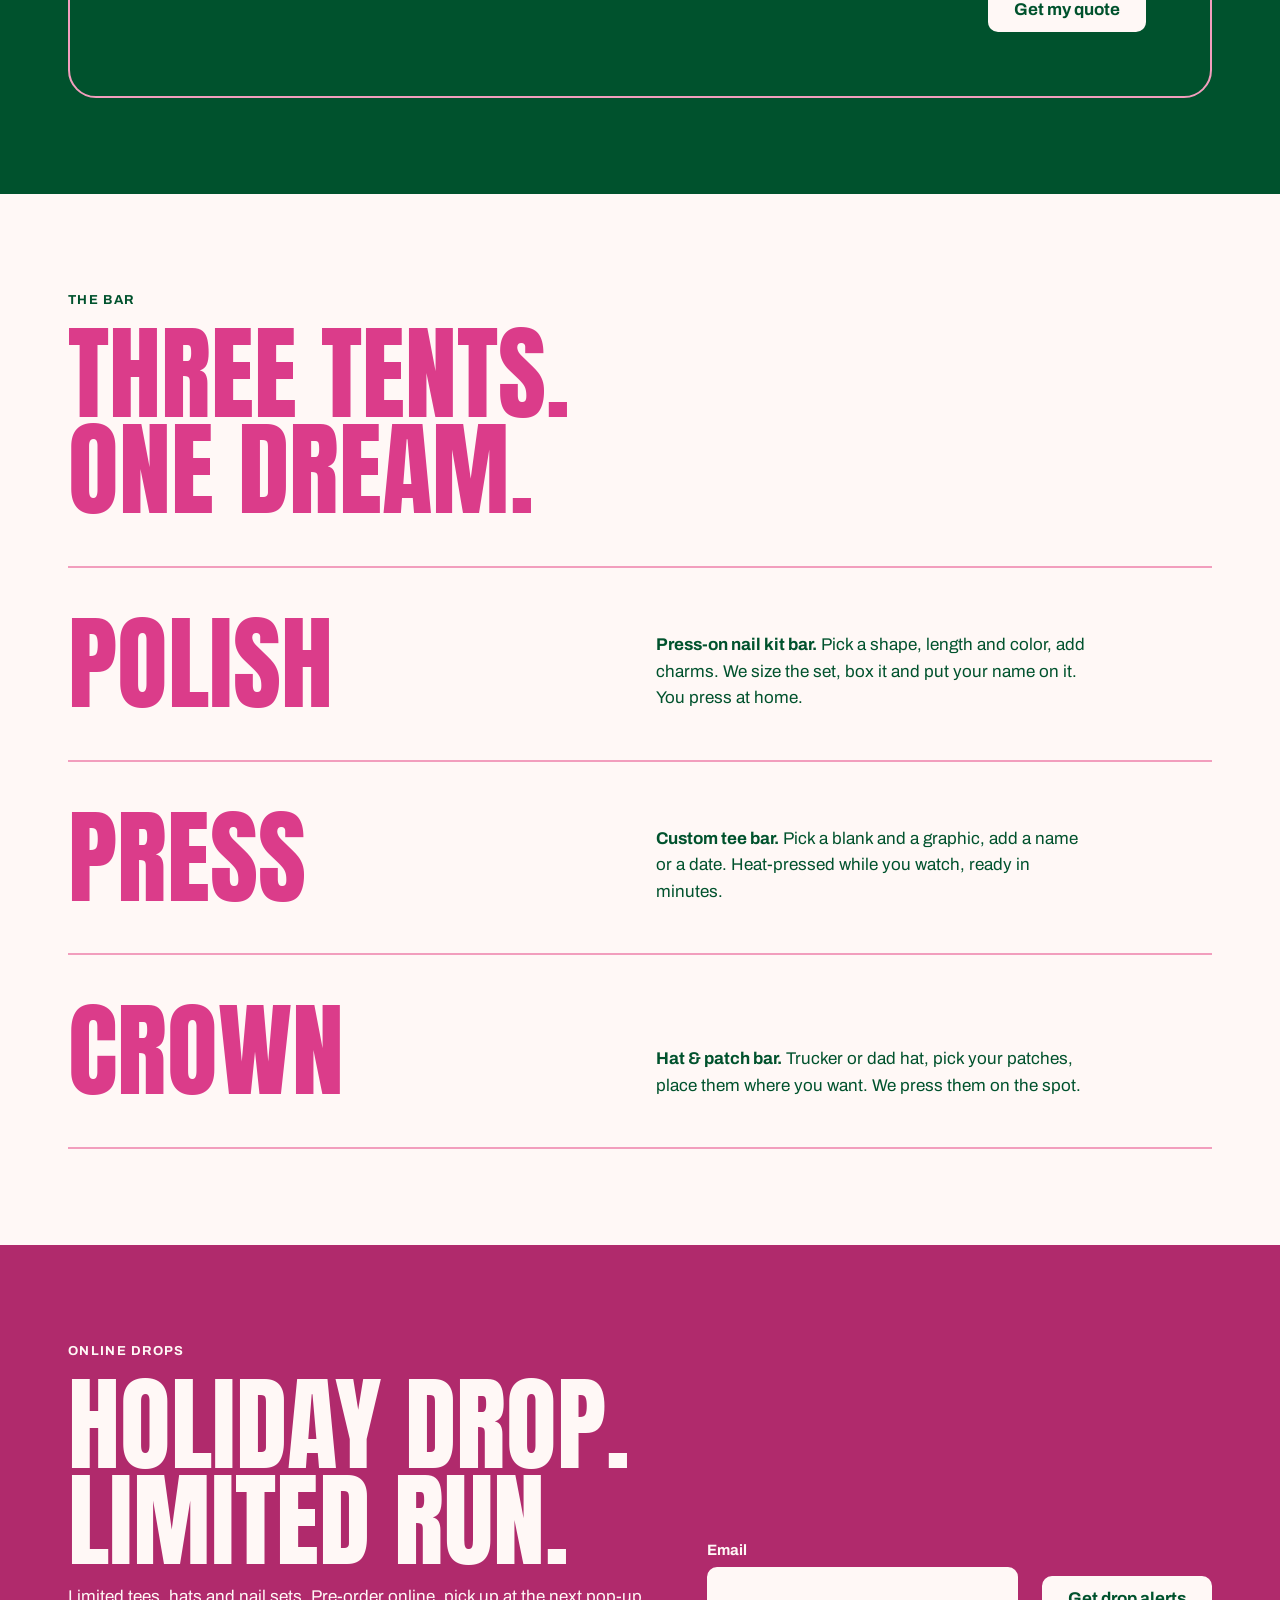
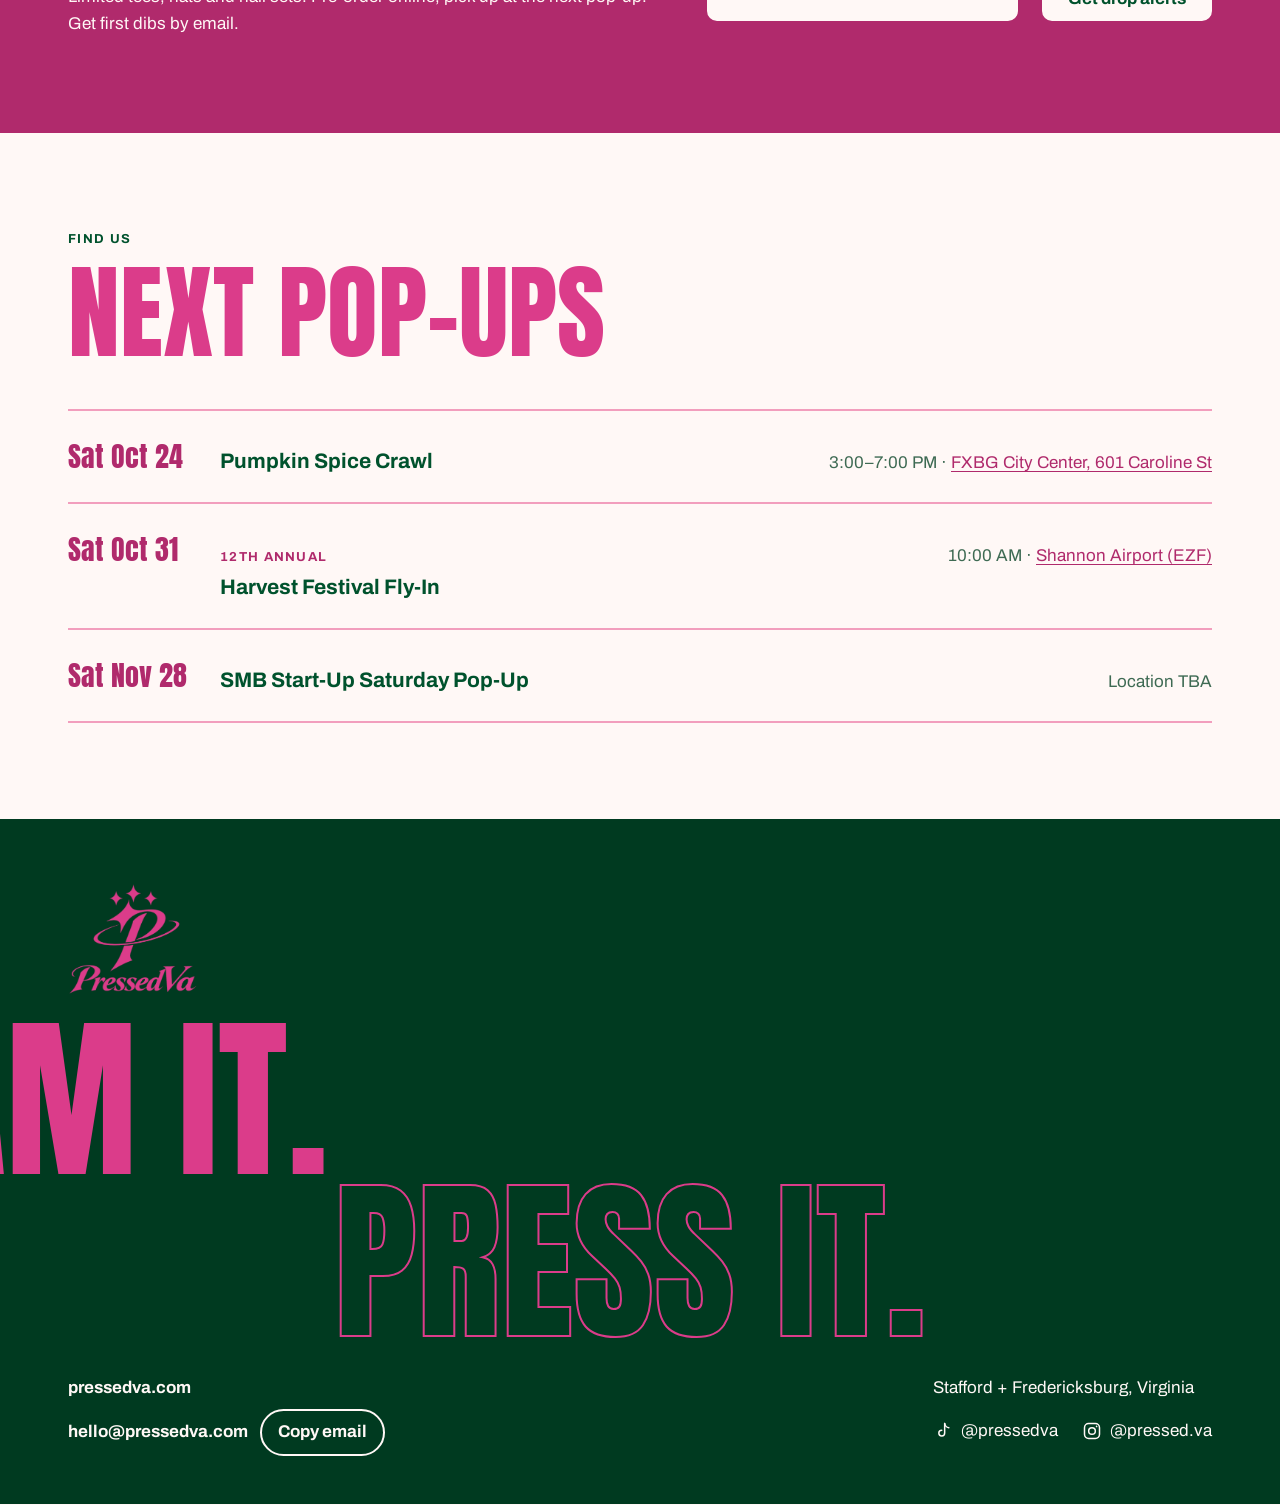
==== commit dc239460: "Add files via upload" ====
--- a/index.html
+++ b/index.html
@@ -188,6 +188,10 @@
 .reveal{transition:opacity var(--duration-slow) var(--ease-out),transform var(--duration-slow) var(--ease-out)}
 .js .reveal.pre{opacity:.001;transform:translateY(1.5rem)}
 @media (prefers-reduced-motion:reduce){.track{animation:none}.js .reveal.pre{opacity:1;transform:none}}
+.social{display:flex;flex-wrap:wrap;gap:var(--space-1) var(--space-6)}
+.social a{display:inline-flex;align-items:center;gap:var(--space-2);min-height:var(--touch-min);text-decoration:none}
+.social a:hover span{text-decoration:underline}
+.social svg{width:1.25rem;height:1.25rem;flex:none}
 </style>
 </head>
 <body>
@@ -419,7 +423,7 @@
       </div>
       <div style="display:flex;flex-direction:column;gap:var(--space-2)">
         <span>Stafford + Fredericksburg, Virginia</span>
-        <span>Instagram and TikTok: [@handle]</span>
+        <div class="social" aria-label="PRESSED on social"><a href="https://www.tiktok.com/@pressedva" target="_blank" rel="noopener" aria-label="TikTok @pressedva"><svg viewBox="0 0 24 24" aria-hidden="true" fill="none" stroke="currentColor" stroke-width="1.8" stroke-linecap="round" stroke-linejoin="round"><path d="M14 3v11.5a3.5 3.5 0 1 1-3.5-3.5"/><path d="M14 3c.4 2.6 2.4 4.6 5 5"/></svg><span>@pressedva</span></a><a href="https://www.instagram.com/pressed.va/" target="_blank" rel="noopener" aria-label="Instagram @pressed.va"><svg viewBox="0 0 24 24" aria-hidden="true" fill="none" stroke="currentColor" stroke-width="1.8"><rect x="3" y="3" width="18" height="18" rx="5"/><circle cx="12" cy="12" r="4"/><circle cx="17.5" cy="6.5" r="1" fill="currentColor" stroke="none"/></svg><span>@pressed.va</span></a></div>
       </div>
     </div>
   </div>
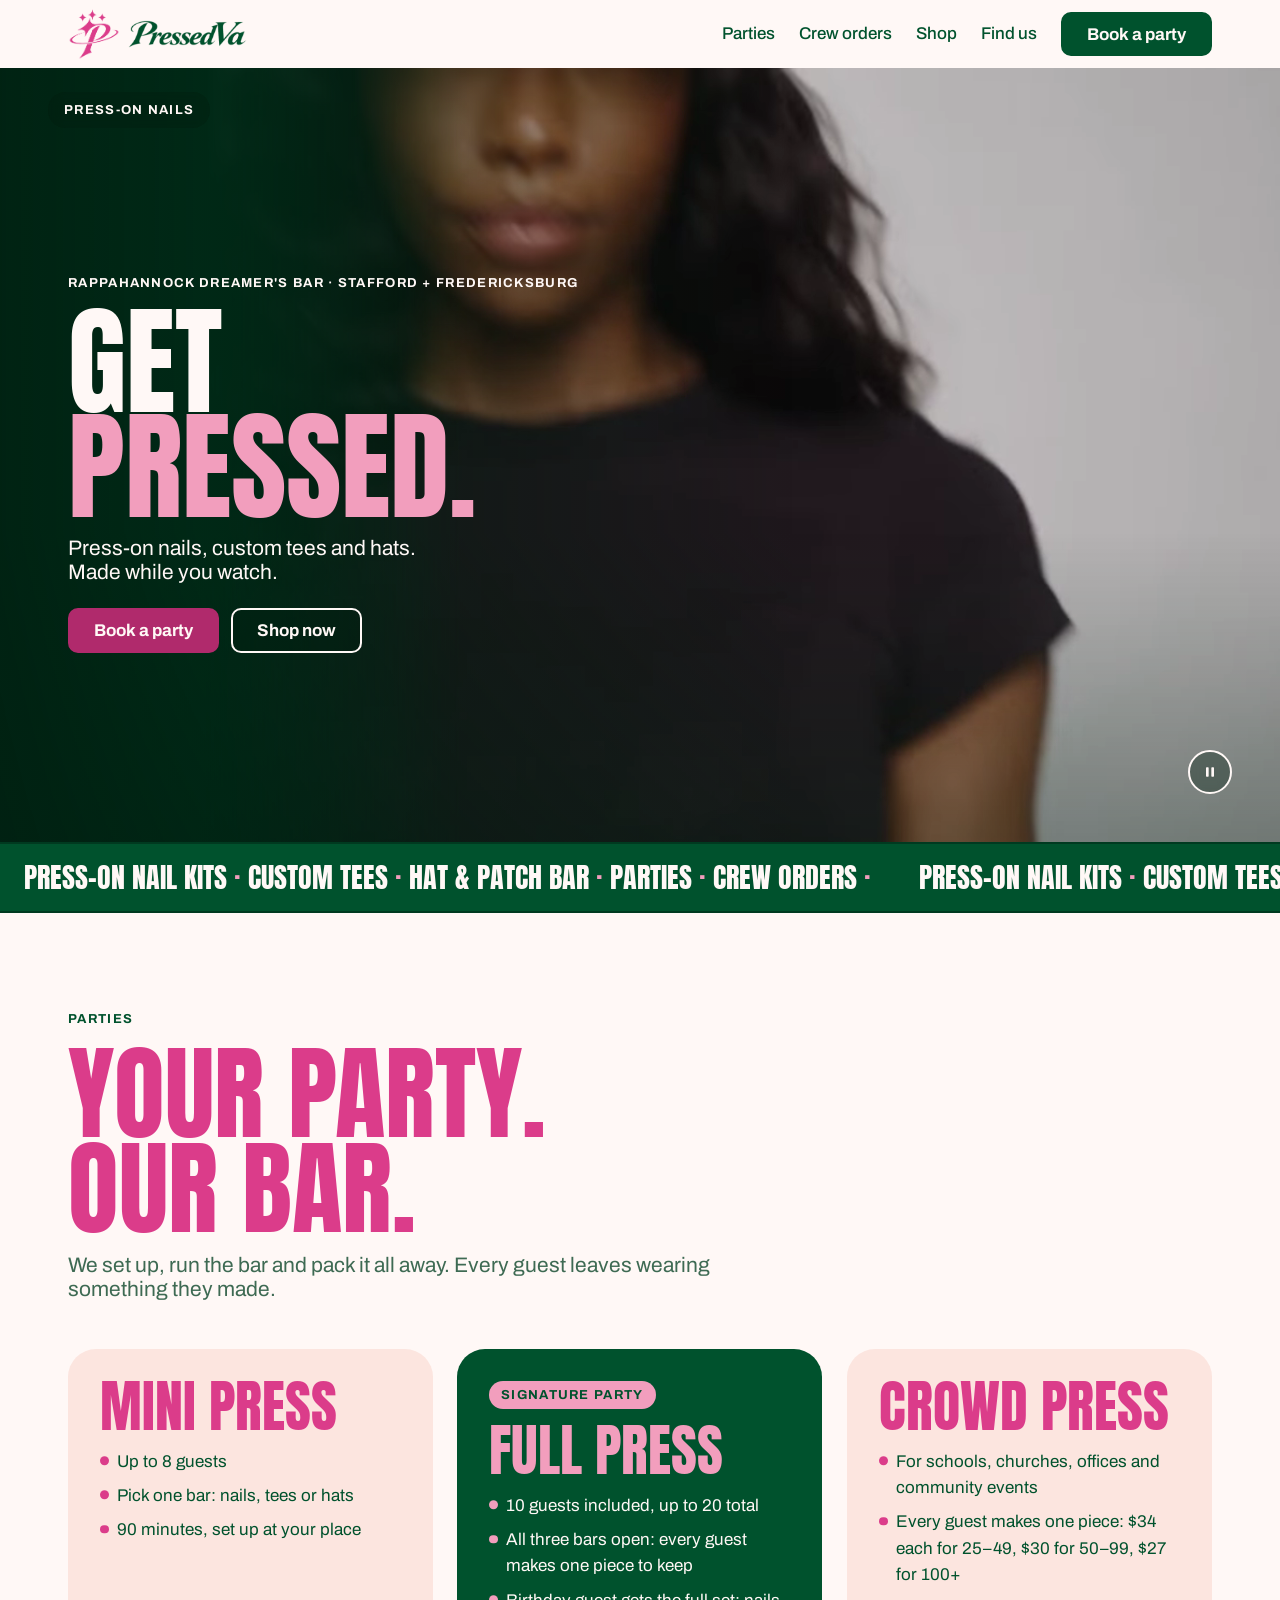
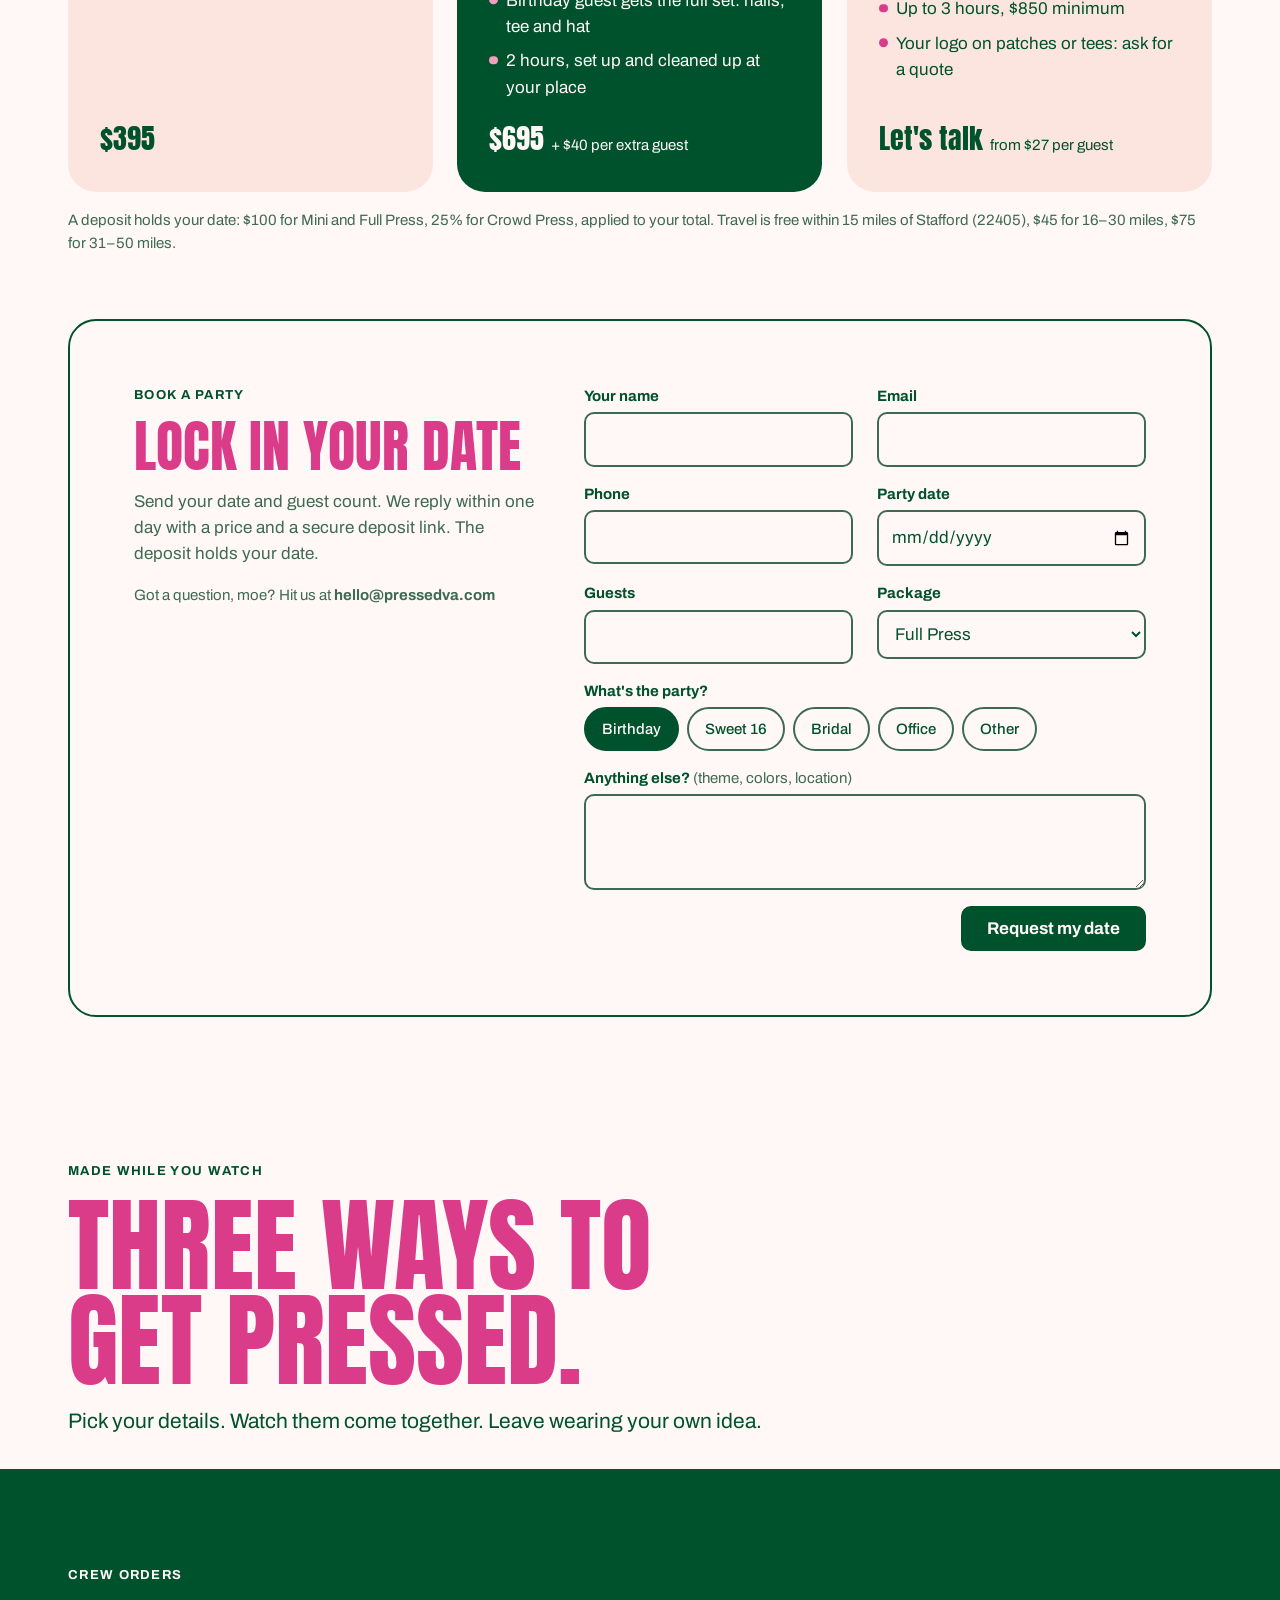
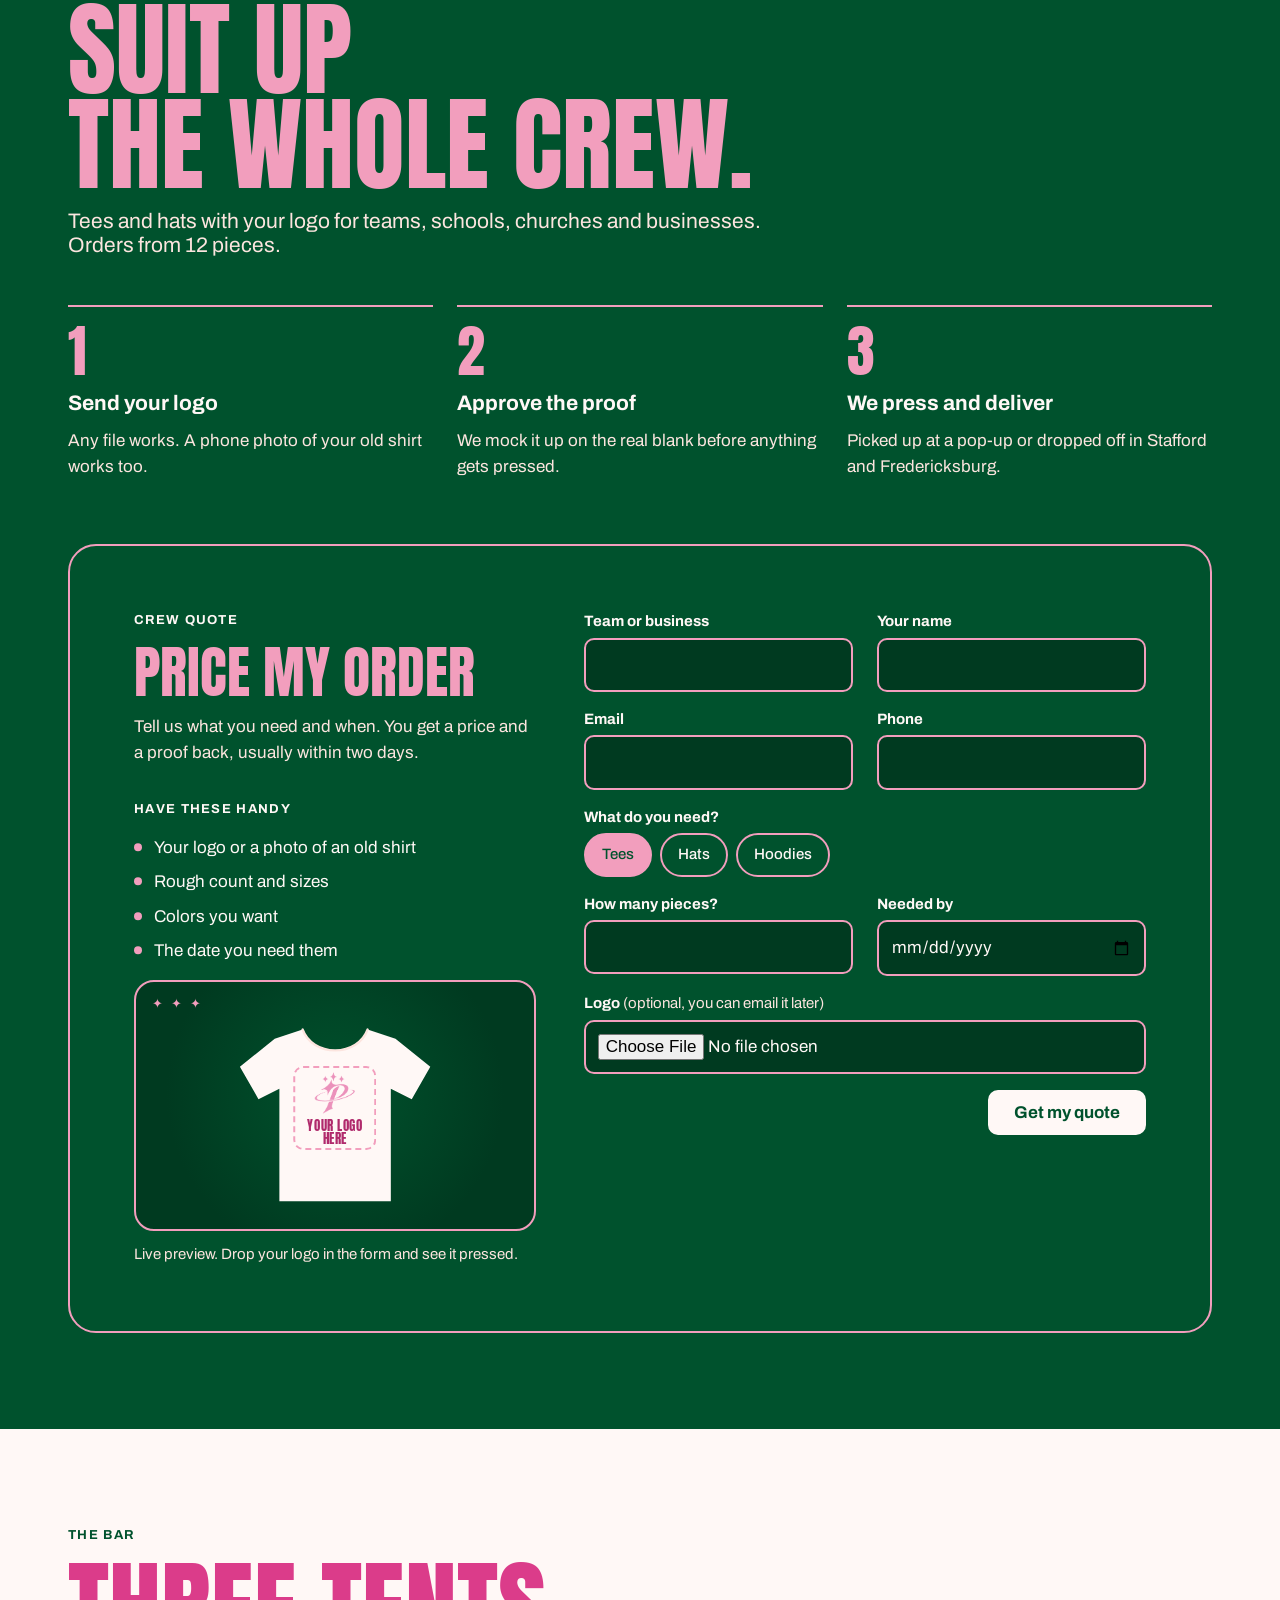
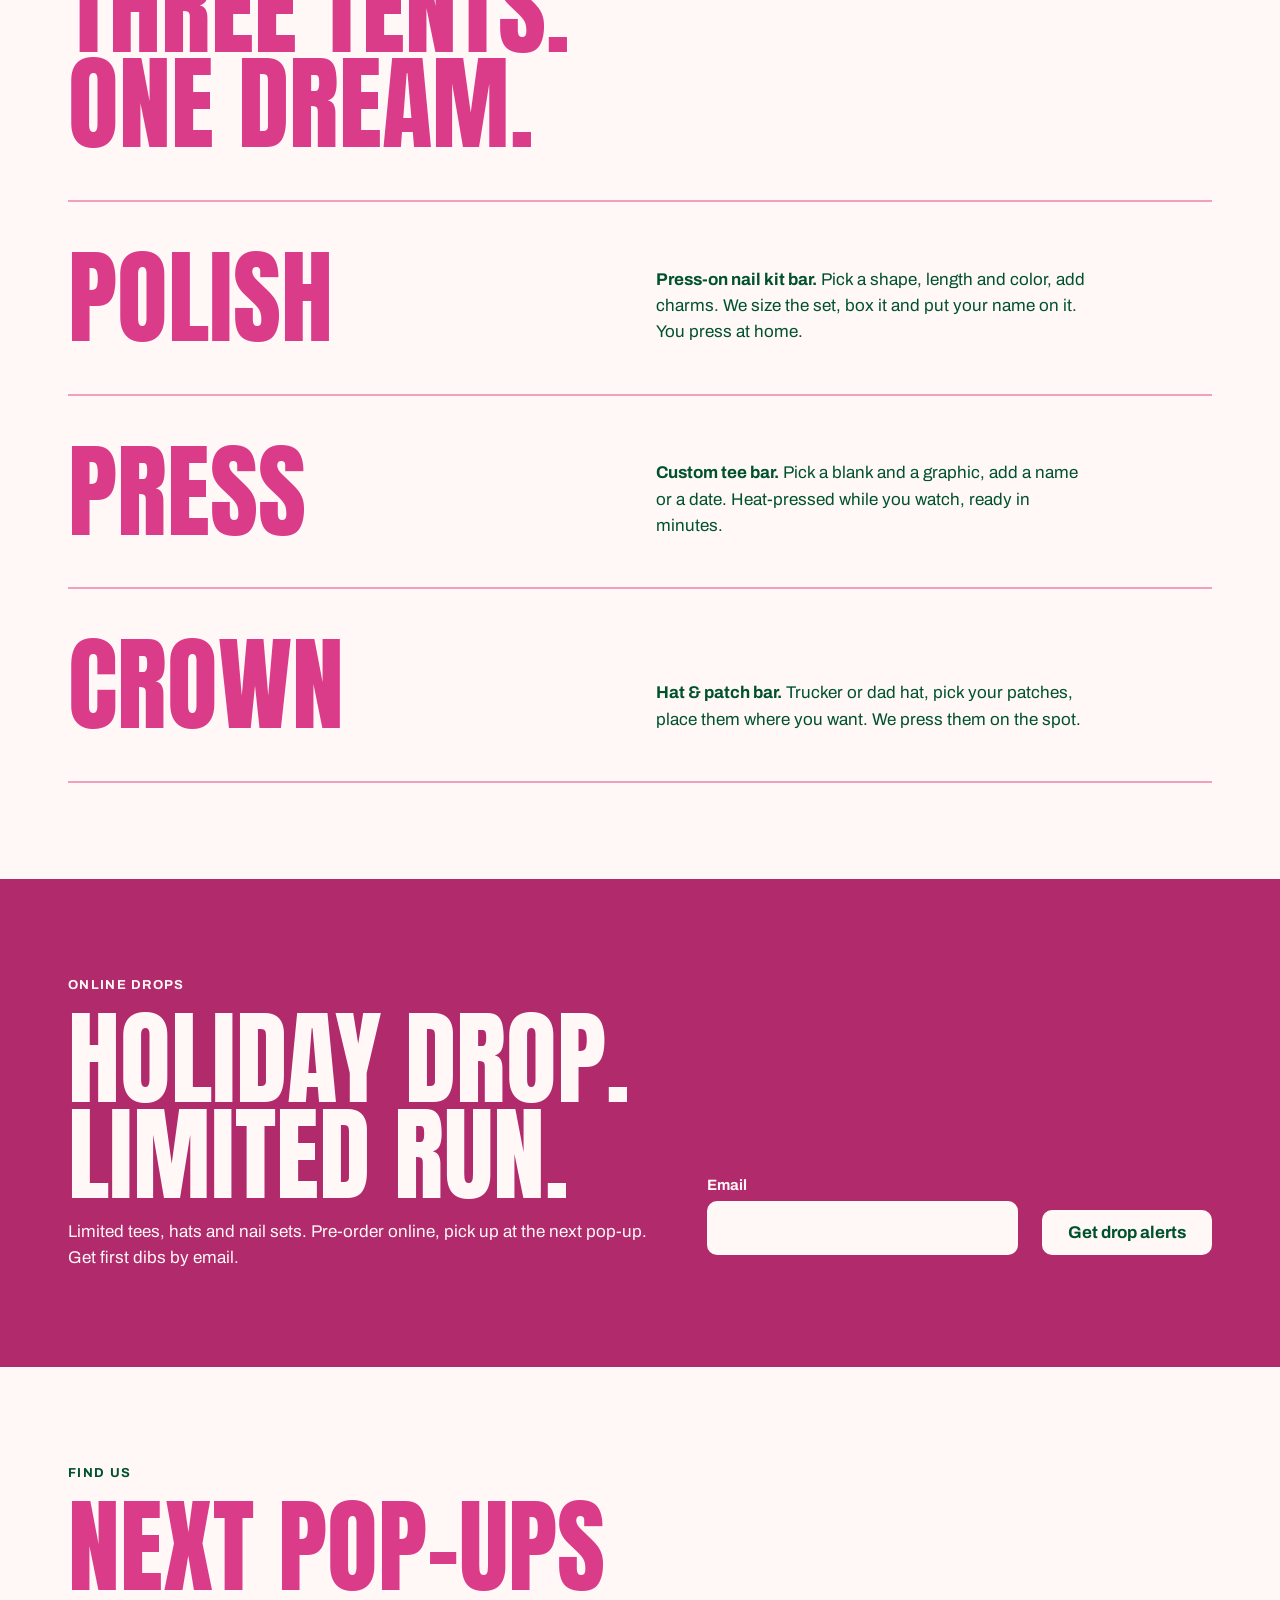
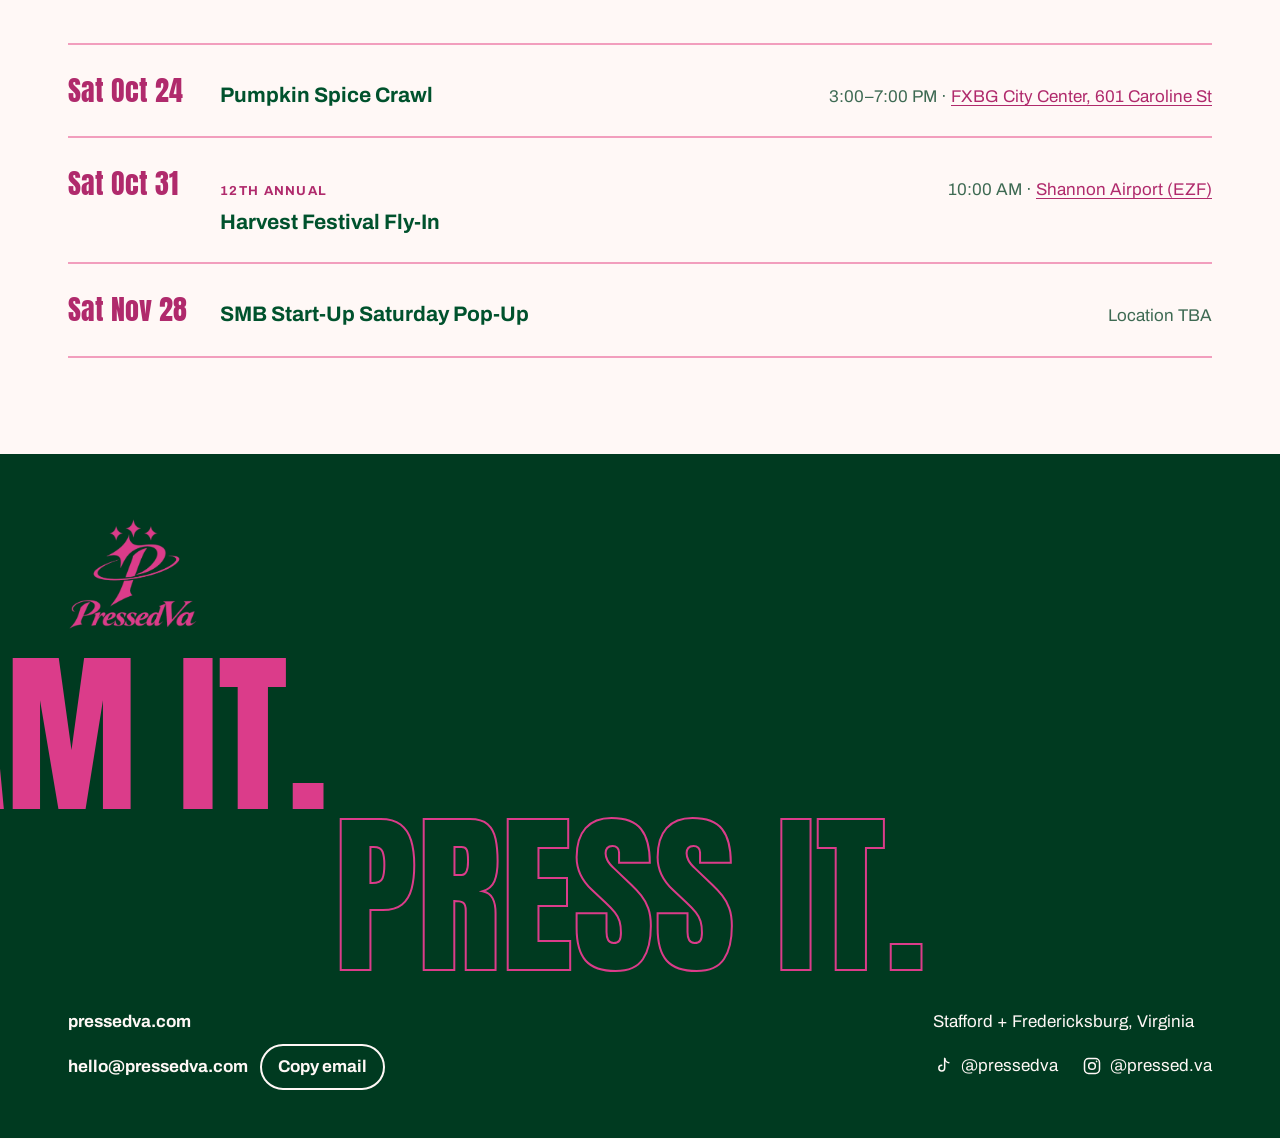
==== commit 8af62522: "Add files via upload" ====
--- a/index.html
+++ b/index.html
@@ -3,7 +3,7 @@
 <head>
 <meta charset="utf-8">
 <meta name="viewport" content="width=device-width, initial-scale=1, viewport-fit=cover">
-<title>PRESSED — Rappahannock Dreamer's Bar</title>
+<title>PressedVa — Rappahannock Dreamer's Bar</title>
 <meta name="description" content="Press-on nail kits, custom tees and hats made in front of you. Parties and crew orders in Stafford and Fredericksburg, VA.">
 <link rel="preconnect" href="https://fonts.googleapis.com">
 <link rel="preconnect" href="https://fonts.gstatic.com" crossorigin>
@@ -136,10 +136,46 @@
 .crew input,.crew select,.crew textarea{background:var(--pine);color:var(--chalk);border-color:var(--bubble)}
 .crew .chip span{border-color:var(--bubble)}
 .crew .chip input:checked+span{background:var(--bubble);border-color:var(--bubble);color:var(--forest)}
+.sum{display:grid;grid-template-columns:max-content minmax(0,1fr);gap:var(--space-2) var(--space-6);margin:0}
+.sum dt{font-size:var(--text-xs);font-weight:var(--weight-bold);letter-spacing:var(--tracking-caps);text-transform:uppercase;opacity:.75;padding-top:.2em}
+.sum dd{margin:0;overflow-wrap:anywhere}
+@media (max-width:480px){.sum{grid-template-columns:minmax(0,1fr);gap:0}.sum dd{margin-bottom:var(--space-3)}}
 .crew .done{background:var(--pine)}
 .crew .done h4{color:var(--bubble)}
 .crew .err{color:var(--bubble)}
 .crew .muted{color:var(--blush)}
+.qside{display:none}
+@media (min-width:901px){
+  .formcard>div:first-child{height:100%}
+  .qside{display:flex;flex-direction:column;gap:var(--space-4);margin-top:var(--space-4);flex:1}
+  .qlist{list-style:none;margin:0;padding:0;display:grid;gap:var(--space-2);color:var(--chalk)}
+  .qlist li{display:flex;gap:var(--space-3);align-items:baseline}
+  .qlist li::before{content:"";flex:none;width:var(--space-2);height:var(--space-2);border-radius:var(--radius-full);background:var(--bubble);transform:translateY(-.1em)}
+  .mock{margin:auto 0 0;display:flex;flex-direction:column;gap:var(--space-3)}
+  .mock-stage{position:relative;aspect-ratio:16/10;border-radius:var(--radius-md);background:radial-gradient(circle at 50% 45%,var(--forest) 0%,var(--pine) 70%);border:var(--border-width) solid var(--bubble);overflow:hidden}
+  .mock-stage::before{content:"\2726  \2726  \2726";position:absolute;top:var(--space-3);left:var(--space-4);color:var(--bubble);font-size:var(--text-xs);letter-spacing:.2em}
+  .mock .g{position:absolute;inset:6% 0 0;margin:auto;height:94%;width:auto;display:none;transition:opacity var(--duration-base) var(--ease-out)}
+  .mock[data-g="tee"] .g-tee,.mock[data-g="hoodie"] .g-hoodie,.mock[data-g="hat"] .g-hat{display:block}
+  .mock .gf{fill:var(--chalk)}
+  .mock .gb{fill:var(--blush)}
+  .mock .gs{fill:none;stroke:var(--blush);stroke-width:2;stroke-linecap:round}
+  .mock .gs2{fill:var(--blush)}
+  .mock .gbill{fill:var(--bubble)}
+  .mock[data-g="hat"] .ph span{display:none}
+  .mock[data-g="hat"] .ph img{width:70%}
+  .print{position:absolute;left:50%;transform:translateX(-50%);display:grid;place-items:center;transition:top var(--duration-slow) var(--ease-out),width var(--duration-slow) var(--ease-out)}
+  .mock[data-g="tee"] .print{top:34%;width:21%;aspect-ratio:1}
+  .mock[data-g="hoodie"] .print{top:44%;width:17%;aspect-ratio:1}
+  .mock[data-g="hat"] .print{top:37%;width:14%;aspect-ratio:1}
+  .print .ph{width:100%;height:100%;display:grid;place-items:center;align-content:center;gap:var(--space-1);border:var(--border-width) dashed var(--bubble);border-radius:var(--radius-sm);text-align:center}
+  .print .ph img{width:55%;height:auto;opacity:.55}
+  .print .ph span{font-family:var(--font-display);font-size:var(--text-xs);line-height:1;color:var(--berry);text-transform:uppercase;letter-spacing:.04em}
+  .print .up{width:100%;height:100%;object-fit:contain;animation:press var(--duration-slow) var(--ease-out)}
+  .print .file{font-size:var(--text-xs);color:var(--forest);font-weight:var(--weight-bold);text-align:center;word-break:break-word}
+  .mock.has-logo .ph{display:none}
+  .mock figcaption{font-size:var(--text-sm);color:var(--blush)}
+  @keyframes press{from{transform:scale(1.25);opacity:0}to{transform:none;opacity:1}}
+}
 
 /* Bars */
 .bars{display:flex;flex-direction:column}
@@ -192,13 +228,33 @@
 .social a{display:inline-flex;align-items:center;gap:var(--space-2);min-height:var(--touch-min);text-decoration:none}
 .social a:hover span{text-decoration:underline}
 .social svg{width:1.25rem;height:1.25rem;flex:none}
+
+/* Three-bar editorial experience */
+.experience{background:var(--bg-base);padding-top:var(--space-12)}
+.experience-head{padding-bottom:var(--space-8)}
+.experience-head{display:flex;flex-direction:column;gap:var(--space-4)}
+.experience-head h2{font-size:var(--text-3xl);color:var(--accent)}
+.experience-head p:last-child{max-width:var(--content-max);font-size:var(--text-lg)}
+.experience-grid{display:grid;grid-template-columns:repeat(3,minmax(0,1fr));background:var(--bg-deep);overflow:hidden}
+.experience-panel{position:relative;min-height:var(--experience-height);overflow:hidden;color:var(--text-on-dark)}
+.experience-media{position:absolute;inset:0;clip-path:var(--experience-angle)}
+.experience-media img,.experience-media video{width:100%;height:100%;object-fit:cover;position:absolute;inset:0}
+.experience-media video{opacity:0;transition:opacity var(--experience-fade)}
+.experience-panel.is-playing video{opacity:1}
+.experience-caption{position:absolute;inset:auto 0 0;padding:var(--space-8);background:linear-gradient(transparent,var(--scrim));padding-top:var(--space-16)}
+.experience-caption h3{font-family:var(--font-display);text-transform:uppercase;font-size:var(--text-3xl);line-height:1;color:var(--bubble)}
+.experience-caption p{font-size:var(--text-base);margin:var(--space-3) 0}
+.experience-caption a{color:var(--chalk);font-weight:var(--weight-bold);text-decoration:underline;text-underline-offset:var(--space-1)}
+.experience-play{position:absolute;top:var(--space-4);right:var(--space-4);background:var(--bg-base);color:var(--forest);border:0;border-radius:var(--radius-full);padding:var(--space-3);min-height:var(--touch-min);cursor:pointer}
+@media(max-width:760px){.experience-grid{grid-template-columns:1fr}.experience-panel{min-height:var(--experience-mobile-height)}.experience-media{clip-path:none}}
+
 </style>
 </head>
 <body>
 
 <header class="top">
   <div class="wrap">
-    <a class="mark" href="#top" aria-label="PressedVA home"><img src="media/mark.png" width="250" height="250" alt=""><img class="word" src="media/wordmark.png" width="348" height="82" alt=""></a>
+    <a class="mark" href="#top" aria-label="PressedVa home"><img src="media/mark.png" width="250" height="250" alt=""><img class="word" src="media/wordmark.png" width="348" height="82" alt=""></a>
     <nav class="nav" aria-label="Main">
       <a href="#parties">Parties</a>
       <a href="#crew">Crew orders</a>
@@ -308,7 +364,7 @@
           </form>
           <div class="done" id="partyForm-done" hidden tabindex="-1">
             <h4>Date requested</h4>
-            <p data-summary></p>
+            <dl class="sum" data-summary></dl>
             <p class="small">We reply from <span class="addr">hello@pressedva.com</span> within one day with your price and deposit link.</p>
           </div>
         </div>
@@ -316,9 +372,26 @@
     </div>
   </section>
 
-  <figure class="bleed">
-    <img src="media/crew-1536.jpg" srcset="media/crew-800.jpg 800w, media/crew-1536.jpg 1536w" sizes="100vw" width="1536" height="1024" loading="lazy" decoding="async" alt="Six friends on a stoop in PRESSED tees and PVA hats, showing off their press-on nails">
-  </figure>
+  <section class="experience" id="experience" aria-labelledby="experience-title">
+    <div class="wrap experience-head"><p class="eyebrow">Made while you watch</p><h2 class="display" id="experience-title">Three ways to<br>get pressed.</h2><p>Pick your details. Watch them come together. Leave wearing your own idea.</p></div>
+    <div class="experience-grid">
+      <article class="experience-panel experience-nails">
+        <div class="experience-media"><img src="media/experience-nails-poster.jpg" alt="Nails styled with the PressedVa collection" loading="lazy" width="800" height="1200"><video hidden data-ready="false" muted playsinline preload="none" poster="media/experience-nails-poster.jpg" aria-label="Nails production and finished styling reel"><source data-src="media/experience-nails.mp4" type="video/mp4"></video></div>
+        <div class="experience-caption"><h3>Nails</h3><p>Shape. Color. Charms. Your finishing touch.</p><a href="#book">Make it yours <span aria-hidden="true">↗</span></a></div>
+        <button type="button" class="experience-play" aria-label="Play nails reel" hidden>Play reel</button>
+      </article>
+      <article class="experience-panel experience-tees">
+        <div class="experience-media"><img src="media/experience-tees-poster.jpg" alt="Tees styled with the PressedVa collection" loading="lazy" width="800" height="1200"><video hidden data-ready="false" muted playsinline preload="none" poster="media/experience-tees-poster.jpg" aria-label="Tees production and finished styling reel"><source data-src="media/experience-tees.mp4" type="video/mp4"></video></div>
+        <div class="experience-caption"><h3>Tees</h3><p>Your graphic. Your fit. A fresh press.</p><a href="#book">Make it yours <span aria-hidden="true">↗</span></a></div>
+        <button type="button" class="experience-play" aria-label="Play tees reel" hidden>Play reel</button>
+      </article>
+      <article class="experience-panel experience-hats">
+        <div class="experience-media"><img src="media/experience-hats-poster.jpg" alt="Hats styled with the PressedVa collection" loading="lazy" width="800" height="1200"><video hidden data-ready="false" muted playsinline preload="none" poster="media/experience-hats-poster.jpg" aria-label="Hats production and finished styling reel"><source data-src="media/experience-hats.mp4" type="video/mp4"></video></div>
+        <div class="experience-caption"><h3>Hats</h3><p>Pick a patch. Place it. Crown your look.</p><a href="#book">Make it yours <span aria-hidden="true">↗</span></a></div>
+        <button type="button" class="experience-play" aria-label="Play hats reel" hidden>Play reel</button>
+      </article>
+    </div>
+  </section>
 
   <section class="block crew" id="crew" aria-labelledby="crew-title">
     <div class="wrap">
@@ -337,6 +410,28 @@
           <p class="eyebrow">Crew quote</p>
           <h3 class="display">Price my order</h3>
           <p class="muted">Tell us what you need and when. You get a price and a proof back, usually within two days.</p>
+          <div class="qside">
+            <p class="eyebrow">Have these handy</p>
+            <ul class="qlist">
+              <li>Your logo or a photo of an old shirt</li>
+              <li>Rough count and sizes</li>
+              <li>Colors you want</li>
+              <li>The date you need them</li>
+            </ul>
+            <figure class="mock" id="mock" data-g="tee">
+              <div class="mock-stage">
+                <svg class="g g-tee" viewBox="0 0 200 200" aria-hidden="true"><path class="gf" d="M72 28 48 36 18 60l16 28 18-9v97h96V79l18 9 16-28-30-24-24-8c-4 11-15 18-28 18s-24-7-28-18Z"/><path class="gs" d="M72 28c4 11 15 18 28 18s24-7 28-18"/></svg>
+                <svg class="g g-hoodie" viewBox="0 0 200 200" aria-hidden="true"><path class="gf" d="M70 40 44 48 22 92l-6 70 22 4 14-62v76h96v-76l14 62 22-4-6-70-22-44-26-8c2-14-12-26-30-26S68 26 70 40Z"/><path class="gs" d="M74 44c4 14 14 22 26 22s22-8 26-22M88 64v22M112 64v22M62 150h76"/></svg>
+                <svg class="g g-hat" viewBox="0 0 200 200" aria-hidden="true"><path class="gf" d="M42 128c0-50 26-80 58-80s58 30 58 80Z"/><path class="gs" d="M100 50c-22 14-34 44-36 78M100 50c22 14 34 44 36 78"/><path class="gbill" d="M36 126c32-8 96-8 128 0 6 16-24 34-64 34S30 142 36 126Z"/><path class="gs" d="M52 132c30 6 66 6 96 0"/><circle class="gs2" cx="100" cy="48" r="5"/></svg>
+                <div class="print" id="mockPrint">
+                  <div class="ph"><img src="media/mark.png" width="250" height="250" alt=""><span>Your logo here</span></div>
+                  <img class="up" id="mockImg" alt="Your uploaded logo" hidden>
+                  <span class="file" id="mockFile" hidden></span>
+                </div>
+              </div>
+              <figcaption id="mockCap">Live preview. Drop your logo in the form and see it pressed.</figcaption>
+            </figure>
+          </div>
         </div>
         <div>
           <form id="crewForm" novalidate data-kind="Crew quote">
@@ -357,7 +452,7 @@
           </form>
           <div class="done" id="crewForm-done" hidden tabindex="-1">
             <h4>Quote requested</h4>
-            <p data-summary></p>
+            <dl class="sum" data-summary></dl>
             <p class="small">We reply from <span class="addr">hello@pressedva.com</span> with a price and a proof.</p>
           </div>
         </div>
@@ -392,7 +487,7 @@
           <button class="btn light" type="submit">Get drop alerts</button>
           <p class="err" id="dropForm-err" role="alert" style="grid-column:1/-1"></p>
         </form>
-        <div class="done" id="dropForm-done" hidden tabindex="-1"><h4>You're on the list</h4><p data-summary></p></div>
+        <div class="done" id="dropForm-done" hidden tabindex="-1"><h4>You're on the list</h4><dl class="sum" data-summary></dl></div>
       </div>
     </div>
   </section>
@@ -423,7 +518,7 @@
       </div>
       <div style="display:flex;flex-direction:column;gap:var(--space-2)">
         <span>Stafford + Fredericksburg, Virginia</span>
-        <div class="social" aria-label="PRESSED on social"><a href="https://www.tiktok.com/@pressedva" target="_blank" rel="noopener" aria-label="TikTok @pressedva"><svg viewBox="0 0 24 24" aria-hidden="true" fill="none" stroke="currentColor" stroke-width="1.8" stroke-linecap="round" stroke-linejoin="round"><path d="M14 3v11.5a3.5 3.5 0 1 1-3.5-3.5"/><path d="M14 3c.4 2.6 2.4 4.6 5 5"/></svg><span>@pressedva</span></a><a href="https://www.instagram.com/pressed.va/" target="_blank" rel="noopener" aria-label="Instagram @pressed.va"><svg viewBox="0 0 24 24" aria-hidden="true" fill="none" stroke="currentColor" stroke-width="1.8"><rect x="3" y="3" width="18" height="18" rx="5"/><circle cx="12" cy="12" r="4"/><circle cx="17.5" cy="6.5" r="1" fill="currentColor" stroke="none"/></svg><span>@pressed.va</span></a></div>
+        <div class="social" aria-label="PressedVa on social"><a href="https://www.tiktok.com/@pressedva" target="_blank" rel="noopener" aria-label="TikTok @pressedva"><svg viewBox="0 0 24 24" aria-hidden="true" fill="none" stroke="currentColor" stroke-width="1.8" stroke-linecap="round" stroke-linejoin="round"><path d="M14 3v11.5a3.5 3.5 0 1 1-3.5-3.5"/><path d="M14 3c.4 2.6 2.4 4.6 5 5"/></svg><span>@pressedva</span></a><a href="https://www.instagram.com/pressed.va/" target="_blank" rel="noopener" aria-label="Instagram @pressed.va"><svg viewBox="0 0 24 24" aria-hidden="true" fill="none" stroke="currentColor" stroke-width="1.8"><rect x="3" y="3" width="18" height="18" rx="5"/><circle cx="12" cy="12" r="4"/><circle cx="17.5" cy="6.5" r="1" fill="currentColor" stroke="none"/></svg><span>@pressed.va</span></a></div>
       </div>
     </div>
   </div>
@@ -451,6 +546,33 @@
   }
   window.addEventListener('scroll',function(){ if(!ticking){ticking=true;requestAnimationFrame(upd);} },{passive:true});
   window.addEventListener('resize',upd); upd();
+})();
+
+/* ---------- Crew quote: live logo preview on the garment ---------- */
+(function(){
+  var mock=document.getElementById('mock'), file=document.getElementById('c-logo'); if(!mock||!file) return;
+  var img=document.getElementById('mockImg'), name=document.getElementById('mockFile'), cap=document.getElementById('mockCap'), url=null;
+  var map={Tees:'tee',Hats:'hat',Hoodies:'hoodie'};
+  document.querySelectorAll('#crewForm input[name="items"]').forEach(function(box){
+    box.addEventListener('change',function(){
+      var pick=box.checked?box:document.querySelector('#crewForm input[name="items"]:checked');
+      if(pick) mock.dataset.g=map[pick.value]||'tee';
+    });
+  });
+  file.addEventListener('change',function(){
+    var f=file.files&&file.files[0];
+    if(url){URL.revokeObjectURL(url);url=null;}
+    img.hidden=true; name.hidden=true; mock.classList.remove('has-logo');
+    if(!f){cap.textContent='Live preview. Drop your logo in the form and see it pressed.';return;}
+    mock.classList.add('has-logo');
+    if(/^image\//.test(f.type)){
+      url=URL.createObjectURL(f); img.src=url; img.hidden=false;
+      cap.textContent='That\u2019s you, pressed. We\u2019ll send a real proof before anything prints.';
+    } else {
+      name.textContent=f.name; name.hidden=false;
+      cap.textContent='Got your file. We\u2019ll mock it up on the real blank for your proof.';
+    }
+  });
 })();
 
 /* ---------- Reveal on scroll (content visible by default) ---------- */
@@ -487,6 +609,31 @@
     fd.forEach(function(v, k){ if (v instanceof File) { if (v.name) byKey[k] = v.name; return; } if (!v) return; byKey[k] = byKey[k] ? byKey[k] + ', ' + v : v; });
     Object.keys(byKey).forEach(function(k){ parts.push(k.replace(/_/g, ' ') + ': ' + byKey[k]); });
     return { data: byKey, text: parts.join(' · ') };
+  }
+  function nice(form, k, v){
+    var inp = form.querySelector('[name="' + k + '"]');
+    if (inp && inp.type === 'date' && v) { var d = new Date(v + 'T12:00:00'); if (!isNaN(d)) return d.toLocaleDateString('en-US', { weekday: 'short', month: 'short', day: 'numeric', year: 'numeric' }); }
+    if (inp && inp.type === 'tel') { var n = String(v).replace(/\D/g, ''); if (n.length === 11 && n[0] === '1') n = n.slice(1); if (n.length === 10) return '(' + n.slice(0,3) + ') ' + n.slice(3,6) + '-' + n.slice(6); }
+    if (inp && inp.type === 'email') return String(v).trim().toLowerCase();
+    return v;
+  }
+  function nameOf(form, k){
+    var inp = form.querySelector('[name="' + k + '"]');
+    if (!inp) return k;
+    var l = inp.id && form.querySelector('label[for="' + inp.id + '"]');
+    if (l) return l.firstChild.textContent.trim().replace(/\?$/, '');
+    var g = inp.closest('[role="group"]'); var gl = g && document.getElementById(g.getAttribute('aria-labelledby'));
+    if (gl) return gl.textContent.trim().replace(/\?$/, '');
+    return k.charAt(0).toUpperCase() + k.slice(1);
+  }
+  var SHORT = { 'Your name': 'Name', 'What do you need': 'Items', 'How many pieces': 'Pieces', 'Anything else': 'Notes', "What's the party": 'Occasion', 'Party date': 'Date', 'Team or business': 'Team' };
+  function renderSummary(form, dl){
+    var s = summarize(form); dl.textContent = '';
+    Object.keys(s.data).forEach(function(k){
+      var dt = document.createElement('dt'), dd = document.createElement('dd');
+      var n = nameOf(form, k); dt.textContent = SHORT[n] || n; dd.textContent = nice(form, k, s.data[k]);
+      dl.appendChild(dt); dl.appendChild(dd);
+    });
   }
   function check(form){
     var bad = [];
@@ -520,7 +667,7 @@
       var s = summarize(form);
       var finish = function(){
         form.hidden = true; done.hidden = false;
-        done.querySelector('[data-summary]').textContent = s.text;
+        renderSummary(form, done.querySelector('[data-summary]'));
         done.focus(); live.textContent = form.getAttribute('data-kind') + ' sent.';
       };
       if (FORM_ENDPOINT) {
@@ -582,6 +729,21 @@
   setUI(userPaused);
   load();
 })();
+
+// Load a reel only when its panel approaches the viewport; hold final shot.
+(function(){
+ const reduced=window.matchMedia('(prefers-reduced-motion: reduce)');
+ document.querySelectorAll('.experience-panel').forEach(function(panel){
+  const video=panel.querySelector('video'),source=video.querySelector('source'),button=panel.querySelector('button');let loaded=false;
+  function play(){if(video.dataset.ready!=='true')return;video.hidden=false;if(!loaded){source.src=source.dataset.src;video.load();loaded=true;}video.play().then(function(){panel.classList.add('is-playing');button.hidden=false;button.textContent='Pause reel';}).catch(function(){button.hidden=false;button.textContent='Play reel';});}
+  button.addEventListener('click',function(){if(video.paused){video.currentTime=0;play();}else{video.pause();button.textContent='Play reel';}});
+  video.addEventListener('ended',function(){button.textContent='Replay reel';});
+  video.addEventListener('error',function(){panel.classList.remove('is-playing');button.hidden=true;});
+  source.addEventListener('error',function(){panel.classList.remove('is-playing');button.hidden=true;});
+  if('IntersectionObserver' in window){new IntersectionObserver(function(entries){entries.forEach(function(entry){if(entry.isIntersecting&&!reduced.matches)play();else if(!entry.isIntersecting){video.pause();button.textContent='Play reel';}});},{threshold:.35}).observe(panel);}
+ });
+})();
+
 </script>
 </body>
 </html>
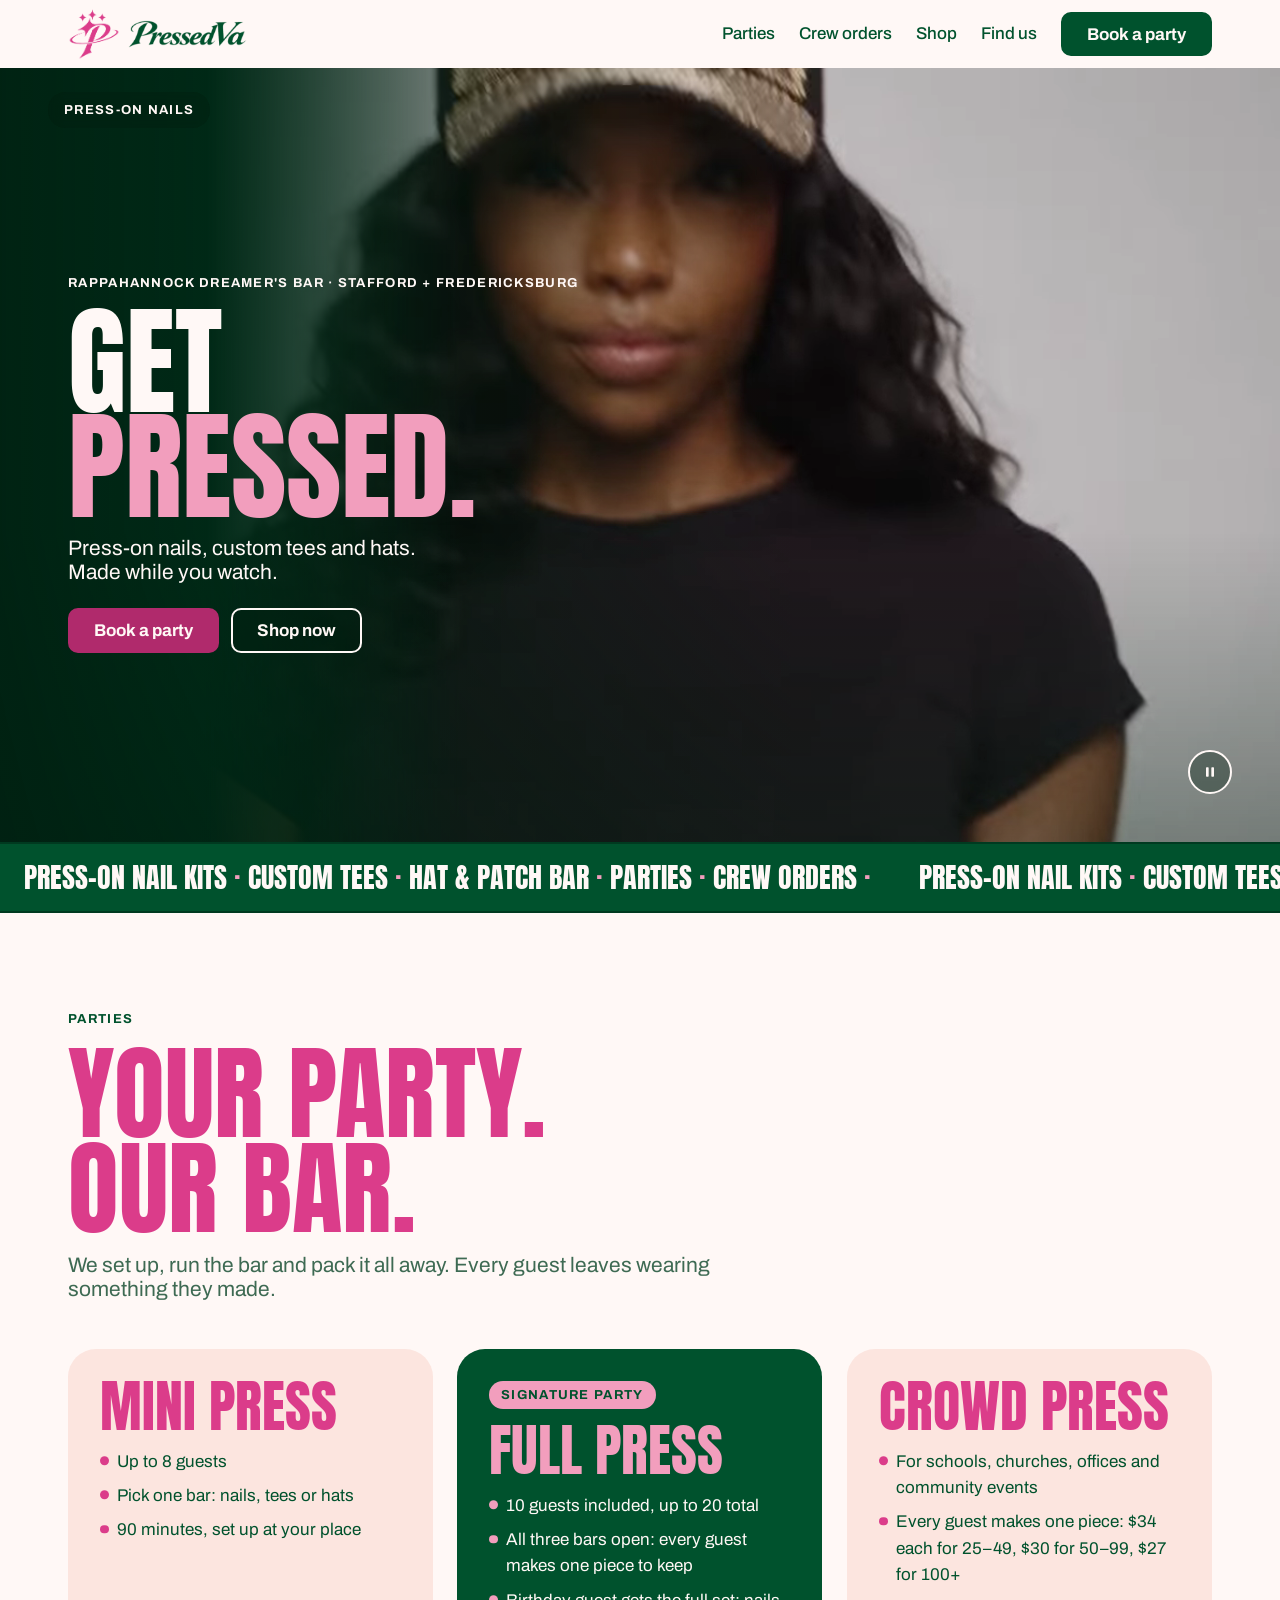
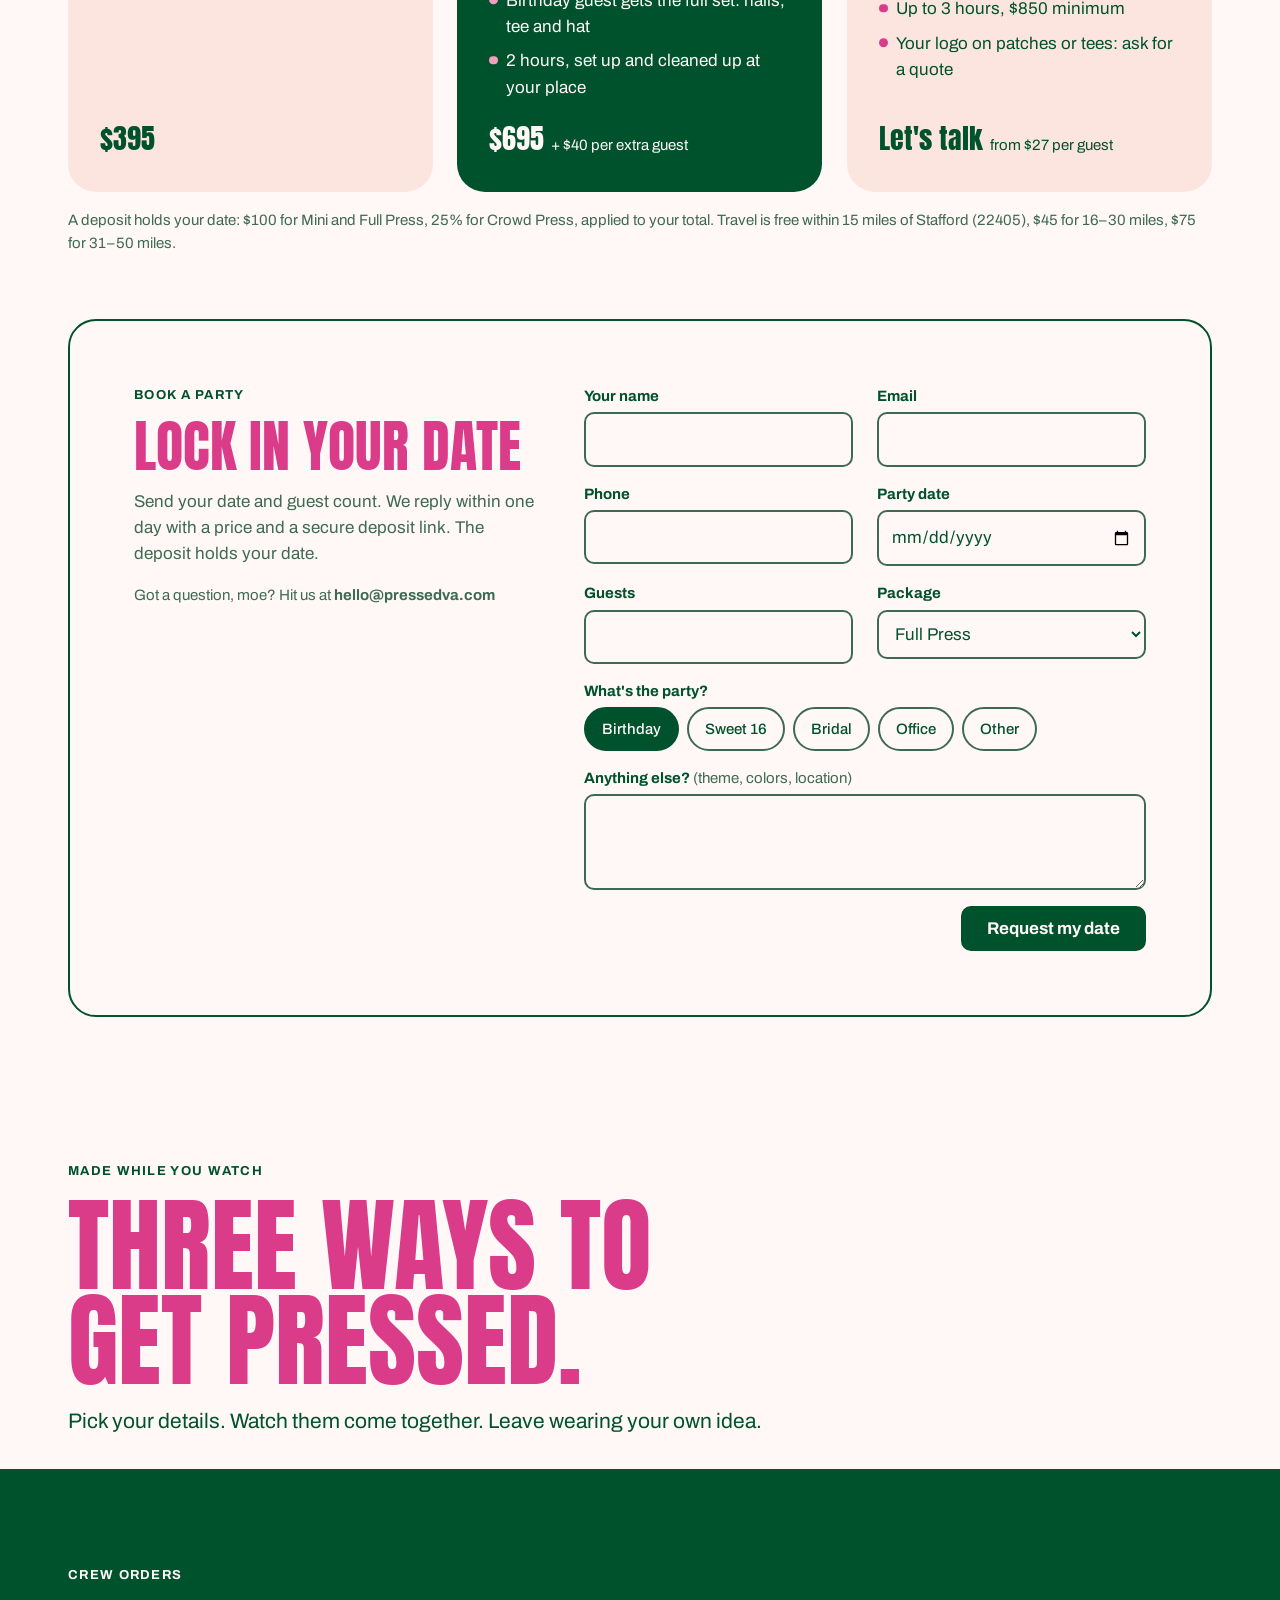
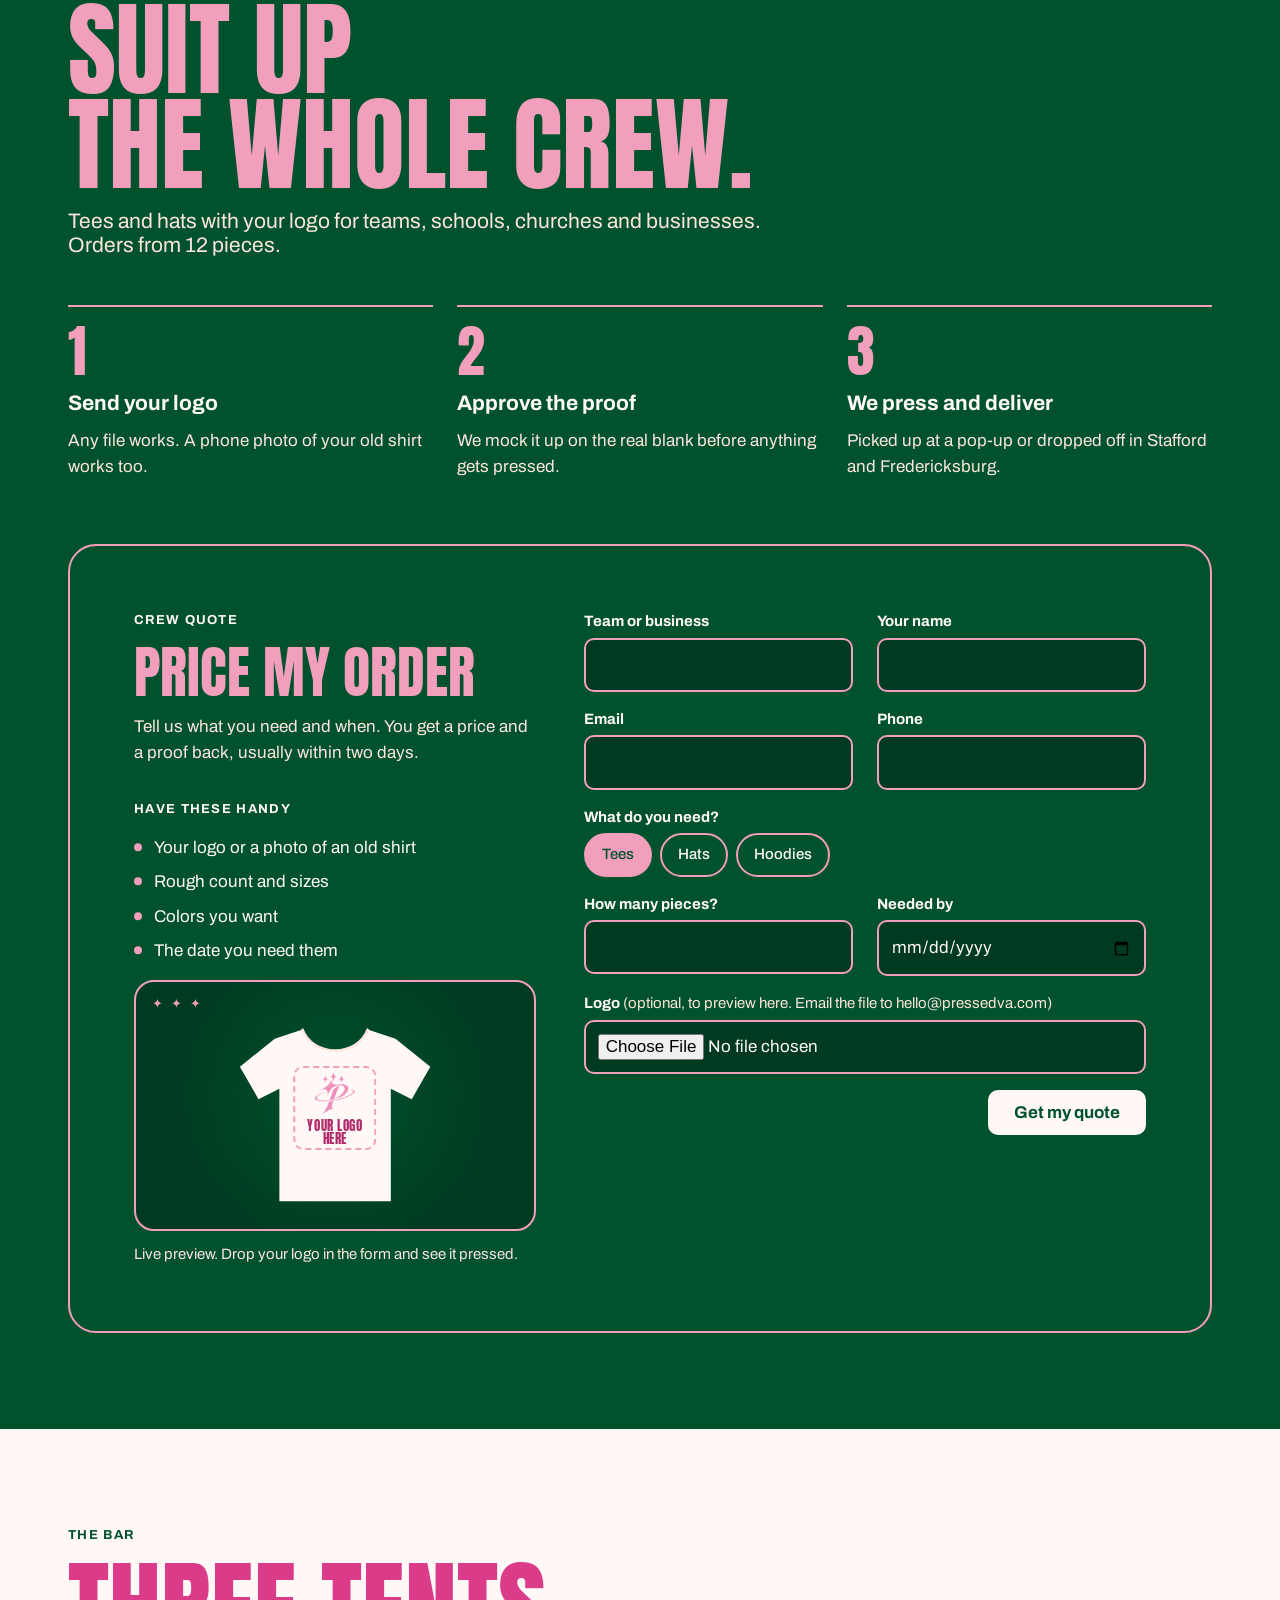
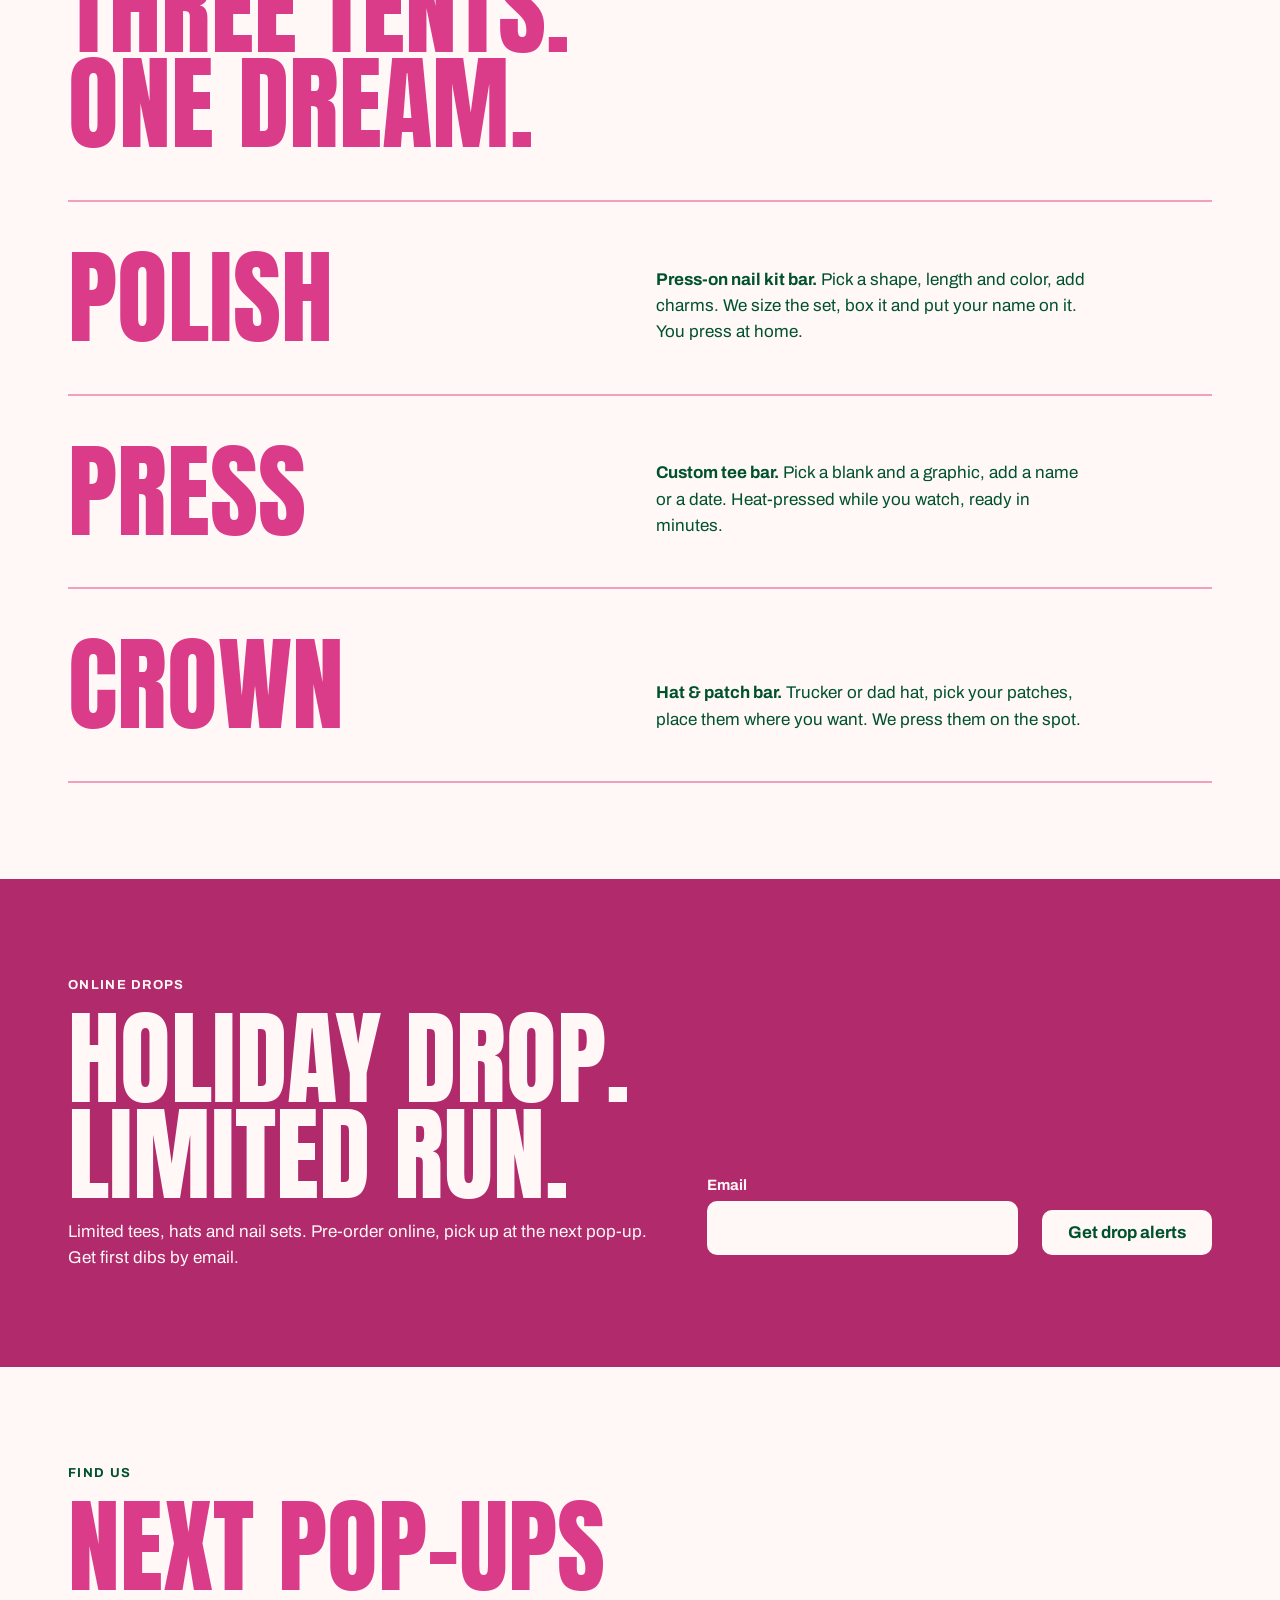
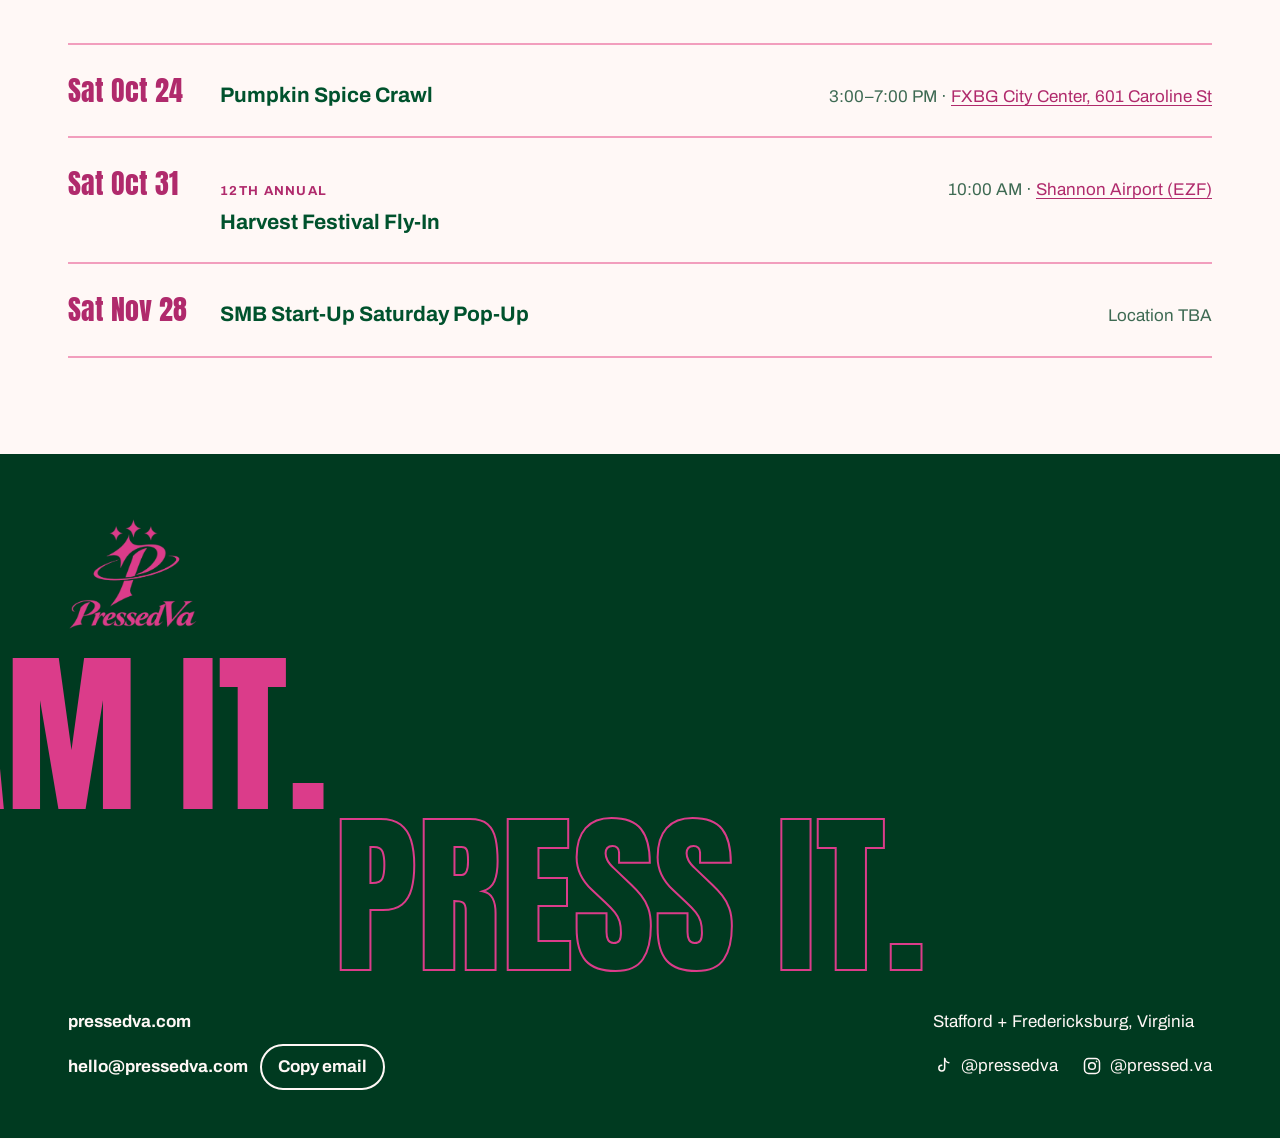
==== commit 4f21a309: "Add files via upload" ====
--- a/index.html
+++ b/index.html
@@ -447,13 +447,13 @@
               </div></div>
             <div class="field"><label for="c-qty">How many pieces?</label><input id="c-qty" name="quantity" type="number" min="12" inputmode="numeric" required></div>
             <div class="field"><label for="c-date">Needed by</label><input id="c-date" name="needed_by" type="date"></div>
-            <div class="field full"><label for="c-logo">Logo <span class="muted" style="font-weight:var(--weight-regular)">(optional, you can email it later)</span></label><input id="c-logo" name="logo" type="file" accept="image/*,.pdf,.ai,.svg"></div>
+            <div class="field full"><label for="c-logo">Logo <span class="muted" style="font-weight:var(--weight-regular)">(optional, to preview here. Email the file to hello@pressedva.com)</span></label><input id="c-logo" name="logo" type="file" accept="image/*,.pdf,.ai,.svg"></div>
             <div class="form-foot"><p class="err" id="crewForm-err" role="alert"></p><button class="btn light" type="submit">Get my quote</button></div>
           </form>
           <div class="done" id="crewForm-done" hidden tabindex="-1">
             <h4>Quote requested</h4>
             <dl class="sum" data-summary></dl>
-            <p class="small">We reply from <span class="addr">hello@pressedva.com</span> with a price and a proof.</p>
+            <p class="small">We reply from <span class="addr">hello@pressedva.com</span> with a price and a proof. Reply with your logo file if you have one.</p>
           </div>
         </div>
       </div>
@@ -527,7 +527,8 @@
 
 <script>
 /* Where form requests go once the site is live. Leave empty in the preview. */
-var FORM_ENDPOINT = "";
+var FORM_ENDPOINT = "https://api.web3forms.com/submit";
+var FORM_KEY = "f25f604b-11e1-4165-a746-9d9a3ffec04a"; /* Web3Forms public access key: emails go to hello@pressedva.com */
 
 document.documentElement.classList.add('js');
 var reduce = window.matchMedia('(prefers-reduced-motion: reduce)').matches;
@@ -673,9 +674,14 @@
       if (FORM_ENDPOINT) {
         var btn = form.querySelector('button[type="submit"]'); var label = btn.textContent;
         btn.disabled = true; btn.textContent = 'Sending…';
-        var payload = new FormData(form); payload.append('_subject', form.getAttribute('data-kind') + ' from pressedva.com');
+        var payload = new FormData(form);
+        var logo = payload.get('logo'); payload.delete('logo');
+        if (logo && logo.name) payload.append('logo_file', logo.name + ' (customer will email the file)');
+        payload.append('access_key', FORM_KEY);
+        payload.append('subject', form.getAttribute('data-kind') + ' from pressedva.com');
+        payload.append('from_name', 'PressedVa website');
         fetch(FORM_ENDPOINT, { method: 'POST', body: payload, headers: { 'Accept': 'application/json' } })
-          .then(function(r){ if (!r.ok) throw new Error(r.status); finish(); })
+          .then(function(r){ return r.json().then(function(j){ if (!r.ok || !j.success) throw new Error(j.message || r.status); finish(); }); })
           .catch(function(){ btn.disabled = false; btn.textContent = label; err.textContent = "That didn't send. Check your connection and try again, or email hello@pressedva.com."; });
       } else { finish(); }
     });
